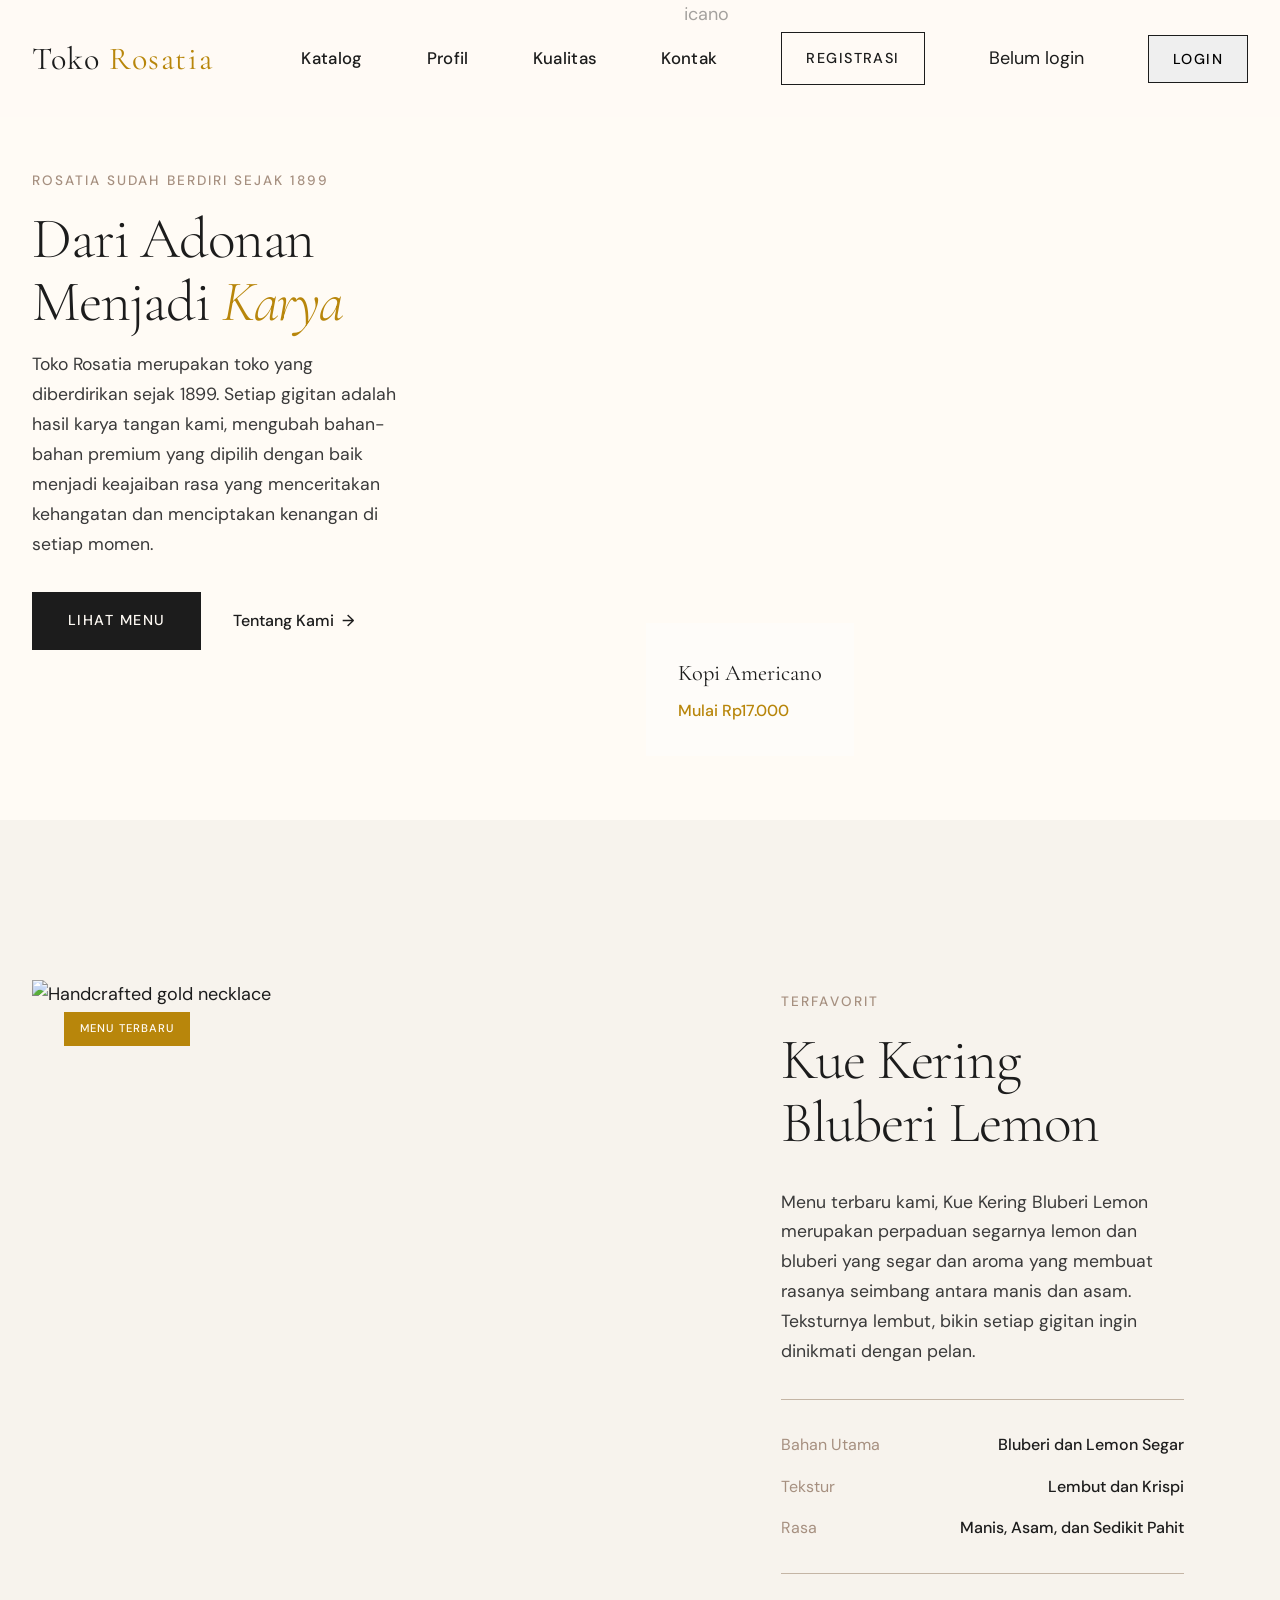
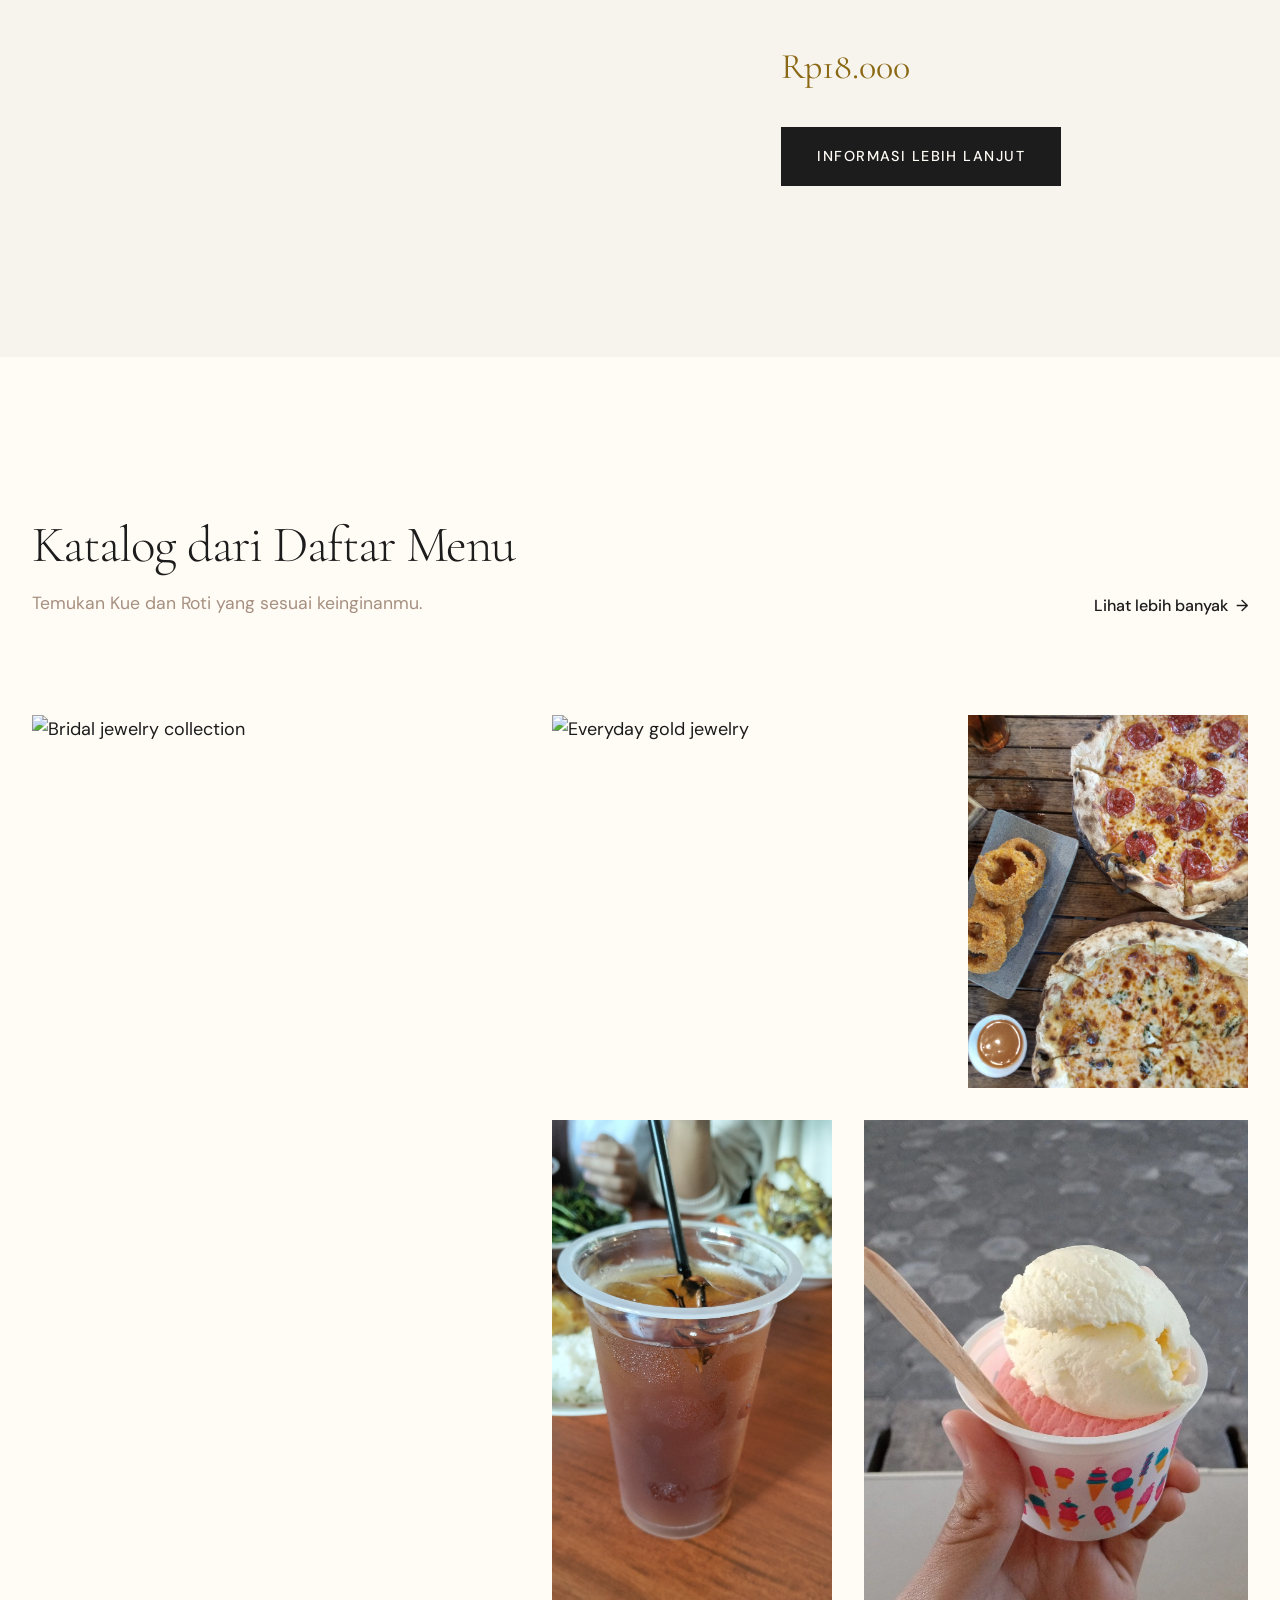
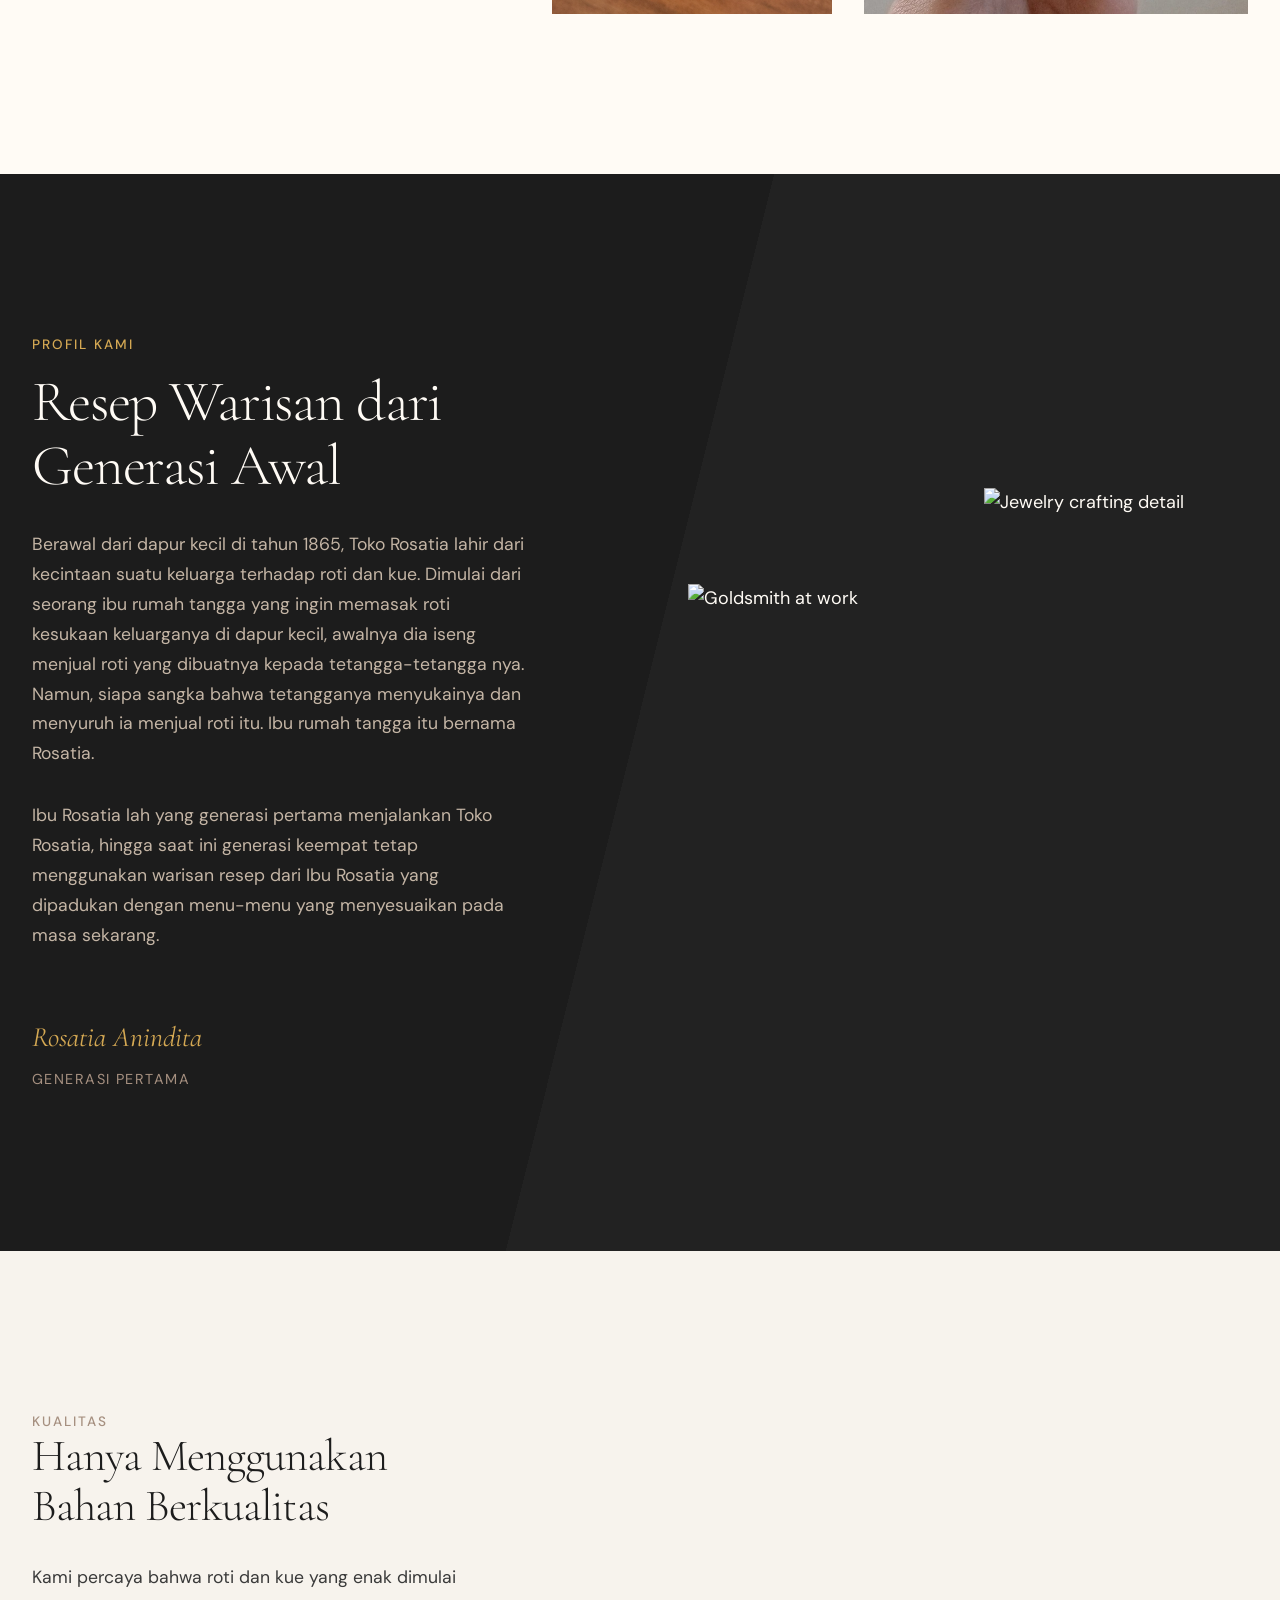
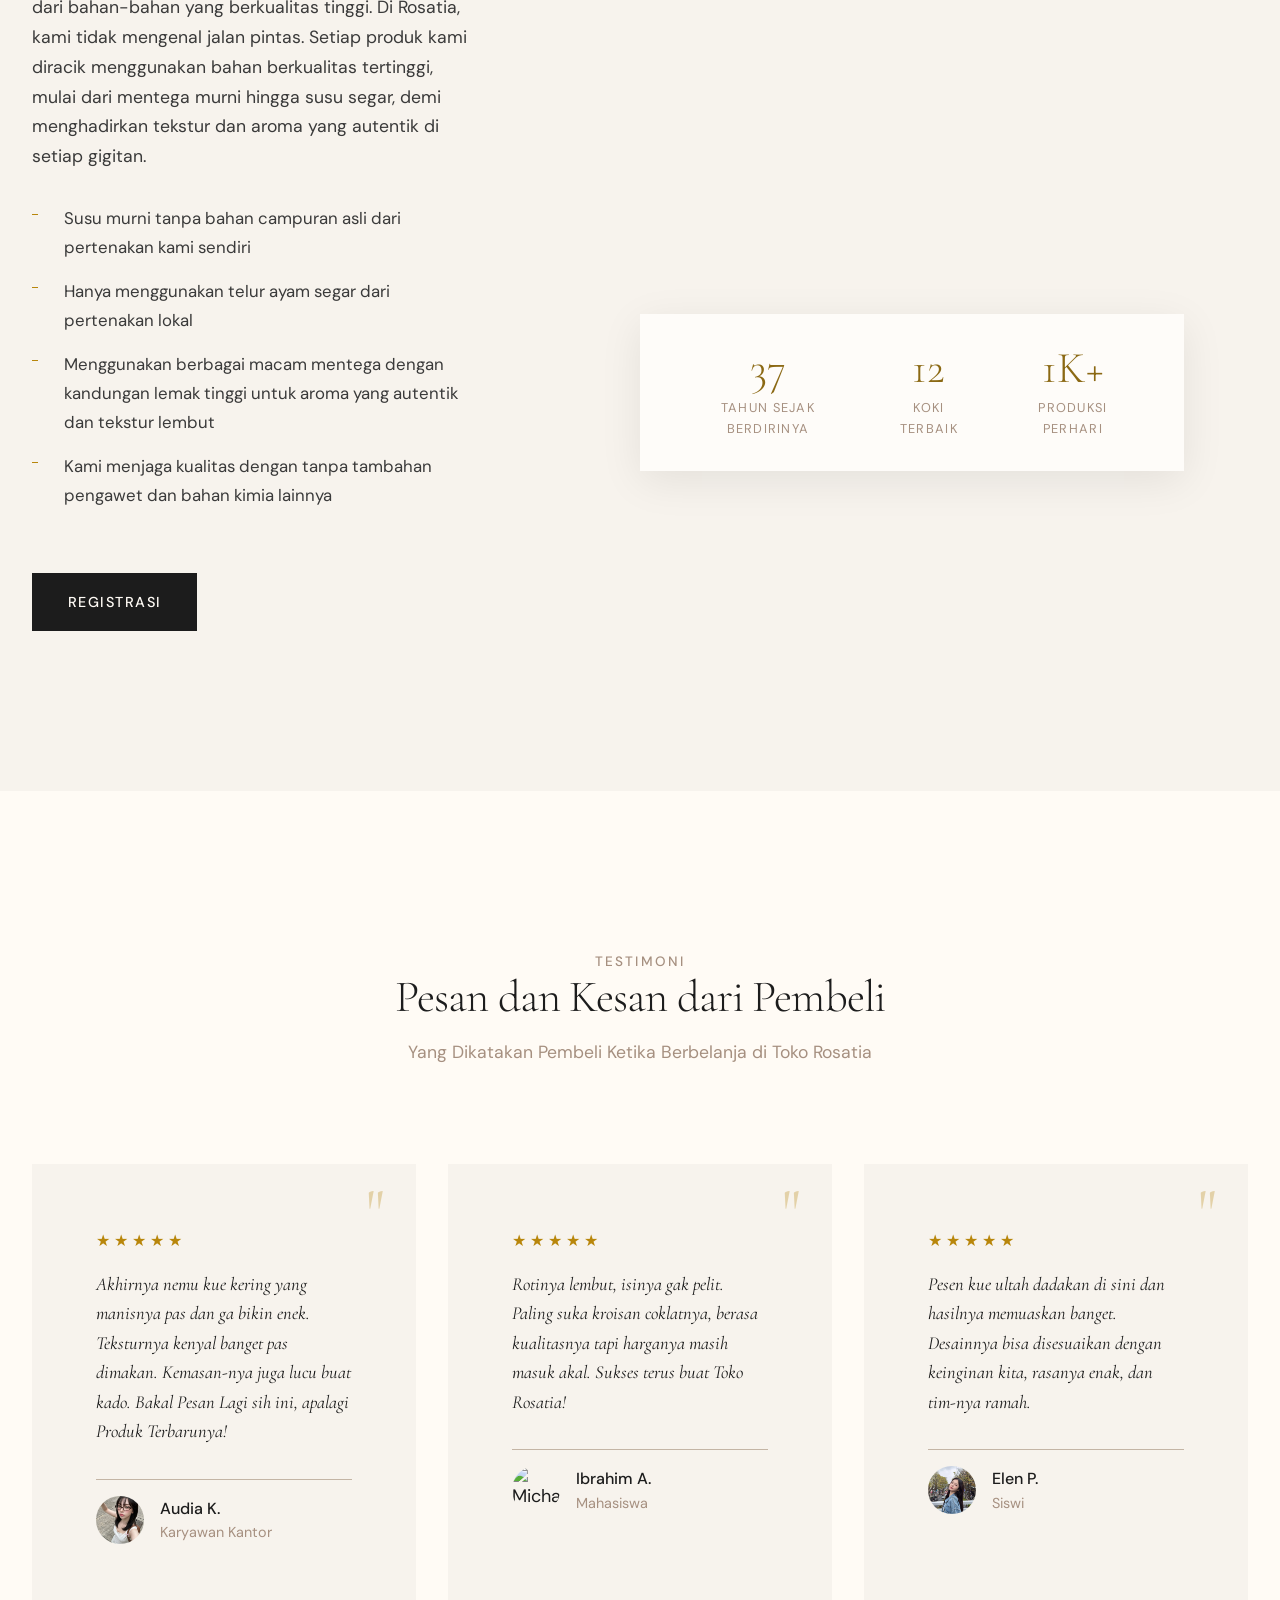
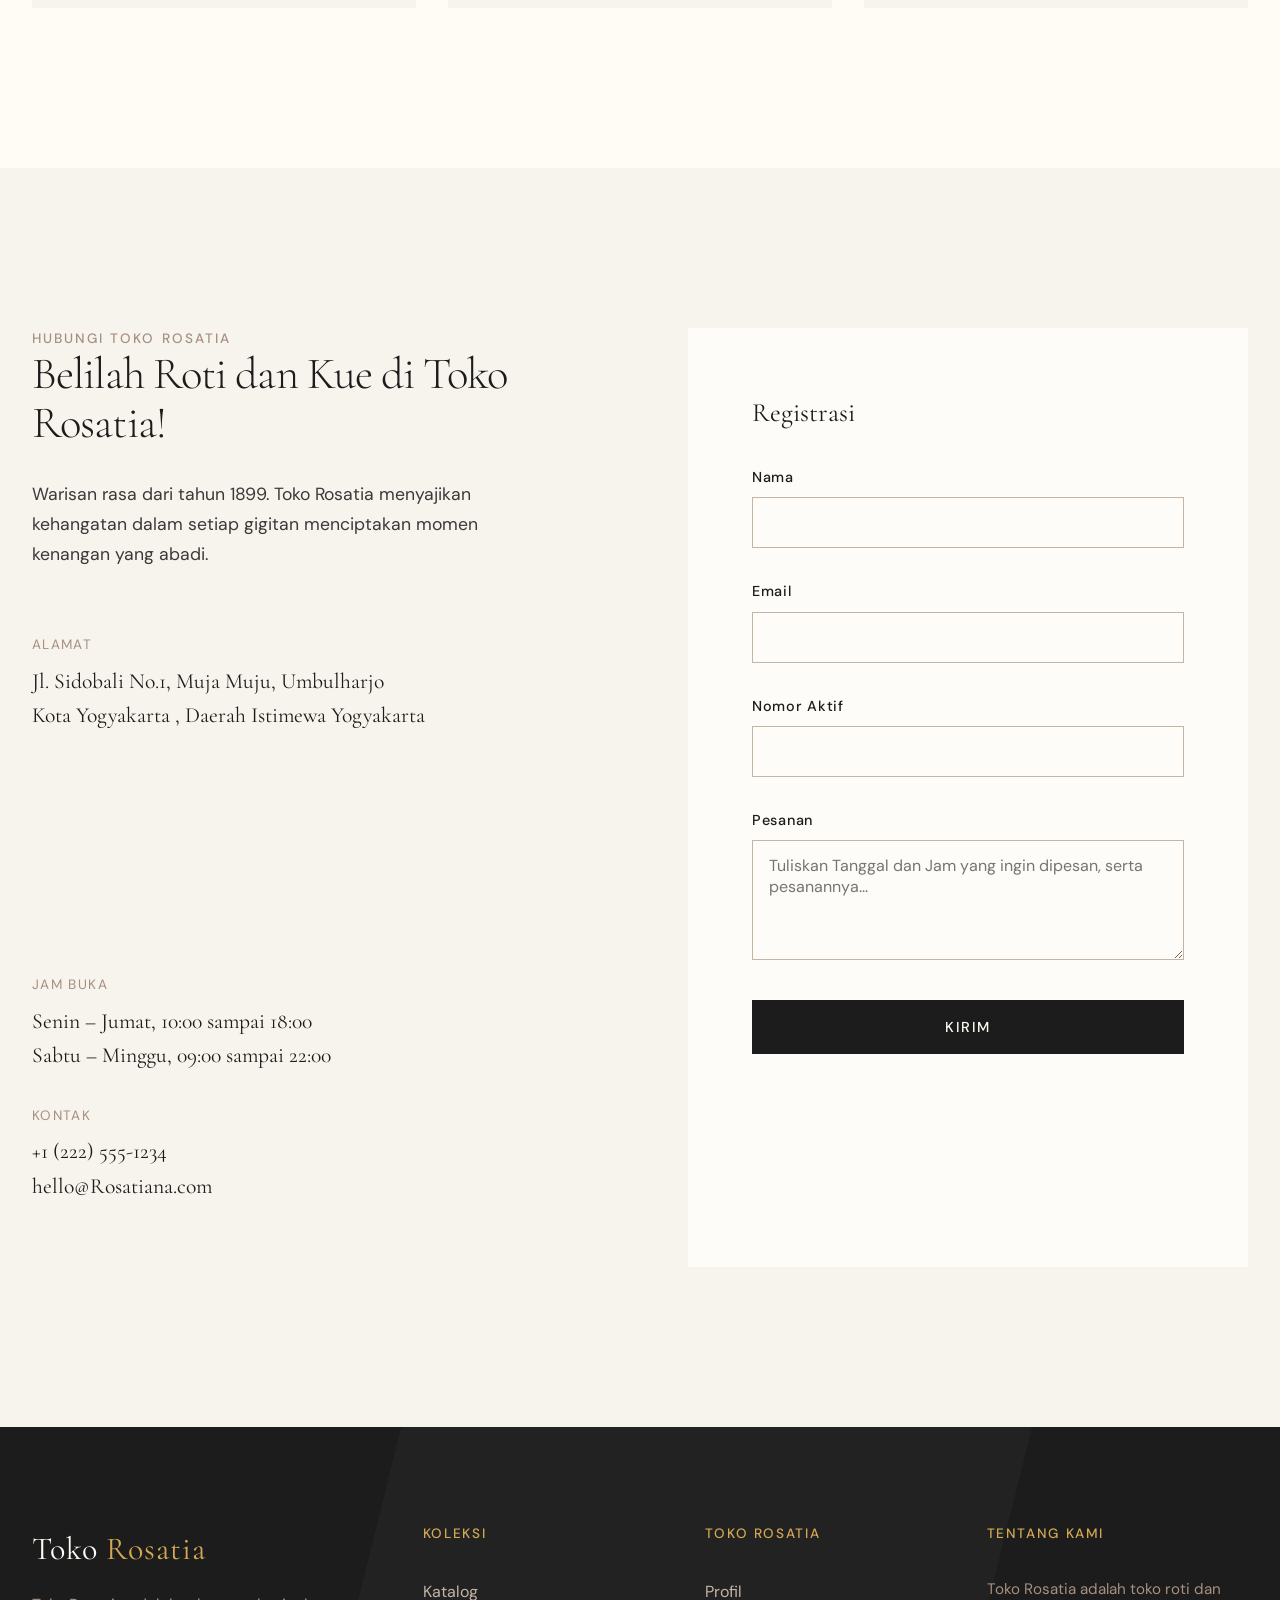
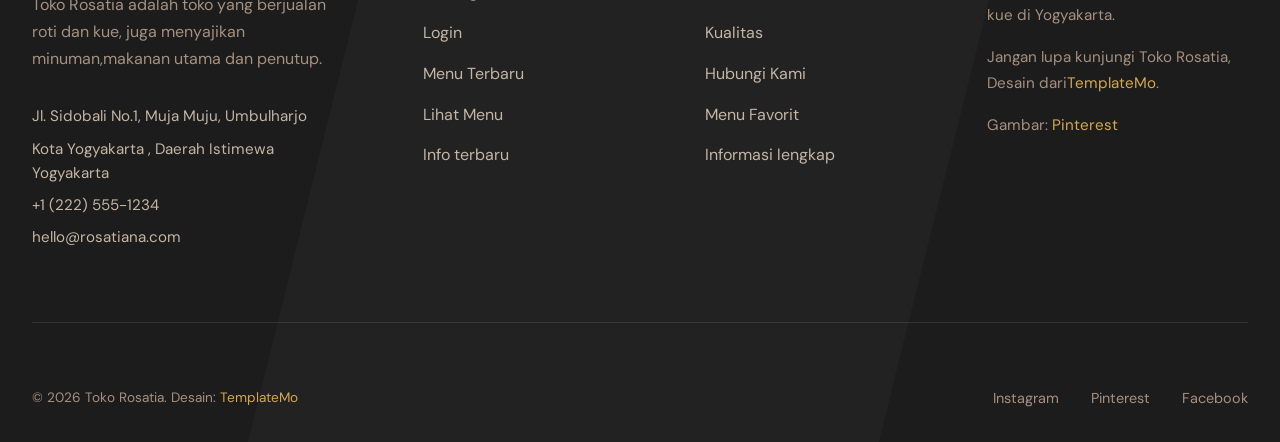
==== index.html @ 096ee2ef "Update index.html" ====
<!DOCTYPE html>
<html lang="en">
<head>
    <meta charset="UTF-8">
    <meta name="viewport" content="width=device-width, initial-scale=1.0">
    <title>tokorosatia</title>
    
    <!-- Google Fonts -->
    <link rel="preconnect" href="https://fonts.googleapis.com">
    <link rel="preconnect" href="https://fonts.gstatic.com" crossorigin>
    <link href="https://fonts.googleapis.com/css2?family=Cormorant+Garamond:ital,wght@0,300;0,400;0,500;0,600;1,300;1,400&family=DM+Sans:ital,wght@0,400;0,500;0,600;1,400&display=swap" rel="stylesheet">
    <link rel="stylesheet" href="templatemo-maison-style.css">
    <!--

TemplateMo 611 Maison Doree

https://templatemo.com/tm-611-maison-doree

-->
</head>
<body>
    <!-- Header -->
    <header class="site-header" id="header">
        <div class="container">
            <div class="header-inner">
                <a href="#" class="logo">Toko <span>Rosatia</span></a>
                
                <nav class="nav-main">
                    <a href="#collections">Katalog</a>
                    <a href="#story">Profil</a>
                    <a href="#craftsmanship">Kualitas</a>
                    <a href="#contact">Kontak</a>
                    <a href="#contact" class="nav-cta">Registrasi</a>
                    <p id="userInfo">Belum login</p>
<div id="authArea">
    <button onclick="goLogin()" class="nav-cta">Login</button>
</div>
                </nav>
                
                <button class="menu-toggle" id="menuToggle" aria-label="Toggle menu">
                    <span></span>
                    <span></span>
                    <span></span>
                </button>
            </div>
        </div>
    </header>
    
    <!-- Mobile Navigation -->
    <div class="mobile-overlay" id="mobileOverlay"></div>
    <nav class="mobile-nav" id="mobileNav">
        <button class="mobile-nav-close" id="mobileNavClose">×</button>
        <ul class="mobile-nav-links">
            <li><a href="#collections">Katalog</a></li>
            <li><a href="#story">Profil</a></li>
            <li><a href="#craftsmanship">Kualitas</a></li>
            <li><a href="#contact">Kontak</a></li>
        </ul>
        <div class="mobile-nav-cta">
            <a href="#contact" class="btn-primary">Registrasi</a>
            <div class="mobile-user-area">
                <p id="mobileUserInfo">Belum login</p>
                <div id="mobileAuthArea">
                    <a href="login/index.html" class="btn-primary">Login</a>
                </div>
            </div>
        </div>
    </nav>
    
    <!-- Hero Section -->
    <section class="hero">
        <div class="hero-content">
            <p class="text-label hero-tagline">Rosatia Sudah Berdiri Sejak 1899</p>
            <h1 class="heading-display hero-title">
                Dari Adonan<br>Menjadi <em>Karya</em>
            </h1>
            <p class="text-body hero-description">
                Toko Rosatia merupakan toko yang diberdirikan sejak 1899. Setiap gigitan adalah hasil karya tangan  kami, mengubah bahan-bahan premium yang dipilih dengan baik menjadi keajaiban rasa yang menceritakan kehangatan dan menciptakan kenangan di setiap momen.
            </p>
            <div class="hero-actions">
                <a href="#collections" class="btn-primary">Lihat Menu</a>
                <a href="#story" class="btn-text">Tentang Kami</a>
            </div>
        </div>
        <div class="hero-image">
            <div class="hero-slide active" data-title="Kopi Americano" data-price="Mulai Rp17.000">
                <img src="images/maison-hero-01.jpg" 
                     alt="Kopi Americano">
            </div>
            <div class="hero-slide" data-title="Kue Kering Bluberi Lemon" data-price="Mulai Rp18.000">
                <img src="images/maison-hero-02.jpg" 
                     alt="Kue Kering Bluberi Lemon">
            </div>
            <div class="hero-slide" data-title="Kroisan Coklat" data-price="Mulai Rp22.000">
                <img src="images/maison-hero-03.jpg" 
                     alt="Kroisan Coklat">
            </div>
            <div class="hero-image-overlay">
                <p class="overlay-title" id="heroTitle">Kopi Americano</p>
                <p class="overlay-price" id="heroPrice">Mulai Rp17.000</p>
            </div>
        </div>
    </section>
    
    <!-- Featured Piece -->
    <section class="featured-piece">
        <div class="container">
            <div class="featured-grid">
                <div class="featured-image-wrapper">
                    <div class="featured-image">
                        <img src="images/maison-hero-02.jpg" 
                             alt="Handcrafted gold necklace">
                    </div>
                    <div class="featured-badge">Menu Terbaru</div>
                </div>
                <div class="featured-content">
                    <p class="text-label featured-label">Terfavorit</p>
                    <h2 class="heading-display featured-title">
                        Kue Kering Bluberi Lemon 
                    </h2>
                    <p class="text-body featured-description">
                        Menu terbaru kami, Kue Kering Bluberi Lemon merupakan perpaduan segarnya lemon dan bluberi yang segar dan aroma yang membuat rasanya seimbang antara manis dan asam. Teksturnya lembut, bikin setiap gigitan ingin dinikmati dengan pelan.
                    </p>
                    <div class="featured-details">
                        <div class="detail-row">
                            <span class="detail-label">Bahan Utama</span>
                            <span class="detail-value">Bluberi dan Lemon Segar</span>
                        </div>
                        <div class="detail-row">
                            <span class="detail-label">Tekstur</span>
                            <span class="detail-value">Lembut dan Krispi</span>
                        </div>
                        <div class="detail-row">
                            <span class="detail-label">Rasa</span>
                            <span class="detail-value">Manis, Asam, dan Sedikit Pahit</span>
                        </div>
                    </div>
                    <p class="featured-price">Rp18.000</p>
                    <a href="#contact" class="btn-primary">Informasi lebih lanjut</a>
                </div>
            </div>
        </div>
    </section>
    
    <!-- Collections -->
    <section class="collections" id="collections">
        <div class="container">
            <div class="section-header">
                <div class="section-header-left">
                    <h2 class="heading-display section-title">Katalog dari Daftar Menu</h2>
                    <p class="text-body section-subtitle">
                        Temukan Kue dan Roti yang sesuai keinginanmu.
                    </p>
                </div>
                <a href="#" class="btn-text">Lihat lebih banyak</a>
            </div>
            
            <div class="collections-grid">
                <div class="collection-item">
                    <div class="collection-image">
                        <img src="images/maison-hero-03.jpg" 
                             alt="Bridal jewelry collection">
                    </div>
                    <div class="collection-overlay">
                        <h3 class="collection-name">Roti</h3>
                        <p class="collection-count">11 macam</p>
                    </div>
                </div>
                
                <div class="collection-item">
                    <div class="collection-image">
                        <img src="images/maison-doree-01.jpg" 
                             alt="Everyday gold jewelry">
                    </div>
                    <div class="collection-overlay">
                        <h3 class="collection-name">Kue Ulang Tahun</h3>
                        <p class="collection-count">5 macam</p>
                    </div>
                </div>
                
                <div class="collection-item">
                    <div class="collection-image">
                        <img src="images/maison-doree-02.jpg" 
                             alt="Statement gold pieces">
                    </div>
                    <div class="collection-overlay">
                        <h3 class="collection-name">Makanan Utama</h3>
                        <p class="collection-count">20 macam</p>
                    </div>
                </div>
                
                <div class="collection-item">
                    <div class="collection-image">
                        <img src="images/maison-doree-03.jpg" 
                             alt="Heritage collection">
                    </div>
                    <div class="collection-overlay">
                        <h3 class="collection-name">Minuman</h3>
                        <p class="collection-count">12 macam</p>
                    </div>
                </div>
                
                <div class="collection-item">
                    <div class="collection-image">
                        <img src="images/maison-doree-04.jpg" 
                             alt="Men's gold collection">
                    </div>
                    <div class="collection-overlay">
                        <h3 class="collection-name">Makanan Penutup</h3>
                        <p class="collection-count">16 macam</p>
                    </div>
                </div>
            </div>
        </div>
    </section>
    
    <!-- Our Story -->
    <section class="story" id="story">
        <div class="container">
            <div class="story-grid">
                <div class="story-content">
                    <p class="text-label story-label">Profil Kami</p>
                    <h2 class="heading-display story-title">
                        Resep Warisan dari Generasi Awal
                    </h2>
                    <p class="text-body story-text">
                        Berawal dari dapur kecil di tahun 1865, Toko Rosatia lahir dari kecintaan suatu keluarga terhadap roti dan kue. Dimulai dari seorang ibu rumah tangga yang ingin memasak roti kesukaan keluarganya di dapur kecil, awalnya dia iseng menjual roti yang dibuatnya kepada tetangga-tetangga nya. Namun, siapa sangka bahwa tetangganya menyukainya dan menyuruh ia menjual roti itu. Ibu rumah tangga itu bernama Rosatia.
                    </p>
                    <p class="text-body story-text">
                        Ibu Rosatia lah yang generasi pertama menjalankan Toko Rosatia, hingga saat ini generasi keempat tetap menggunakan warisan resep dari Ibu Rosatia yang dipadukan dengan menu-menu yang menyesuaikan pada masa sekarang.
                    </p>
                    <div class="story-signature">
                        <p class="signature-name">Rosatia Anindita</p>
                        <p class="signature-title">Generasi Pertama</p>
                    </div>
                </div>
                <div class="story-images">
                    <div class="story-image">
                        <img src="images/maison-doree-05.jpg" 
                             alt="Goldsmith at work">
                    </div>
                    <div class="story-image">
                        <img src="images/maison-doree-06.jpg" 
                             alt="Jewelry crafting detail">
                    </div>
                </div>
            </div>
        </div>
    </section>
    
    <!-- Craftsmanship -->
    <section class="craftsmanship" id="craftsmanship">
        <div class="container">
            <div class="craft-grid">
                <div class="craft-content">
                    <p class="text-label">Kualitas</p>
                    <h2 class="heading-display craft-title">
                        Hanya Menggunakan Bahan Berkualitas 
                    </h2>
                    <p class="text-body craft-text">
                        Kami percaya bahwa roti dan kue yang enak dimulai dari bahan-bahan yang berkualitas tinggi. Di Rosatia, kami tidak mengenal jalan pintas. Setiap produk kami diracik menggunakan bahan berkualitas tertinggi, mulai dari mentega murni hingga susu segar, demi menghadirkan tekstur dan aroma yang autentik di setiap gigitan.
                    </p>
                    <ul class="craft-list text-body">
                        <li>Susu murni tanpa bahan campuran asli dari pertenakan kami sendiri</li>
                        <li>Hanya menggunakan telur ayam segar dari pertenakan lokal</li>
                        <li>Menggunakan berbagai macam mentega dengan kandungan lemak tinggi untuk aroma yang autentik dan tekstur lembut</li>
                        <li>Kami menjaga kualitas dengan tanpa tambahan pengawet dan bahan kimia lainnya</li>
                    </ul>
                    <a href="#contact" class="btn-primary">Registrasi</a>
                </div>
                <div class="craft-image-wrapper">
                    <div class="craft-image">
                        <div style="left: 0; width: 100%; height: 0; position: relative; padding-bottom: 56.25%;"><iframe src="https://www.youtube.com/embed/oCPElo_QJx4?rel=0" style="top: 0; left: 0; width: 100%; height: 100%; position: absolute; border: 0;" allowfullscreen scrolling="no" allow="accelerometer *; clipboard-write *; encrypted-media *; gyroscope *; picture-in-picture *; web-share *;" referrerpolicy="strict-origin"></iframe></div>
                    </div>
                    <div class="craft-stats">
                        <div class="stat-item">
                            <p class="stat-number">37</p>
                            <p class="stat-label">Tahun Sejak Berdirinya</p>
                        </div>
                        <div class="stat-item">
                            <p class="stat-number">12</p>
                            <p class="stat-label">Koki Terbaik</p>
                        </div>
                        <div class="stat-item">
                            <p class="stat-number">1K+</p>
                            <p class="stat-label">Produksi Perhari</p>
                        </div>
                    </div>
                </div>
            </div>
        </div>
    </section>
    
    <!-- Testimonials -->
    <section class="testimonials">
        <div class="container">
            <div class="testimonials-header">
                <p class="text-label">Testimoni</p>
                <h2 class="heading-display testimonials-title">Pesan dan Kesan dari Pembeli</h2>
                <p class="text-body testimonials-subtitle">Yang Dikatakan Pembeli Ketika Berbelanja di Toko Rosatia</p>
            </div>
            
            <div class="testimonials-grid">
                <div class="testimonial-card">
                    <div class="testimonial-stars">
                        <span>★</span><span>★</span><span>★</span><span>★</span><span>★</span>
                    </div>
                    <p class="testimonial-text">
                        Akhirnya nemu kue kering yang manisnya pas dan ga bikin enek. Teksturnya kenyal banget pas dimakan. Kemasan-nya juga lucu buat kado. Bakal Pesan Lagi sih ini, apalagi Produk Terbarunya!
                    </p>
                    <div class="testimonial-author">
                        <div class="testimonial-avatar">
                            <img src="images/avatar-01.jpg" alt="Catherine W.">
                        </div>
                        <div class="testimonial-info">
                            <p class="testimonial-name">Audia K.</p>
                            <p class="testimonial-detail">Karyawan Kantor</p>
                        </div>
                    </div>
                </div>
                
                <div class="testimonial-card">
                    <div class="testimonial-stars">
                        <span>★</span><span>★</span><span>★</span><span>★</span><span>★</span>
                    </div>
                    <p class="testimonial-text">
                        Rotinya lembut, isinya gak pelit. Paling suka kroisan coklatnya, berasa kualitasnya tapi harganya masih masuk akal. Sukses terus buat Toko Rosatia!
                    </p>
                    <div class="testimonial-author">
                        <div class="testimonial-avatar">
                            <img src="images/avatar-02.jpg" alt="Michael T.">
                        </div>
                        <div class="testimonial-info">
                            <p class="testimonial-name">Ibrahim A.</p>
                            <p class="testimonial-detail">Mahasiswa</p>
                        </div>
                    </div>
                </div>
                
                <div class="testimonial-card">
                    <div class="testimonial-stars">
                        <span>★</span><span>★</span><span>★</span><span>★</span><span>★</span>
                    </div>
                    <p class="testimonial-text">
                        Pesen kue ultah dadakan di sini dan hasilnya memuaskan banget. Desainnya bisa disesuaikan dengan keinginan kita, rasanya enak, dan tim-nya ramah.
                    </p>
                    <div class="testimonial-author">
                        <div class="testimonial-avatar">
                            <img src="images/avatar-03.jpg" alt="Eleanor M.">
                        </div>
                        <div class="testimonial-info">
                            <p class="testimonial-name">Elen P.</p>
                            <p class="testimonial-detail">Siswi</p>
                        </div>
                    </div>
                </div>
            </div>
        </div>
    </section>
    
    <!-- Contact -->
    <section class="contact" id="contact">
        <div class="container">
            <div class="contact-grid">
                <div class="contact-content">
                    <p class="text-label">Hubungi Toko Rosatia</p>
                    <h2 class="heading-display contact-title">
                        Belilah Roti dan Kue di Toko Rosatia! 
                    </h2>
                    <p class="text-body contact-text">
                        Warisan rasa dari tahun 1899. Toko Rosatia menyajikan kehangatan dalam setiap gigitan menciptakan momen kenangan yang abadi.
                    </p>
                    
                    <div class="contact-details">
                        <div class="contact-item">
                            <p class="contact-item-label">Alamat</p>
                            <p class="contact-item-value">
                                Jl. Sidobali No.1, Muja Muju, Umbulharjo<br>
                                Kota Yogyakarta , Daerah Istimewa Yogyakarta 
                            </p>
                            <iframe src="https://www.google.com/maps/embed?pb=!1m18!1m12!1m3!1d3952.899581696843!2d110.3928100740499!3d-7.800455306955081!2m3!1f0!2f0!3f0!3m2!1i1024!2i768!4f13.1!3m3!1m2!1s0x2e7a57669d43fe55%3A0x75fae1bb400d4da5!2sSMA%20Negeri%208%20Yogyakarta!5e0!3m2!1sen!2sid!4v1778126595811!5m2!1sen!2sid" width="100%" height="200" style="border:0; max-width: 400px;" allowfullscreen="" loading="lazy" referrerpolicy="no-referrer-when-downgrade"></iframe>
                            
                        </div>
                        <div class="contact-item">
                            <p class="contact-item-label">Jam Buka</p>
                            <p class="contact-item-value">
                                Senin – Jumat, 10:00 sampai 18:00<br>
                                Sabtu – Minggu, 09:00 sampai 22:00
                            </p>
                        </div>
                        <div class="contact-item">
                            <p class="contact-item-label">Kontak</p>
                            <p class="contact-item-value">
                                <a href="tel:+121255534">+1 (222) 555-1234</a><br>
                                <a href="mailto:hello@maisondoree.com">hello@Rosatiana.com</a>
                            </p>
                        </div>
                    </div>
                </div>
                
                <div class="contact-form-wrapper">
                    <h3 class="form-title">Registrasi</h3>
                    <form id="appointmentForm">
                        <div class="form-group">
                            <label class="form-label" for="name">Nama</label>
                            <input type="text" id="name" name="name" class="form-input" required>
                        </div>
                        <div class="form-group">
                            <label class="form-label" for="email">Email</label>
                            <input type="email" id="email" name="email" class="form-input" required>
                        </div>
                        <div class="form-group">
                            <label class="form-label" for="phone">Nomor Aktif</label>
                            <input type="tel" id="phone" name="phone" class="form-input">
                        </div>
                        <div class="form-group">
                            <label class="form-label" for="message">Pesanan</label>
                            <textarea id="message" name="message" class="form-textarea" 
                                placeholder="Tuliskan Tanggal dan Jam yang ingin dipesan, serta pesanannya..."></textarea>
                        </div>
                        <button type="submit" class="form-submit">Kirim</button>
                    </form>
                </div>
            </div>
        </div>
    </section>
    
    <!-- Footer -->
    <footer class="site-footer">
        <div class="container">
            <div class="footer-grid">
                <!-- Column 1: Brand & Contact -->
                <div class="footer-brand">
                    <p class="footer-logo">Toko <span>Rosatia</span></p>
                    <p class="footer-tagline">
                        Toko Rosatia adalah toko yang berjualan roti dan kue, juga menyajikan minuman,makanan utama dan penutup.
                    </p>
                    <div class="footer-contact-info">
                        <p>Jl. Sidobali No.1, Muja Muju, Umbulharjo</p>
                        <p>Kota Yogyakarta , Daerah Istimewa Yogyakarta</p>
                        <p><a href="tel:+121255534">+1 (222) 555-1234</a></p>
                        <p><a href="mailto:hello@maisondoree.com">hello@rosatiana.com</a></p>
                    </div>
                </div>
                
                <!-- Column 2: Quick Links -->
                <div class="footer-column">
                    <h4 class="footer-column-title">Koleksi</h4>
                    <ul class="footer-links">
                        <li><a href="#collections">Katalog</a></li>
                        <li><a href="#">Login</a></li>
                        <li><a href="#">Menu Terbaru</a></li>
                        <li><a href="#">Lihat Menu</a></li>
                        <li><a href="#">Info terbaru</a></li>
                    </ul>
                </div>
                
                <!-- Column 3: Company -->
                <div class="footer-column">
                    <h4 class="footer-column-title">Toko Rosatia</h4>
                    <ul class="footer-links">
                        <li><a href="#story">Profil</a></li>
                        <li><a href="#craftsmanship">Kualitas</a></li>
                        <li><a href="#contact">Hubungi Kami</a></li>
                        <li><a href="#">Menu Favorit</a></li>
                        <li><a href="#">Informasi lengkap</a></li>
                    </ul>
                </div>
                
                <!-- Column 4: About This Website -->
                <div class="footer-column footer-about">
                    <h4 class="footer-column-title">Tentang Kami</h4>
                    <p>
                        Toko Rosatia adalah toko roti dan kue di Yogyakarta.
                    </p>
                    <p>
                        Jangan lupa kunjungi Toko Rosatia, Desain dari<a href="https://templatemo.com" target="_blank">TemplateMo</a>.
                    </p>
                    <p>
                        Gambar: <a href="https://pinterest.com" target="_blank">Pinterest</a>
                    </p>
                </div>
            </div>
            
            <!-- Footer Bottom -->
            <div class="footer-bottom">
                <p class="footer-copyright">© 2026 Toko Rosatia. Desain: <a href="https://templatemo.com" target="_blank" rel="nofollow">TemplateMo</a></p>
                <div class="footer-social">
                    <a href="#">Instagram</a>
                    <a href="#">Pinterest</a>
                    <a href="#">Facebook</a>
                </div>
            </div>
        </div>
    </footer>
    <script src="templatemo-maison-doree.js"></script>
      <script src="login/js/welcome.js"></script>
</body>
</html>
---- templatemo-maison-style.css ----
@charset "utf-8";
/* 

CSS Document 

TemplateMo 611 Maison Doree

https://templatemo.com/tm-611-maison-doree

*/

:root {
	--color-cream: #FFFBF5;
	--color-ivory: #F7F3ED;
	--color-warm-white: #FEFCF9;
	--color-gold: #B8860B;
	--color-gold-light: #D4A853;
	--color-gold-dark: #8B6914;
	--color-charcoal: #1C1C1C;
	--color-charcoal-soft: #3A3A3A;
	--color-taupe: #A69080;
	--color-taupe-light: #C4B5A5;

	--font-display: 'Cormorant Garamond', Georgia, serif;
	--font-body: 'DM Sans', -apple-system, sans-serif;

	--space-xs: 0.5rem;
	--space-sm: 1rem;
	--space-md: 2rem;
	--space-lg: 4rem;
	--space-xl: 6rem;
	--space-2xl: 10rem;
}

*,
*::before,
*::after {
	margin: 0;
	padding: 0;
	box-sizing: border-box;
}

html {
	scroll-behavior: smooth;
}

body {
	font-family: var(--font-body);
	font-size: 18px;
	line-height: 1.6;
	color: var(--color-charcoal);
	background-color: var(--color-cream);
	-webkit-font-smoothing: antialiased;
}

img {
	max-width: 100%;
	height: auto;
	display: block;
}

a {
	color: inherit;
	text-decoration: none;
}

/* Typography */
.heading-display {
	font-family: var(--font-display);
	font-weight: 300;
	line-height: 1.1;
	letter-spacing: -0.02em;
}

.heading-editorial {
	font-family: var(--font-display);
	font-weight: 400;
	font-style: italic;
	line-height: 1.2;
}

.text-label {
	font-family: var(--font-body);
	font-size: 0.85rem;
	font-weight: 500;
	letter-spacing: 0.15em;
	text-transform: uppercase;
	color: var(--color-taupe);
}

.text-body {
	font-family: var(--font-body);
	font-size: 1.1rem;
	line-height: 1.7;
	color: var(--color-charcoal-soft);
}

/* Layout Utilities */
.container {
	width: 100%;
	max-width: 1400px;
	margin: 0 auto;
	padding: 0 var(--space-md);
}

.container--narrow {
	max-width: 900px;
}

.container--wide {
	max-width: 1600px;
}

/* ========================================
           HEADER / NAVIGATION
        ======================================== */
.site-header {
	position: fixed;
	top: 0;
	left: 0;
	right: 0;
	z-index: 1000;
	padding: var(--space-md) 0;
	transition: background 0.4s ease, padding 0.4s ease;
}

.site-header::before {
	content: '';
	position: absolute;
	top: 0;
	left: 0;
	right: 0;
	bottom: 0;
	background-color: rgba(255, 251, 245, 0.6);
	z-index: -1;
}

.site-header.scrolled {
	background: rgba(255, 251, 245, 0.98);
	backdrop-filter: blur(10px);
	padding: var(--space-sm) 0;
	box-shadow: 0 1px 0 rgba(0, 0, 0, 0.05);
}

.site-header.scrolled::before {
	display: none;
}

.header-inner {
	display: flex;
	align-items: center;
	justify-content: space-between;
}

.logo {
	font-family: var(--font-display);
	font-size: 2rem;
	font-weight: 400;
	letter-spacing: 0.05em;
}

.logo span {
	color: var(--color-gold);
}

.nav-main {
	display: flex;
	align-items: center;
	gap: var(--space-lg);
}

.nav-main a:not(.nav-cta) {
	font-family: var(--font-body);
	font-size: 1.05rem;
	font-weight: 500;
	letter-spacing: 0.02em;
	position: relative;
	padding: var(--space-xs) 0;
	transition: color 0.3s ease;
}

.nav-main a:not(.nav-cta):hover {
	color: var(--color-gold);
}

.nav-cta {
	font-family: var(--font-body);
	font-size: 0.9rem;
	font-weight: 500;
	letter-spacing: 0.1em;
	text-transform: uppercase;
	padding: 0.875rem 1.5rem;
	border: 1px solid var(--color-charcoal);
	transition: all 0.3s ease;
}

.nav-cta:hover {
	background-color: var(--color-charcoal);
	color: var(--color-cream);
}

/* Mobile Menu Toggle */
.menu-toggle {
	display: none;
	flex-direction: column;
	gap: 5px;
	background: none;
	border: none;
	cursor: pointer;
	padding: 10px;
}

.menu-toggle span {
	display: block;
	width: 24px;
	height: 1.5px;
	background-color: var(--color-charcoal);
	transition: all 0.3s ease;
}

/* ========================================
           HERO SECTION
        ======================================== */
.hero {
	min-height: 600px;
	max-height: 820px;
	height: 100vh;
	display: grid;
	grid-template-columns: 1fr 1.2fr;
	background-color: var(--color-cream);
	overflow: hidden;
}

.hero-content {
	display: flex;
	flex-direction: column;
	justify-content: center;
	padding: var(--space-md) var(--space-lg);
	padding-left: max(var(--space-md), calc((100vw - 1400px) / 2 + var(--space-md)));
}

.hero-tagline {
	margin-bottom: var(--space-sm);
	opacity: 0;
	transform: translateY(20px);
	animation: fadeUp 0.8s ease forwards;
	animation-delay: 0.3s;
}

.hero-title {
	font-size: clamp(2.5rem, 4.5vw, 4rem);
	margin-bottom: var(--space-sm);
	opacity: 0;
	transform: translateY(30px);
	animation: fadeUp 0.8s ease forwards;
	animation-delay: 0.5s;
}

.hero-title em {
	font-style: italic;
	color: var(--color-gold);
}

.hero-description {
	max-width: 380px;
	margin-bottom: var(--space-md);
	opacity: 0;
	transform: translateY(20px);
	animation: fadeUp 0.8s ease forwards;
	animation-delay: 0.7s;
}

.hero-actions {
	display: flex;
	align-items: center;
	gap: var(--space-md);
	opacity: 0;
	transform: translateY(20px);
	animation: fadeUp 0.8s ease forwards;
	animation-delay: 0.9s;
}

.btn-primary {
	display: inline-flex;
	align-items: center;
	gap: var(--space-sm);
	font-family: var(--font-body);
	font-size: 0.9rem;
	font-weight: 500;
	letter-spacing: 0.1em;
	text-transform: uppercase;
	padding: 1.1rem 2.25rem;
	background-color: var(--color-charcoal);
	color: var(--color-cream);
	border: none;
	cursor: pointer;
	transition: all 0.3s ease;
}

.btn-primary:hover {
	background-color: var(--color-gold-dark);
}

.btn-text {
	font-family: var(--font-body);
	font-size: 1rem;
	font-weight: 500;
	color: var(--color-charcoal);
	position: relative;
}

.btn-text::after {
	content: '→';
	margin-left: 0.5rem;
	transition: margin-left 0.3s ease;
}

.btn-text:hover::after {
	margin-left: 0.75rem;
}

.hero-image {
	position: relative;
	overflow: hidden;
	clip-path: polygon(15% 0, 100% 0, 100% 100%, 0 100%);
}

.hero-slide {
	position: absolute;
	inset: 0;
	opacity: 0;
	transition: opacity 1s ease-in-out;
}

.hero-slide.active {
	opacity: 1;
}

.hero-slide img {
	width: 100%;
	height: 100%;
	object-fit: cover;
}

.hero-image-overlay {
	position: absolute;
	bottom: var(--space-lg);
	left: var(--space-lg);
	background-color: var(--color-warm-white);
	padding: var(--space-md);
	max-width: 280px;
	z-index: 10;
	opacity: 0;
	transform: translateY(20px);
	animation: fadeUp 0.8s ease forwards;
	animation-delay: 1.1s;
}

.overlay-title {
	font-family: var(--font-display);
	font-size: 1.4rem;
	font-weight: 400;
	margin-bottom: var(--space-xs);
	transition: opacity 0.5s ease;
}

.overlay-price {
	font-family: var(--font-body);
	font-size: 1rem;
	color: var(--color-gold);
	font-weight: 500;
	transition: opacity 0.5s ease;
}

@keyframes fadeUp {
	to {
		opacity: 1;
		transform: translateY(0);
	}
}

/* ========================================
           FEATURED PIECE SECTION
        ======================================== */
.featured-piece {
	padding: var(--space-2xl) 0;
	background-color: var(--color-ivory);
}

.featured-grid {
	display: grid;
	grid-template-columns: 1.4fr 1fr;
	gap: var(--space-xl);
	align-items: center;
}

.featured-image-wrapper {
	position: relative;
}

.featured-image {
	aspect-ratio: 4/5;
	overflow: hidden;
}

.featured-image img {
	width: 100%;
	height: 100%;
	object-fit: cover;
	transition: transform 0.8s ease;
}

.featured-image-wrapper:hover .featured-image img {
	transform: scale(1.03);
}

.featured-badge {
	position: absolute;
	top: var(--space-md);
	left: var(--space-md);
	background-color: var(--color-gold);
	color: var(--color-cream);
	font-family: var(--font-body);
	font-size: 0.7rem;
	font-weight: 500;
	letter-spacing: 0.1em;
	text-transform: uppercase;
	padding: 0.5rem 1rem;
}

.featured-content {
	padding-right: var(--space-lg);
}

.featured-label {
	margin-bottom: var(--space-sm);
}

.featured-title {
	font-size: clamp(2.75rem, 4.5vw, 4rem);
	margin-bottom: var(--space-md);
}

.featured-description {
	margin-bottom: var(--space-md);
}

.featured-details {
	display: flex;
	flex-direction: column;
	gap: var(--space-sm);
	margin-bottom: var(--space-lg);
	padding: var(--space-md) 0;
	border-top: 1px solid var(--color-taupe-light);
	border-bottom: 1px solid var(--color-taupe-light);
}

.detail-row {
	display: flex;
	justify-content: space-between;
	font-size: 1rem;
}

.detail-label {
	color: var(--color-taupe);
}

.detail-value {
	font-weight: 500;
}

.featured-price {
	font-family: var(--font-display);
	font-size: 2.25rem;
	font-weight: 400;
	color: var(--color-gold-dark);
	margin-bottom: var(--space-md);
}

/* ========================================
           COLLECTIONS SECTION
        ======================================== */
.collections {
	padding: var(--space-2xl) 0;
	background-color: var(--color-cream);
}

.section-header {
	display: flex;
	justify-content: space-between;
	align-items: flex-end;
	margin-bottom: var(--space-xl);
}

.section-header-left {
	max-width: 500px;
}

.section-title {
	font-size: clamp(2.25rem, 4vw, 3.5rem);
	margin-bottom: var(--space-sm);
}

.section-subtitle {
	color: var(--color-taupe);
}

/* Asymmetric Masonry Grid */
.collections-grid {
	display: grid;
	grid-template-columns: repeat(12, 1fr);
	grid-template-rows: repeat(2, auto);
	gap: var(--space-md);
}

.collection-item {
	position: relative;
	overflow: hidden;
	cursor: pointer;
}

.collection-item:nth-child(1) {
	grid-column: 1 / 6;
	grid-row: 1 / 3;
}

.collection-item:nth-child(2) {
	grid-column: 6 / 10;
	grid-row: 1 / 2;
}

.collection-item:nth-child(3) {
	grid-column: 10 / 13;
	grid-row: 1 / 2;
}

.collection-item:nth-child(4) {
	grid-column: 6 / 9;
	grid-row: 2 / 3;
}

.collection-item:nth-child(5) {
	grid-column: 9 / 13;
	grid-row: 2 / 3;
}

.collection-image {
	width: 100%;
	height: 100%;
	min-height: 280px;
	overflow: hidden;
}

.collection-item:nth-child(1) .collection-image {
	min-height: 600px;
}

.collection-image img {
	width: 100%;
	height: 100%;
	object-fit: cover;
	transition: transform 0.6s ease;
}

.collection-item:hover .collection-image img {
	transform: scale(1.05);
}

.collection-overlay {
	position: absolute;
	inset: 0;
	background: linear-gradient(to top, rgba(28, 28, 28, 0.7) 0%, transparent 60%);
	display: flex;
	flex-direction: column;
	justify-content: flex-end;
	padding: var(--space-md);
	opacity: 0;
	transition: opacity 0.4s ease;
}

.collection-item:hover .collection-overlay {
	opacity: 1;
}

.collection-name {
	font-family: var(--font-display);
	font-size: 1.75rem;
	font-weight: 400;
	color: var(--color-cream);
	margin-bottom: var(--space-xs);
}

.collection-count {
	font-size: 0.9rem;
	color: var(--color-taupe-light);
	letter-spacing: 0.05em;
}

/* ========================================
           ABOUT / STORY SECTION
        ======================================== */
.story {
	padding: var(--space-2xl) 0;
	background: linear-gradient(104deg,
			#1C1C1C 0%,
			#1C1C1C 50%,
			#222222 50%,
			#222222 100%);
	color: var(--color-cream);
	overflow: hidden;
}

.story-grid {
	display: grid;
	grid-template-columns: 1fr 1fr;
	gap: var(--space-xl);
	align-items: center;
}

.story-content {
	padding-right: var(--space-lg);
}

.story-label {
	color: var(--color-gold-light);
	margin-bottom: var(--space-sm);
}

.story-title {
	font-size: clamp(2.75rem, 4.5vw, 4.5rem);
	margin-bottom: var(--space-md);
	color: var(--color-cream);
}

.story-text {
	color: var(--color-taupe-light);
	margin-bottom: var(--space-md);
}

.story-signature {
	margin-top: var(--space-lg);
}

.signature-name {
	font-family: var(--font-display);
	font-style: italic;
	font-size: 1.75rem;
	color: var(--color-gold-light);
	margin-bottom: var(--space-xs);
}

.signature-title {
	font-size: 0.9rem;
	color: var(--color-taupe);
	letter-spacing: 0.1em;
	text-transform: uppercase;
}

.story-images {
	display: grid;
	grid-template-columns: 1fr 1fr;
	gap: var(--space-md);
	position: relative;
}

.story-image:first-child {
	margin-top: var(--space-xl);
}

.story-image {
	aspect-ratio: 3/4;
	overflow: hidden;
}

.story-image img {
	width: 100%;
	height: 100%;
	object-fit: cover;
}

/* ========================================
           CRAFTSMANSHIP SECTION
        ======================================== */
.craftsmanship {
	padding: var(--space-2xl) 0;
	background-color: var(--color-ivory);
	overflow: hidden;
}

.craft-grid {
	display: grid;
	grid-template-columns: 1fr 1.5fr;
	gap: var(--space-xl);
	align-items: center;
}

.craft-content {
	order: 1;
}

.craft-image-wrapper {
	order: 2;
	position: relative;
}

.craft-image {
	aspect-ratio: 16/10;
	overflow: hidden;
}

.craft-image img {
	width: 100%;
	height: 100%;
	object-fit: cover;
}

.craft-stats {
	position: absolute;
	bottom: -40px;
	left: var(--space-lg);
	right: var(--space-lg);
	display: flex;
	gap: var(--space-lg);
	background-color: var(--color-warm-white);
	padding: var(--space-md) var(--space-lg);
	box-shadow: 0 10px 40px rgba(0, 0, 0, 0.08);
}

.stat-item {
	text-align: center;
}

.stat-number {
	font-family: var(--font-display);
	font-size: 2.75rem;
	font-weight: 300;
	color: var(--color-gold-dark);
	line-height: 1;
	margin-bottom: var(--space-xs);
}

.stat-label {
	font-size: 0.8rem;
	letter-spacing: 0.1em;
	text-transform: uppercase;
	color: var(--color-taupe);
}

.craft-title {
	font-size: clamp(2.25rem, 3.5vw, 3rem);
	margin-bottom: var(--space-md);
}

.craft-text {
	margin-bottom: var(--space-md);
}

.craft-list {
	list-style: none;
	margin-bottom: var(--space-lg);
}

.craft-list li {
	position: relative;
	padding-left: var(--space-md);
	margin-bottom: var(--space-sm);
	font-size: 1.05rem;
}

.craft-list li::before {
	content: '';
	position: absolute;
	left: 0;
	top: 0.6em;
	width: 6px;
	height: 1px;
	background-color: var(--color-gold);
}

/* ========================================
           TESTIMONIALS SECTION
        ======================================== */
.testimonials {
	padding: var(--space-2xl) 0;
	background-color: var(--color-cream);
}

.testimonials-header {
	text-align: center;
	margin-bottom: var(--space-xl);
}

.testimonials-title {
	font-size: clamp(2.25rem, 3.5vw, 3rem);
	margin-bottom: var(--space-sm);
}

.testimonials-subtitle {
	color: var(--color-taupe);
}

.testimonials-grid {
	display: grid;
	grid-template-columns: repeat(3, 1fr);
	gap: var(--space-md);
}

.testimonial-card {
	background-color: var(--color-ivory);
	padding: var(--space-lg);
	position: relative;
	transition: transform 0.3s ease, box-shadow 0.3s ease;
}

.testimonial-card:hover {
	transform: translateY(-5px);
	box-shadow: 0 15px 40px rgba(0, 0, 0, 0.08);
}

.testimonial-card::before {
	content: '"';
	position: absolute;
	top: var(--space-sm);
	right: var(--space-md);
	font-family: var(--font-display);
	font-size: 4rem;
	line-height: 1;
	color: var(--color-gold);
	opacity: 0.3;
}

.testimonial-stars {
	display: flex;
	gap: 4px;
	margin-bottom: var(--space-sm);
}

.testimonial-stars span {
	color: var(--color-gold);
	font-size: 1rem;
}

.testimonial-text {
	font-family: var(--font-display);
	font-size: 1.15rem;
	font-style: italic;
	line-height: 1.6;
	color: var(--color-charcoal);
	margin-bottom: var(--space-md);
}

.testimonial-author {
	display: flex;
	align-items: center;
	gap: var(--space-sm);
	padding-top: var(--space-sm);
	border-top: 1px solid var(--color-taupe-light);
}

.testimonial-avatar {
	width: 48px;
	height: 48px;
	border-radius: 50%;
	overflow: hidden;
	flex-shrink: 0;
}

.testimonial-avatar img {
	width: 100%;
	height: 100%;
	object-fit: cover;
}

.testimonial-info {
	flex: 1;
}

.testimonial-name {
	font-family: var(--font-body);
	font-size: 1rem;
	font-weight: 500;
	color: var(--color-charcoal);
}

.testimonial-detail {
	font-size: 0.9rem;
	color: var(--color-taupe);
}

/* ========================================
           CONTACT / VISIT SECTION
        ======================================== */
.contact {
	padding: var(--space-2xl) 0;
	background-color: var(--color-ivory);
}

.contact-grid {
	display: grid;
	grid-template-columns: 1fr 1fr;
	gap: var(--space-xl);
}

.contact-content {
	padding-right: var(--space-lg);
}

.contact-title {
	font-size: clamp(2.25rem, 3.5vw, 3rem);
	margin-bottom: var(--space-md);
}

.contact-text {
	margin-bottom: var(--space-lg);
}

.contact-details {
	margin-bottom: var(--space-lg);
}

.contact-item {
	margin-bottom: var(--space-md);
}

.contact-item-label {
	font-size: 0.85rem;
	letter-spacing: 0.1em;
	text-transform: uppercase;
	color: var(--color-taupe);
	margin-bottom: var(--space-xs);
}

.contact-item-value {
	font-family: var(--font-display);
	font-size: 1.35rem;
}

.contact-item-value a {
	transition: color 0.3s ease;
}

.contact-item-value a:hover {
	color: var(--color-gold);
}

.contact-form-wrapper {
	background-color: var(--color-warm-white);
	padding: var(--space-lg);
}

.form-title {
	font-family: var(--font-display);
	font-size: 1.65rem;
	font-weight: 400;
	margin-bottom: var(--space-md);
}

.form-group {
	margin-bottom: var(--space-md);
}

.form-label {
	display: block;
	font-size: 0.9rem;
	font-weight: 500;
	letter-spacing: 0.05em;
	margin-bottom: var(--space-xs);
}

.form-input,
.form-textarea {
	width: 100%;
	padding: 0.875rem 1rem;
	font-family: var(--font-body);
	font-size: 1rem;
	border: 1px solid var(--color-taupe-light);
	background-color: transparent;
	transition: border-color 0.3s ease;
}

.form-input:focus,
.form-textarea:focus {
	outline: none;
	border-color: var(--color-gold);
}

.form-textarea {
	min-height: 120px;
	resize: vertical;
}

.form-submit {
	width: 100%;
	padding: 1.1rem;
	font-family: var(--font-body);
	font-size: 0.9rem;
	font-weight: 500;
	letter-spacing: 0.1em;
	text-transform: uppercase;
	background-color: var(--color-charcoal);
	color: var(--color-cream);
	border: none;
	cursor: pointer;
	transition: background-color 0.3s ease;
}

.form-submit:hover {
	background-color: var(--color-gold-dark);
}

/* ========================================
           FOOTER - 4 Column Layout
        ======================================== */
.site-footer {
	background: linear-gradient(104deg,
			#1C1C1C 0%,
			#1C1C1C 28%,
			#222222 28%,
			#222222 72%,
			#1C1C1C 72%,
			#1C1C1C 100%);
	color: var(--color-cream);
	padding: var(--space-xl) 0 var(--space-md);
	position: relative;
}

.footer-grid {
	display: grid;
	grid-template-columns: 1.5fr 1fr 1fr 1.2fr;
	gap: var(--space-lg);
	margin-bottom: var(--space-lg);
	padding-bottom: var(--space-lg);
	border-bottom: 1px solid rgba(255, 255, 255, 0.1);
}

/* Column 1: Brand */
.footer-brand {
	padding-right: var(--space-md);
}

.footer-logo {
	font-family: var(--font-display);
	font-size: 2rem;
	font-weight: 400;
	letter-spacing: 0.03em;
	margin-bottom: var(--space-sm);
}

.footer-logo span {
	color: var(--color-gold-light);
}

.footer-tagline {
	font-size: 1rem;
	color: var(--color-taupe);
	line-height: 1.7;
	margin-bottom: var(--space-md);
}

.footer-contact-info p {
	font-size: 0.95rem;
	color: var(--color-taupe-light);
	margin-bottom: var(--space-xs);
}

.footer-contact-info a {
	color: var(--color-taupe-light);
	transition: color 0.3s ease;
}

.footer-contact-info a:hover {
	color: var(--color-gold-light);
}

/* Column Headers */
.footer-column-title {
	font-family: var(--font-body);
	font-size: 0.85rem;
	font-weight: 500;
	letter-spacing: 0.12em;
	text-transform: uppercase;
	color: var(--color-gold-light);
	margin-bottom: var(--space-md);
}

/* Column Links */
.footer-links {
	list-style: none;
}

.footer-links li {
	margin-bottom: 0.75rem;
}

.footer-links a {
	font-size: 1rem;
	color: var(--color-taupe-light);
	transition: color 0.3s ease;
}

.footer-links a:hover {
	color: var(--color-cream);
}

/* Column 4: About Website */
.footer-about p {
	font-size: 0.95rem;
	color: var(--color-taupe);
	line-height: 1.7;
	margin-bottom: var(--space-sm);
}

.footer-about a {
	color: var(--color-gold-light);
	transition: color 0.3s ease;
}

.footer-about a:hover {
	color: var(--color-cream);
}

/* Footer Bottom */
.footer-bottom {
	display: flex;
	justify-content: space-between;
	align-items: center;
}

.footer-copyright {
	font-size: 0.85rem;
	color: var(--color-taupe);
}

.footer-copyright a {
	color: var(--color-gold-light);
	transition: color 0.3s ease;
}

.footer-copyright a:hover {
	color: var(--color-cream);
}

.footer-social {
	display: flex;
	gap: var(--space-md);
}

.footer-social a {
	font-size: 0.9rem;
	color: var(--color-taupe);
	transition: color 0.3s ease;
}

.footer-social a:hover {
	color: var(--color-gold-light);
}

/* ========================================
           RESPONSIVE STYLES
        ======================================== */
@media (max-width: 1200px) {
	.hero {
		grid-template-columns: 1fr 1fr;
	}

	.hero-content {
		padding: var(--space-md) var(--space-md);
		padding-left: var(--space-lg);
	}

	.collections-grid {
		grid-template-columns: repeat(6, 1fr);
	}

	.collection-item:nth-child(1) {
		grid-column: 1 / 4;
		grid-row: 1 / 2;
	}

	.collection-item:nth-child(2) {
		grid-column: 4 / 7;
		grid-row: 1 / 2;
	}

	.collection-item:nth-child(3) {
		grid-column: 1 / 3;
		grid-row: 2 / 3;
	}

	.collection-item:nth-child(4) {
		grid-column: 3 / 5;
		grid-row: 2 / 3;
	}

	.collection-item:nth-child(5) {
		grid-column: 5 / 7;
		grid-row: 2 / 3;
	}

	.collection-item:nth-child(1) .collection-image {
		min-height: 350px;
	}
}

@media (max-width: 1100px) {
	.logo {
		font-size: 1.5rem;
	}

	.nav-main {
		gap: var(--space-md);
	}

	.nav-main a:not(.nav-cta) {
		font-size: 0.85rem;
	}

	.nav-cta {
		font-size: 0.75rem;
		padding: 0.7rem 1rem;
	}

	.craft-stats {
		gap: var(--space-md);
		padding: var(--space-sm) var(--space-md);
		left: var(--space-md);
		right: var(--space-md);
	}
}

@media (max-width: 860px) {
	.nav-main {
		display: none;
	}

	.menu-toggle {
		display: flex;
	}

	.hero {
		grid-template-columns: 1fr;
		height: auto;
		max-height: none;
	}

	.hero-content {
		padding: calc(var(--space-lg) + 60px) var(--space-md) var(--space-lg);
		order: 2;
	}

	.hero-image {
		order: 1;
		height: 400px;
		clip-path: none;
	}

	.hero-image-overlay {
		display: none;
	}

	.featured-grid,
	.story-grid,
	.craft-grid,
	.contact-grid {
		grid-template-columns: 1fr;
	}

	.featured-content {
		padding-right: 0;
		order: 2;
	}

	.featured-image-wrapper {
		order: 1;
	}

	.story-content {
		padding-right: 0;
	}

	.craft-content {
		order: 2;
	}

	.craft-image-wrapper {
		order: 1;
	}

	.craft-stats {
		position: static;
		margin-top: var(--space-md);
		justify-content: center;
	}

	.testimonials-grid {
		grid-template-columns: 1fr;
		gap: var(--space-md);
	}

	.contact-content {
		padding-right: 0;
	}

	.footer-grid {
		grid-template-columns: 1fr 1fr;
		gap: var(--space-lg);
	}

	.footer-brand {
		grid-column: 1 / -1;
		padding-right: 0;
	}

	.footer-bottom {
		flex-direction: column;
		gap: var(--space-md);
		text-align: center;
	}
}

@media (max-width: 768px) {
	.collections-grid {
		grid-template-columns: 1fr 1fr;
	}

	.collection-item:nth-child(1) {
		grid-column: 1 / -1;
		grid-row: auto;
	}

	.collection-item:nth-child(2),
	.collection-item:nth-child(3),
	.collection-item:nth-child(4),
	.collection-item:nth-child(5) {
		grid-column: auto;
		grid-row: auto;
	}

	.collection-item:nth-child(1) .collection-image {
		min-height: 300px;
	}

	.collection-overlay {
		opacity: 1;
	}

	.story-images {
		grid-template-columns: 1fr;
		gap: var(--space-sm);
	}

	.story-image:first-child {
		margin-top: 0;
	}

	.section-header {
		flex-direction: column;
		align-items: flex-start;
		gap: var(--space-md);
	}

	.testimonials-grid {
		grid-template-columns: repeat(2, 1fr);
	}

	.testimonial-card:nth-child(3) {
		grid-column: 1 / -1;
	}
}

@media (max-width: 576px) {
	:root {
		--space-lg: 3rem;
		--space-xl: 4rem;
		--space-2xl: 6rem;
	}

	.hero-actions {
		flex-direction: column;
		align-items: flex-start;
	}

	.collections-grid {
		grid-template-columns: 1fr;
	}

	.collection-item:nth-child(n) {
		grid-column: 1;
	}

	.craft-stats {
		flex-direction: column;
		gap: var(--space-md);
	}

	.testimonials-grid {
		grid-template-columns: 1fr;
	}

	.testimonial-card:nth-child(3) {
		grid-column: auto;
	}

	.footer-grid {
		grid-template-columns: 1fr;
	}
}

/* Mobile Navigation */
.mobile-nav {
	position: fixed;
	top: 0;
	right: -100%;
	width: 100%;
	max-width: 400px;
	height: 100vh;
	height: 100dvh;
	background-color: var(--color-warm-white);
	z-index: 2000;
	padding: var(--space-xl) var(--space-md);
	transition: right 0.4s ease;
	display: flex;
	flex-direction: column;
	overflow-y: auto;
	overscroll-behavior: contain;
}

.mobile-nav.active {
	right: 0;
}

.mobile-nav-close {
	position: absolute;
	top: var(--space-md);
	right: var(--space-md);
	background: none;
	border: none;
	font-size: 1.5rem;
	cursor: pointer;
	color: var(--color-charcoal);
}

.mobile-nav-links {
	list-style: none;
	margin-top: var(--space-xl);
}

.mobile-nav-links li {
	margin-bottom: var(--space-md);
}

.mobile-nav-links a {
	font-family: var(--font-display);
	font-size: 2rem;
	font-weight: 400;
	color: var(--color-charcoal);
	transition: color 0.3s ease;
}

.mobile-nav-links a:hover {
	color: var(--color-gold);
}

.mobile-nav-cta {
	margin-top: var(--space-xl);
	padding-bottom: var(--space-md);

	display: flex;
	flex-direction: column;
	gap: 25px;
}

.mobile-user-area{
	display: flex;
	align-items: center;
	justify-content: space-between;
	gap: 15px;
}

#mobileUserInfo{
	font-size: 18px;
	font-weight: 500;
	color: var(--color-charcoal);
	margin: 0;
}

#mobileAuthArea button,
#mobileAuthArea a{
	padding: 12px 24px;
	text-align: center;
}

.mobile-overlay {
	position: fixed;
	inset: 0;
	background-color: rgba(0, 0, 0, 0.4);
	z-index: 1999;
	opacity: 0;
	visibility: hidden;
	transition: opacity 0.4s ease, visibility 0.4s ease;
}

.mobile-overlay.active {
	opacity: 1;
	visibility: visible;
}
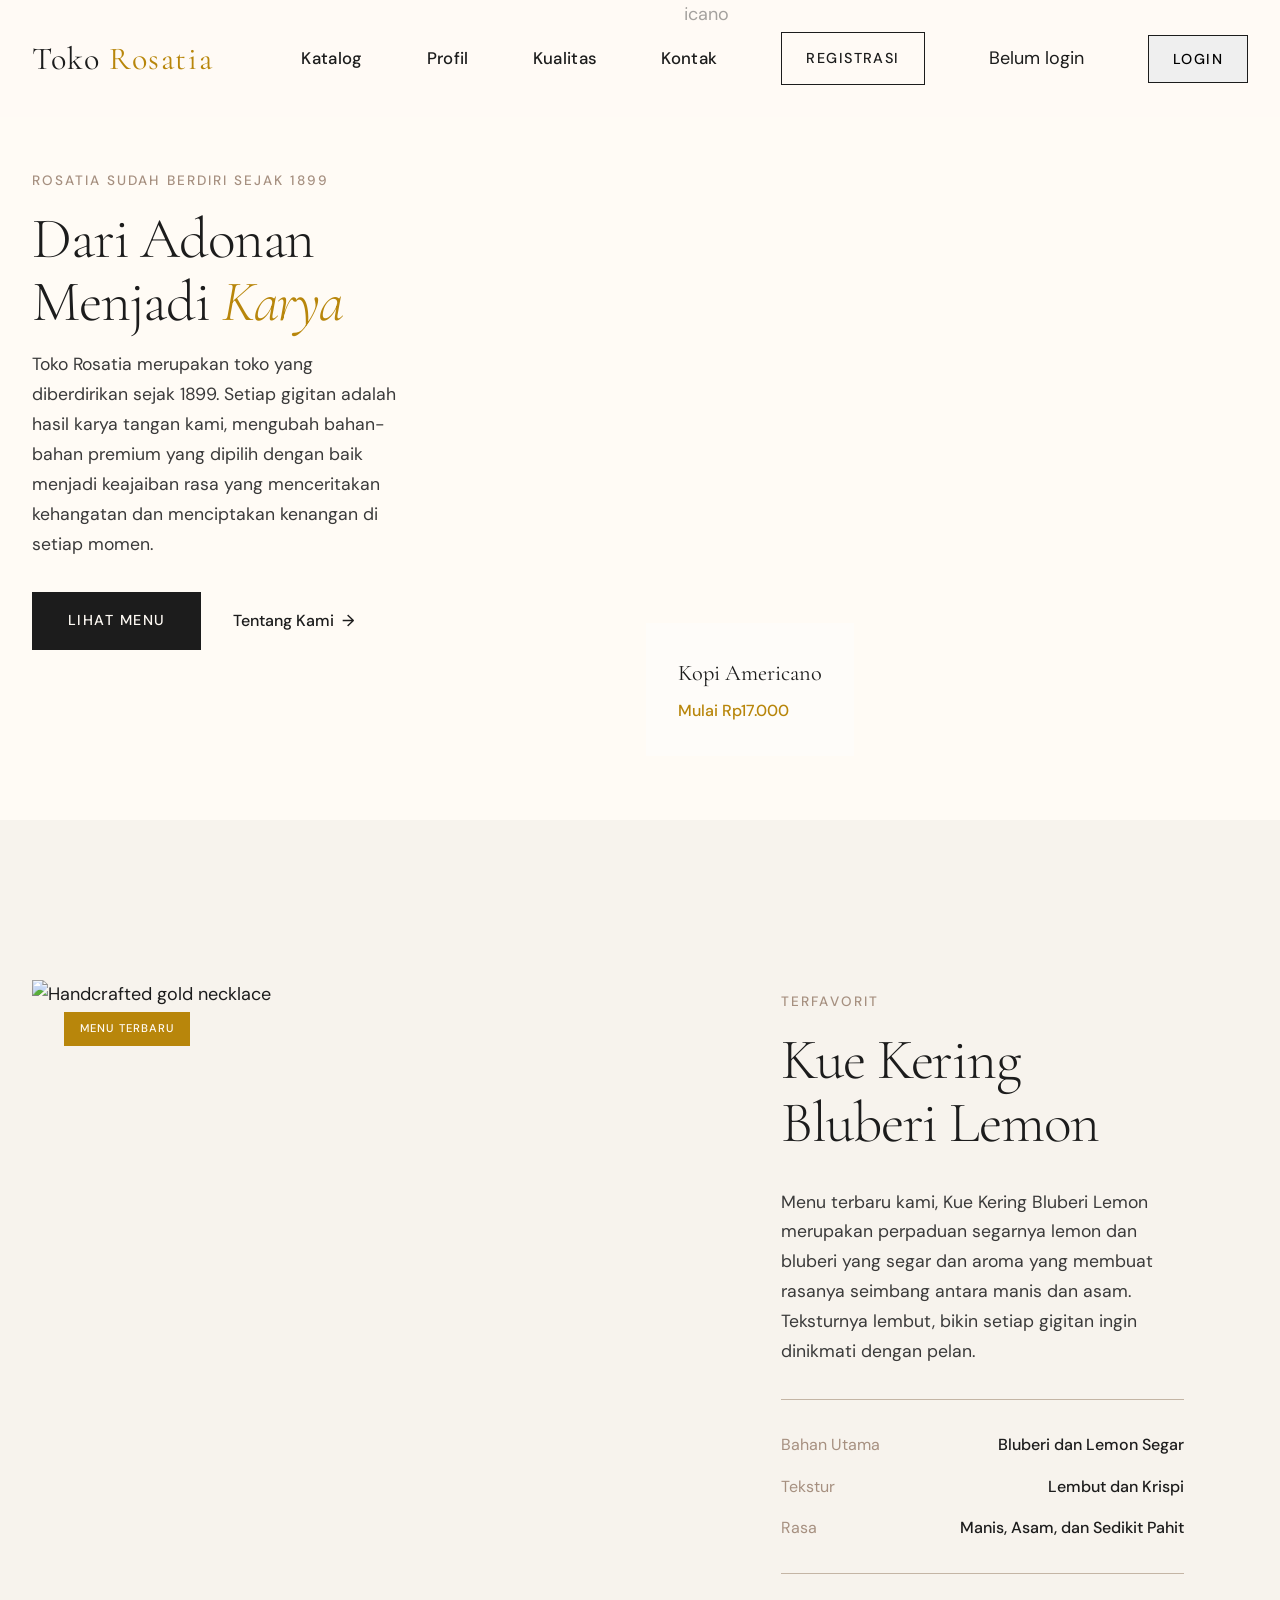
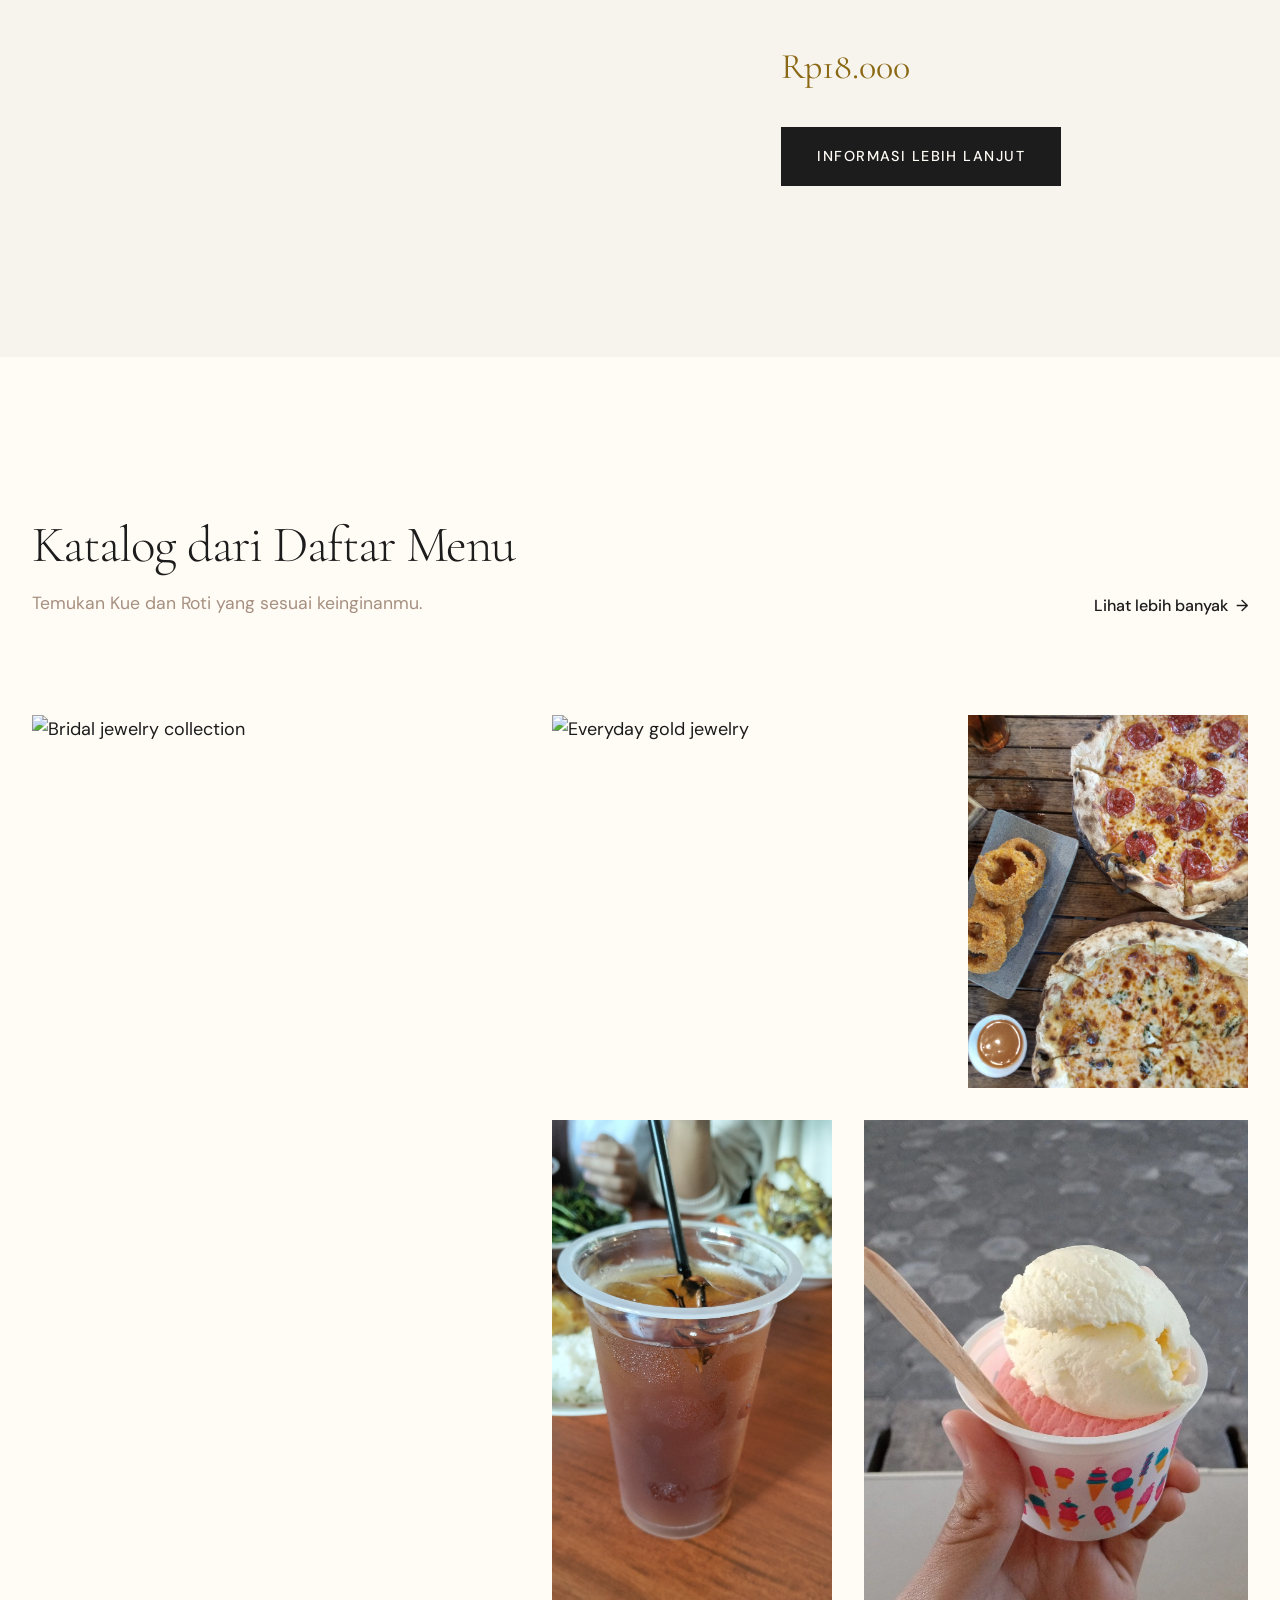
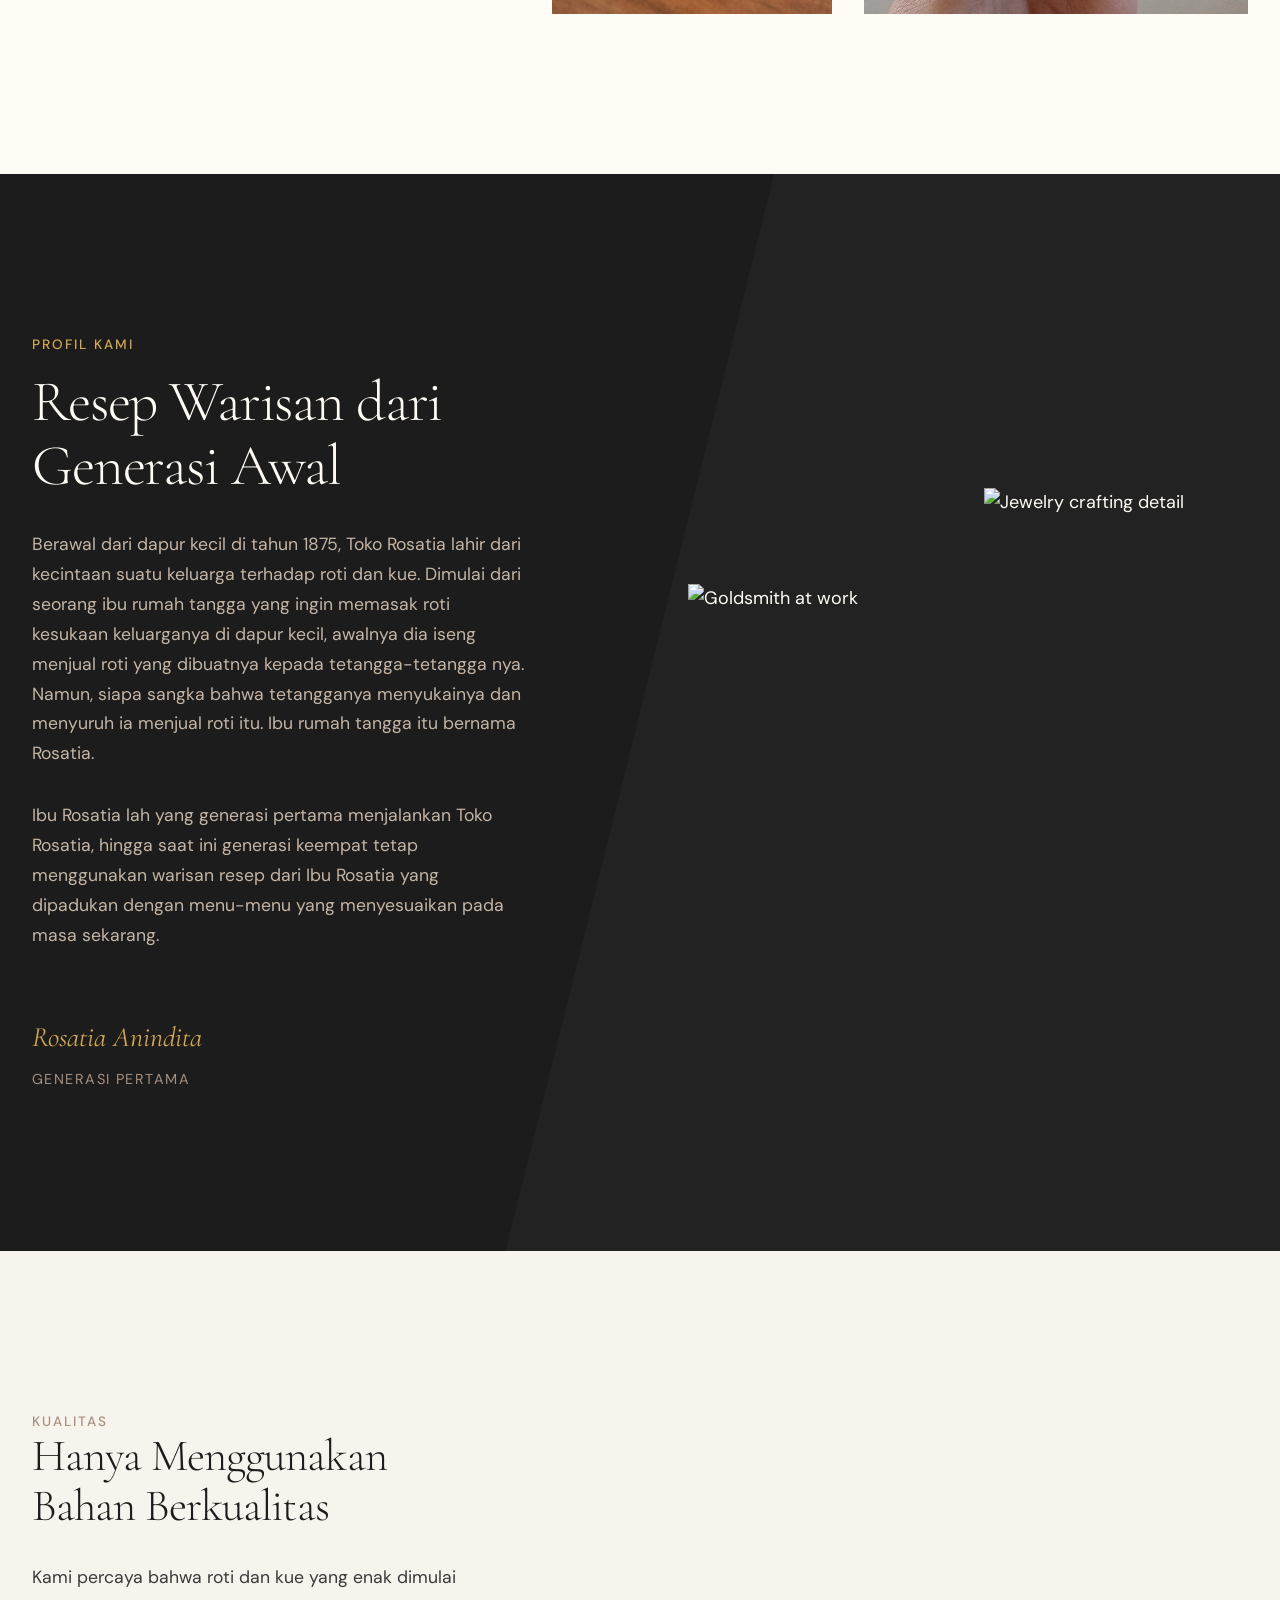
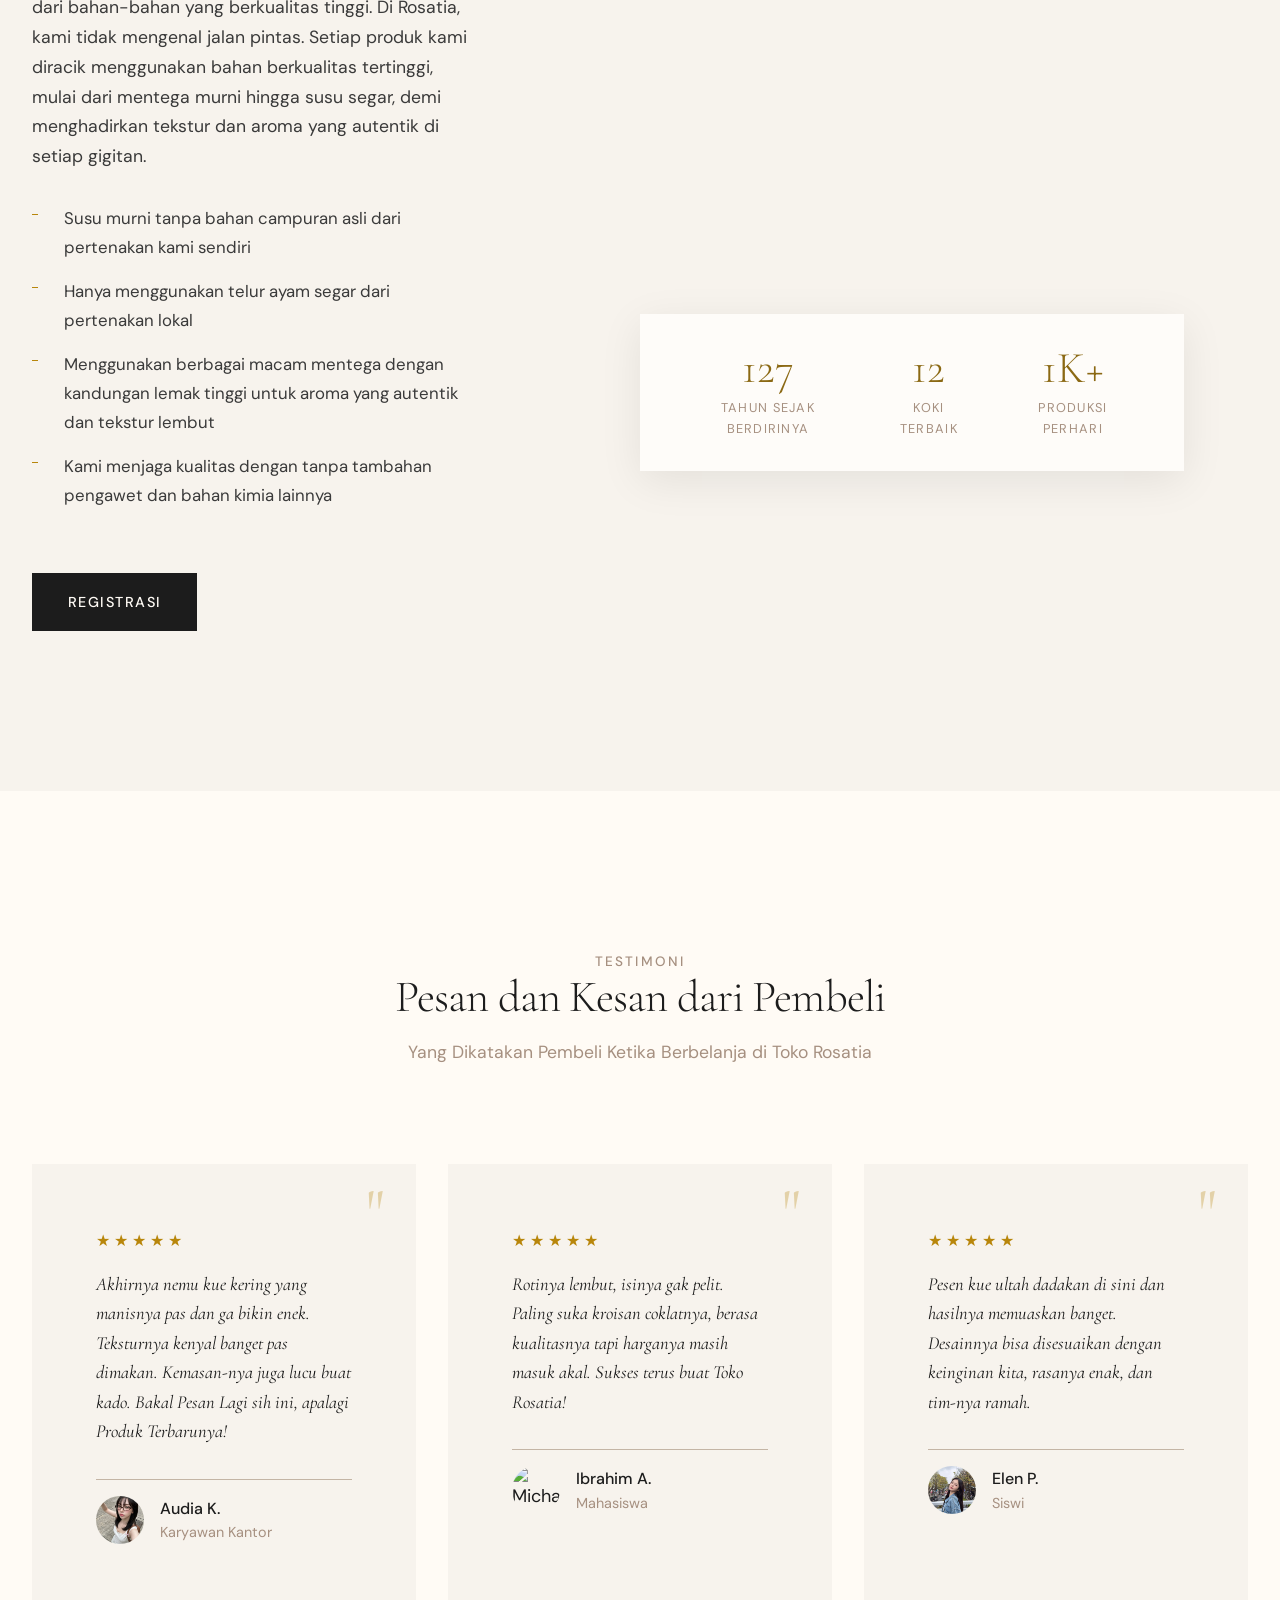
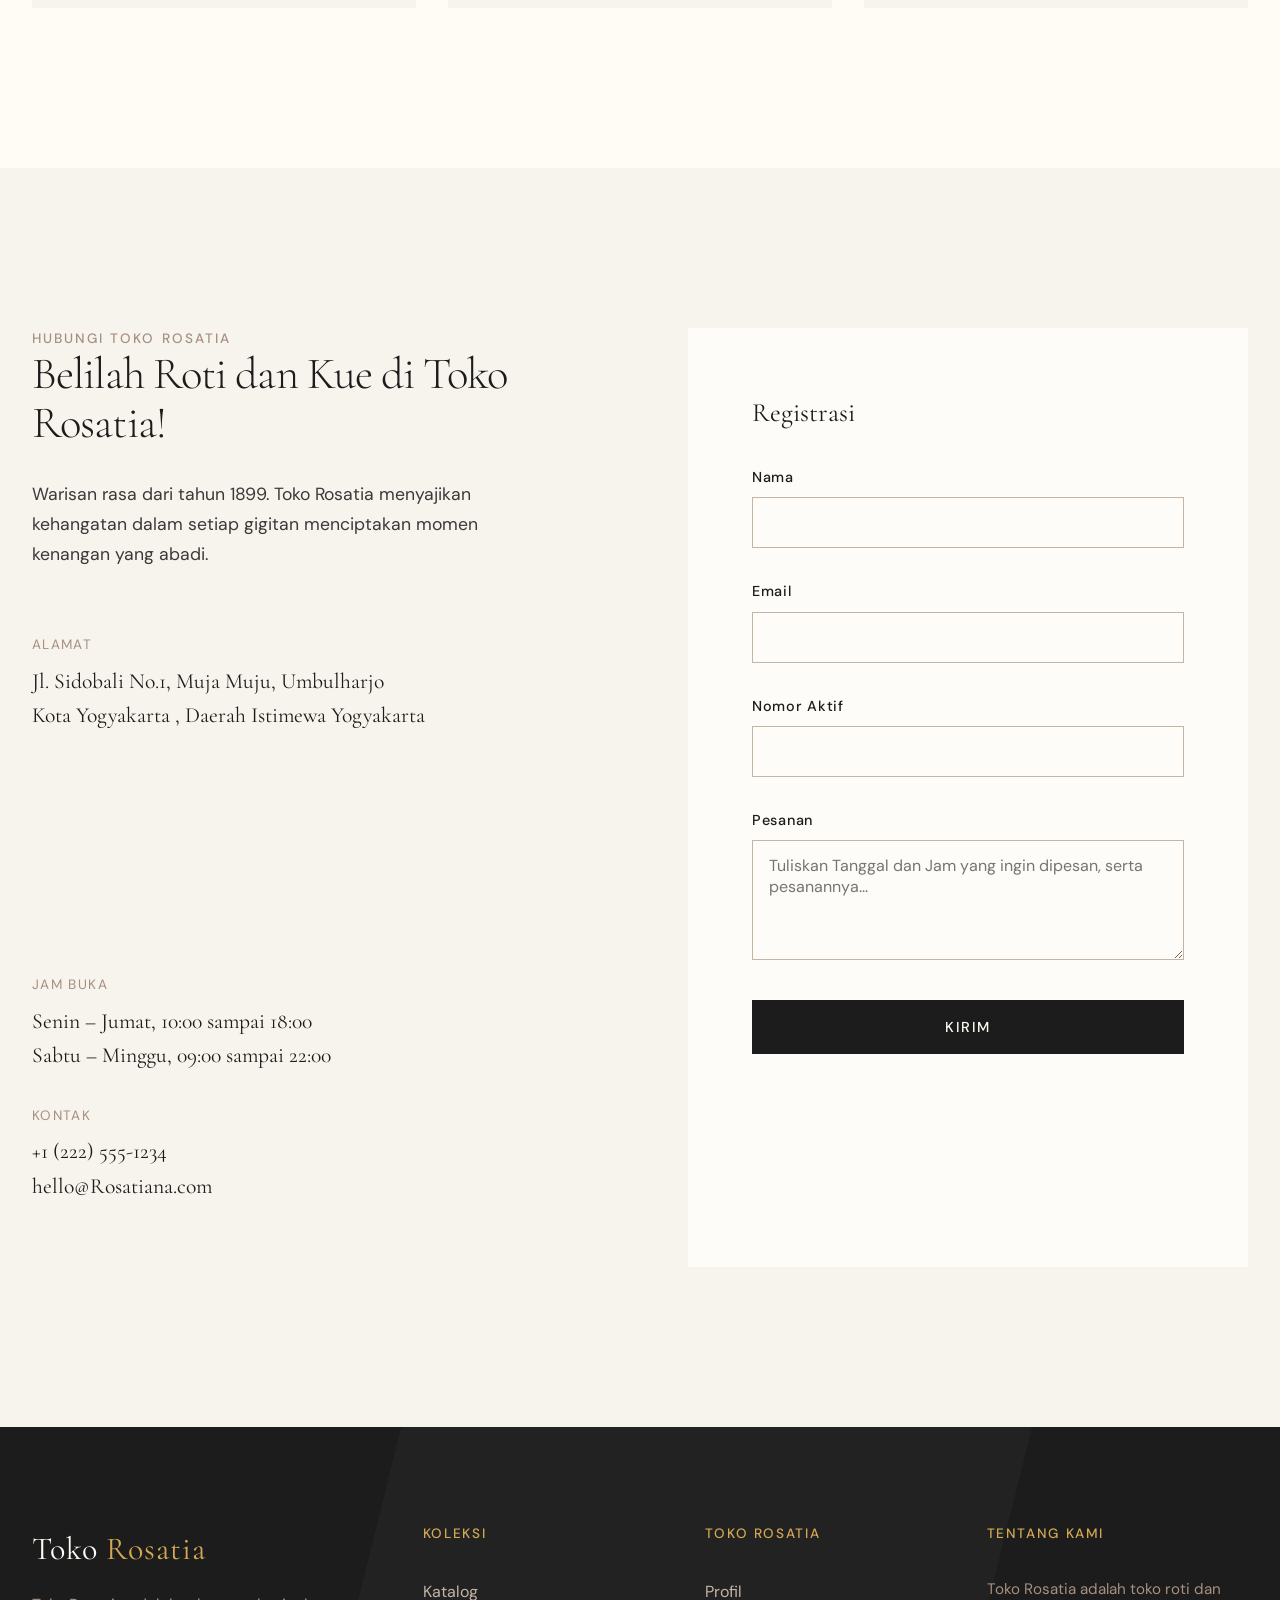
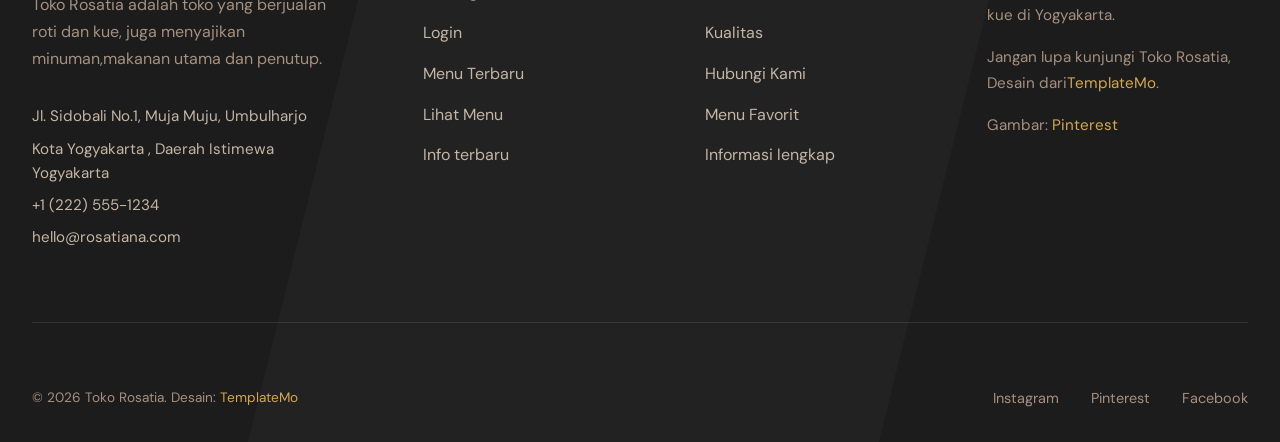
==== commit d1d22636: "Change greeting from 'Hello' to 'Goodbye'" ====
--- a/index.html
+++ b/index.html
@@ -224,7 +224,7 @@
                         Resep Warisan dari Generasi Awal
                     </h2>
                     <p class="text-body story-text">
-                        Berawal dari dapur kecil di tahun 1865, Toko Rosatia lahir dari kecintaan suatu keluarga terhadap roti dan kue. Dimulai dari seorang ibu rumah tangga yang ingin memasak roti kesukaan keluarganya di dapur kecil, awalnya dia iseng menjual roti yang dibuatnya kepada tetangga-tetangga nya. Namun, siapa sangka bahwa tetangganya menyukainya dan menyuruh ia menjual roti itu. Ibu rumah tangga itu bernama Rosatia.
+                        Berawal dari dapur kecil di tahun 1875, Toko Rosatia lahir dari kecintaan suatu keluarga terhadap roti dan kue. Dimulai dari seorang ibu rumah tangga yang ingin memasak roti kesukaan keluarganya di dapur kecil, awalnya dia iseng menjual roti yang dibuatnya kepada tetangga-tetangga nya. Namun, siapa sangka bahwa tetangganya menyukainya dan menyuruh ia menjual roti itu. Ibu rumah tangga itu bernama Rosatia.
                     </p>
                     <p class="text-body story-text">
                         Ibu Rosatia lah yang generasi pertama menjalankan Toko Rosatia, hingga saat ini generasi keempat tetap menggunakan warisan resep dari Ibu Rosatia yang dipadukan dengan menu-menu yang menyesuaikan pada masa sekarang.
@@ -274,7 +274,7 @@
                     </div>
                     <div class="craft-stats">
                         <div class="stat-item">
-                            <p class="stat-number">37</p>
+                            <p class="stat-number">127</p>
                             <p class="stat-label">Tahun Sejak Berdirinya</p>
                         </div>
                         <div class="stat-item">
--- a/templatemo-maison-style.css
+++ b/templatemo-maison-style.css
@@ -1490,6 +1490,10 @@
 	text-align: center;
 }
 
+.mobile-nav-cta > .btn-primary{
+	text-align: center;
+}
+
 .mobile-overlay {
 	position: fixed;
 	inset: 0;
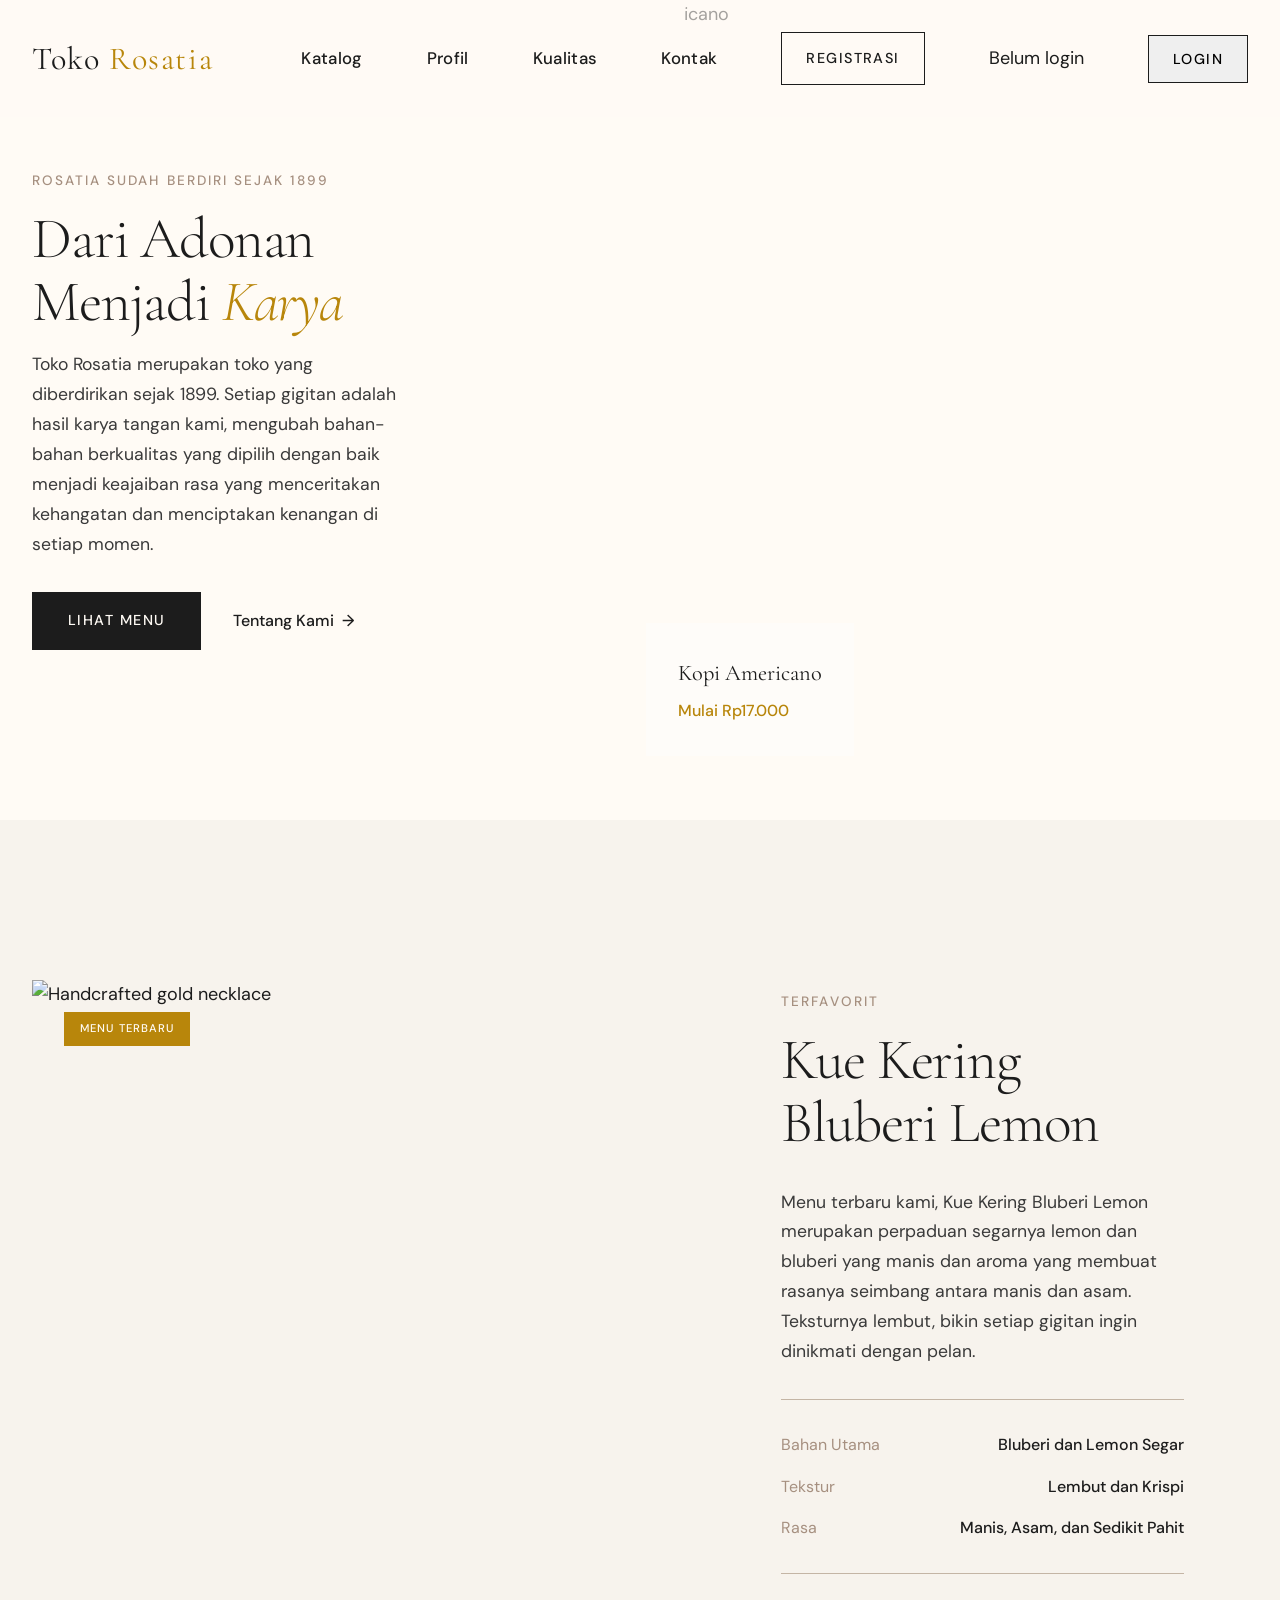
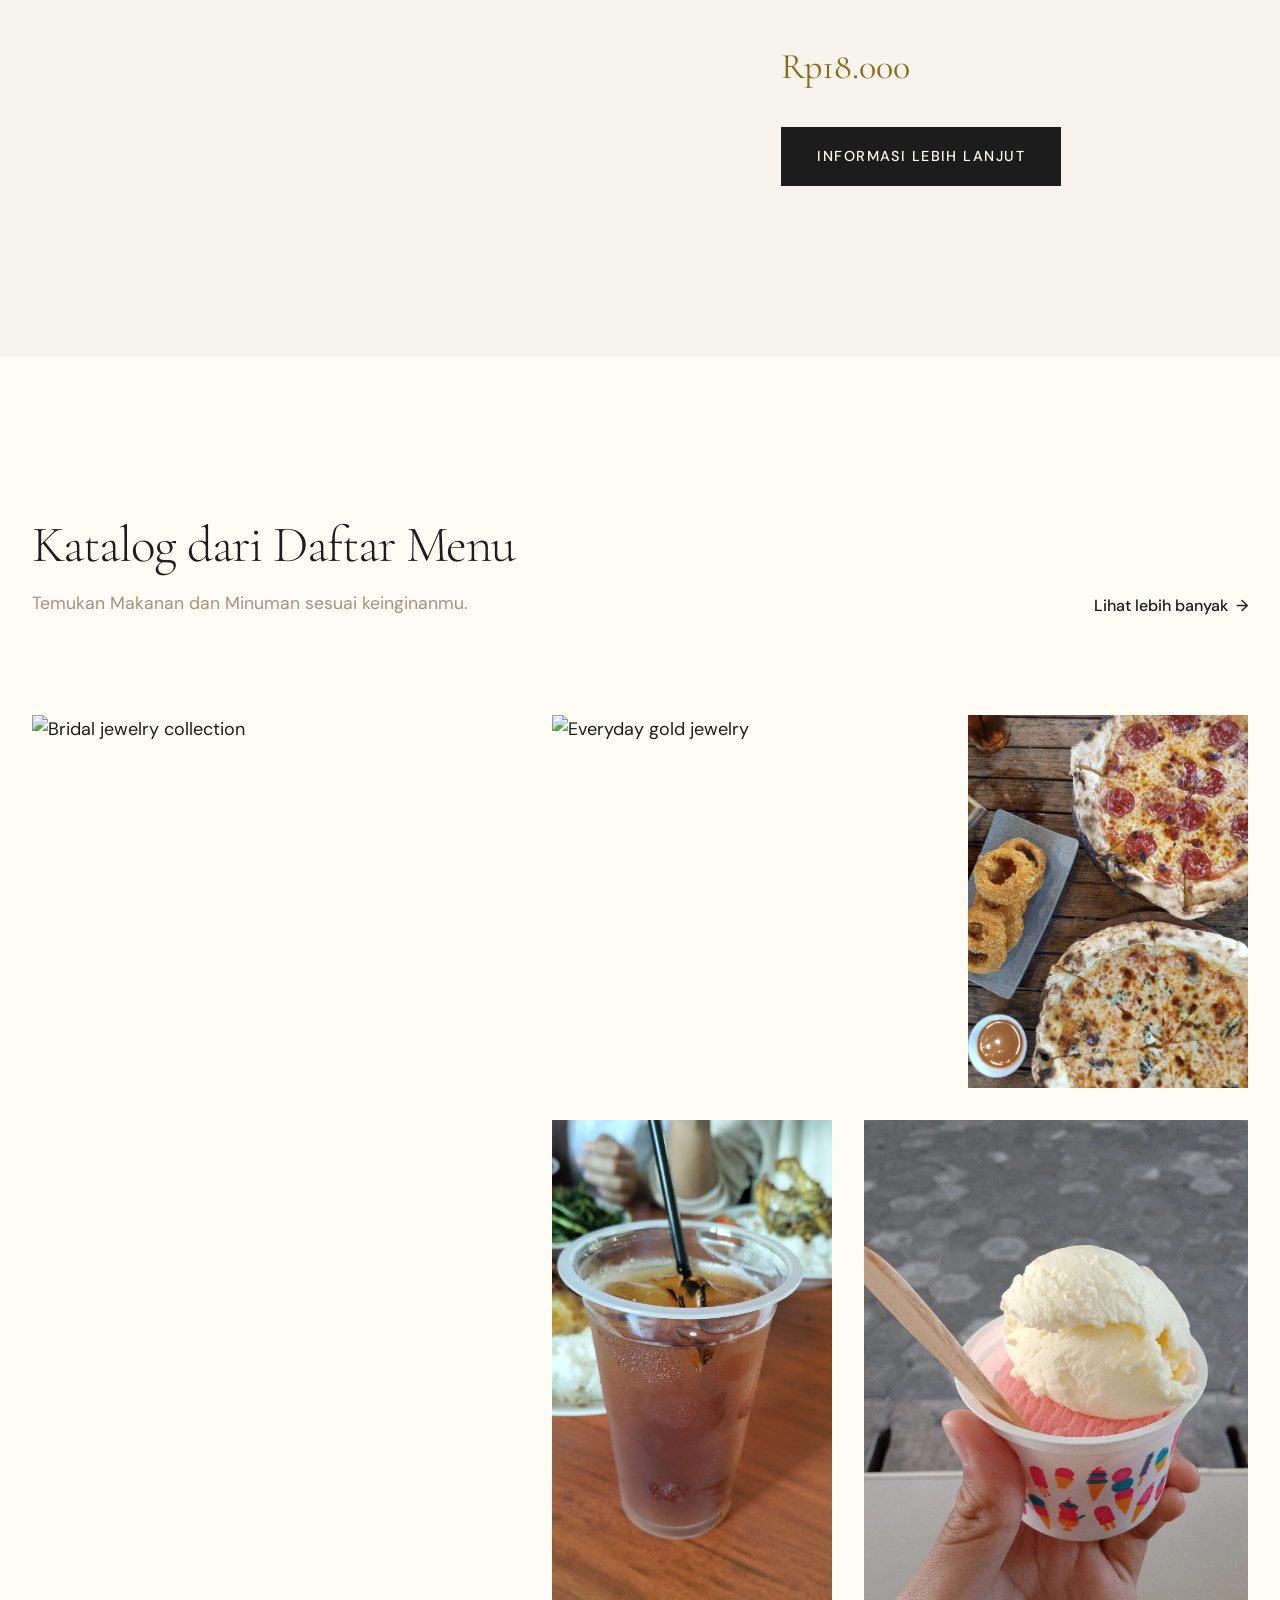
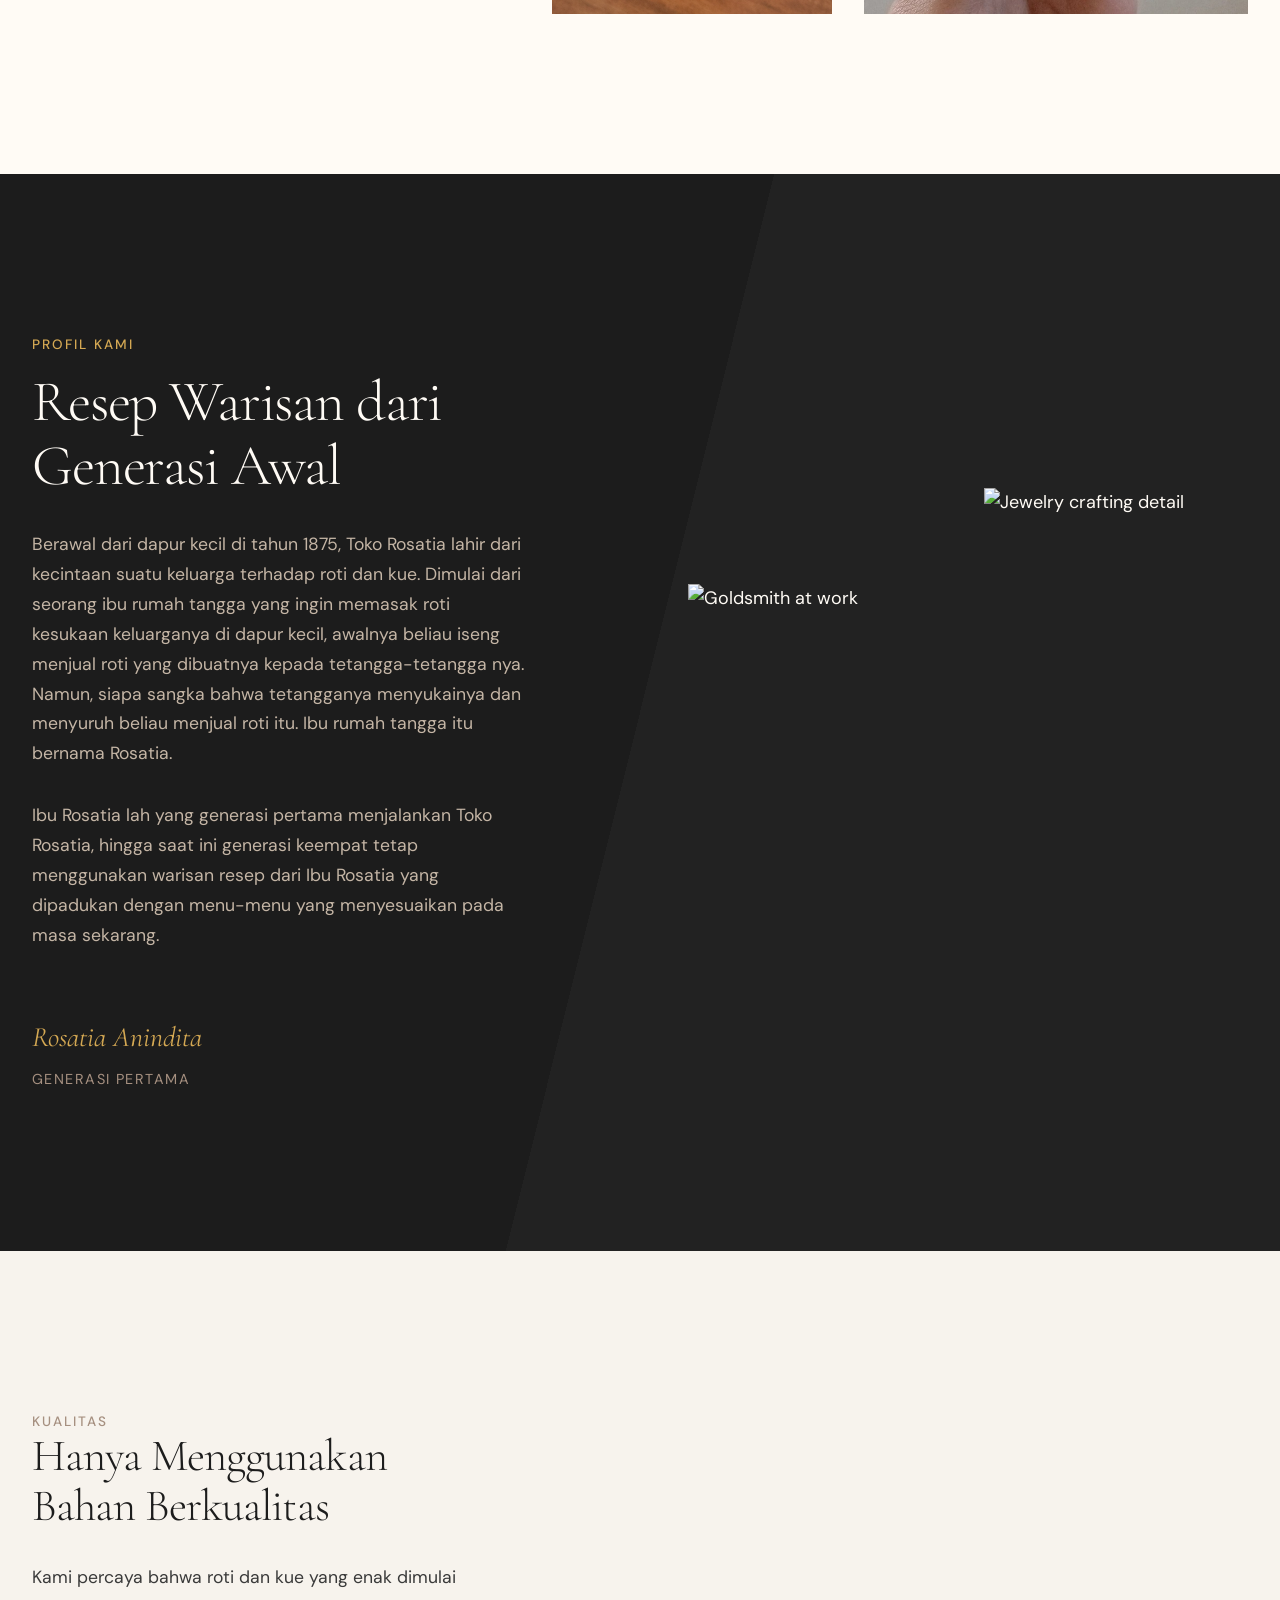
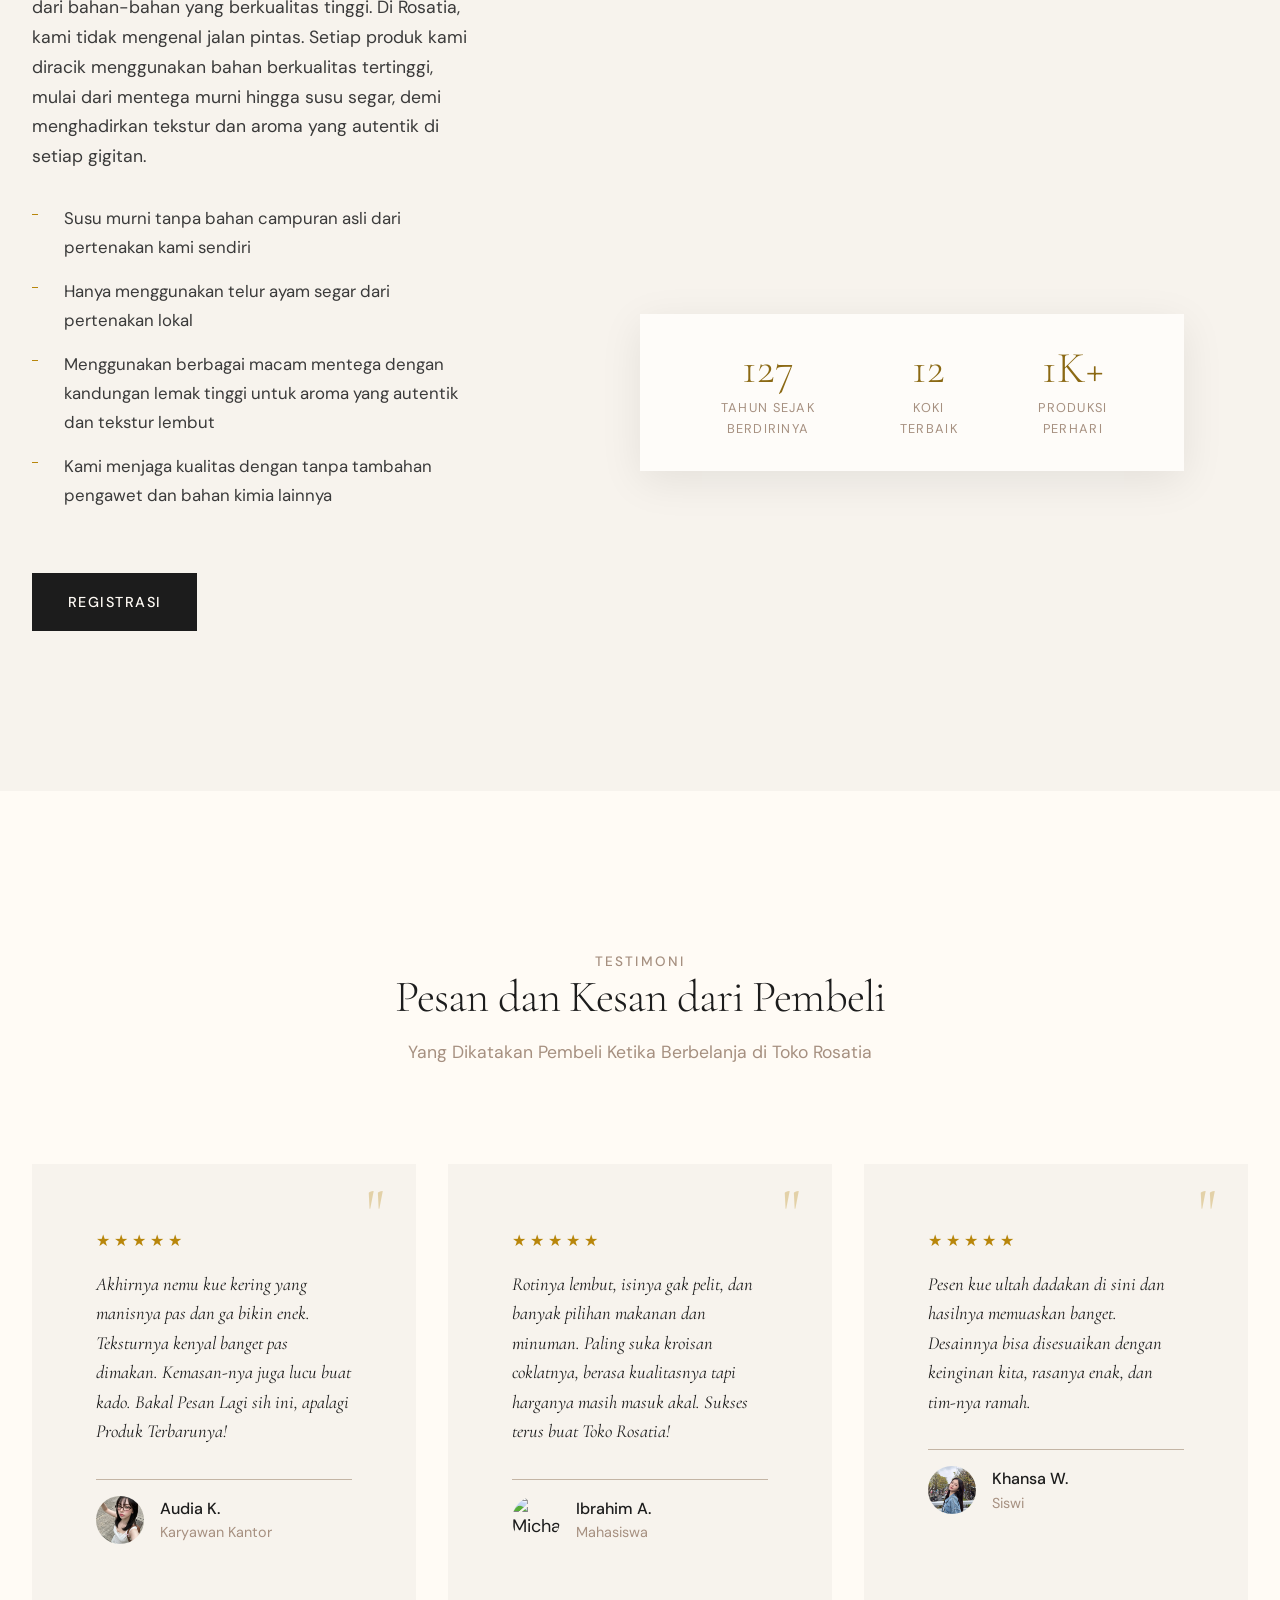
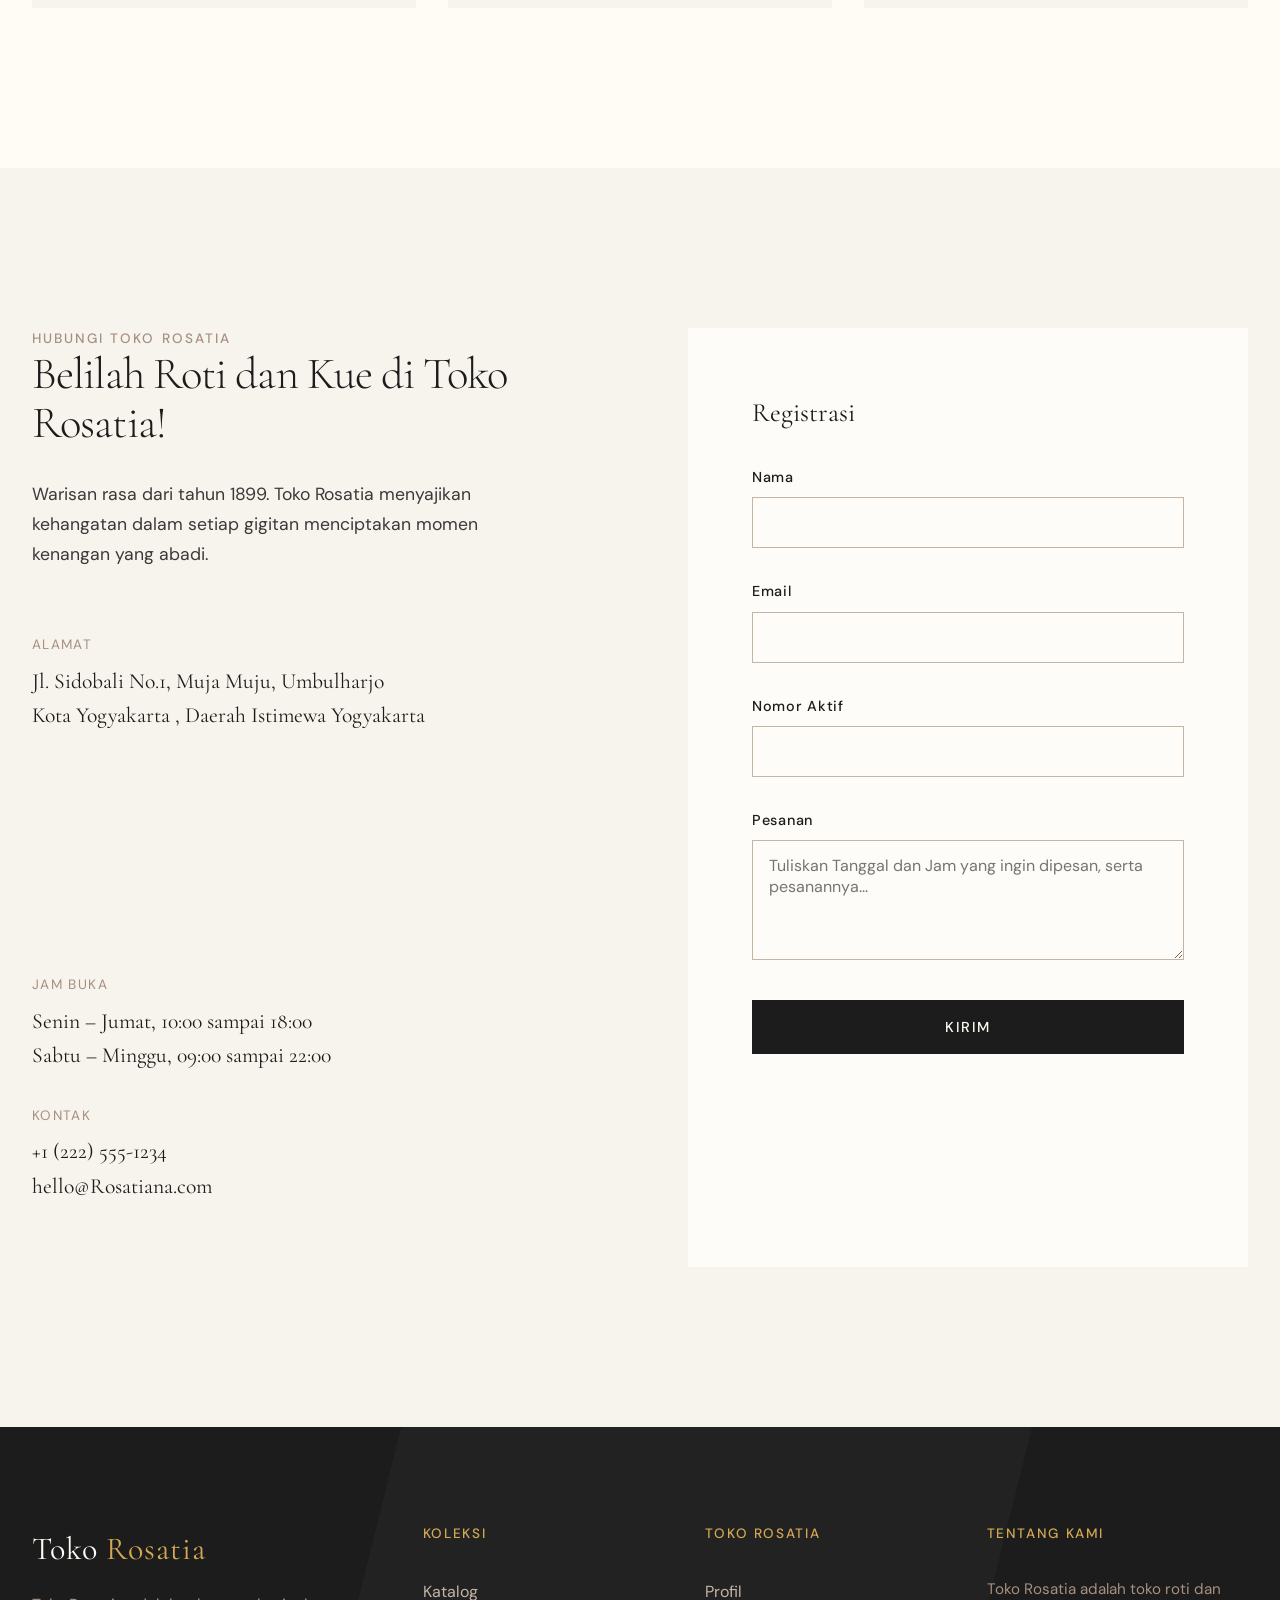
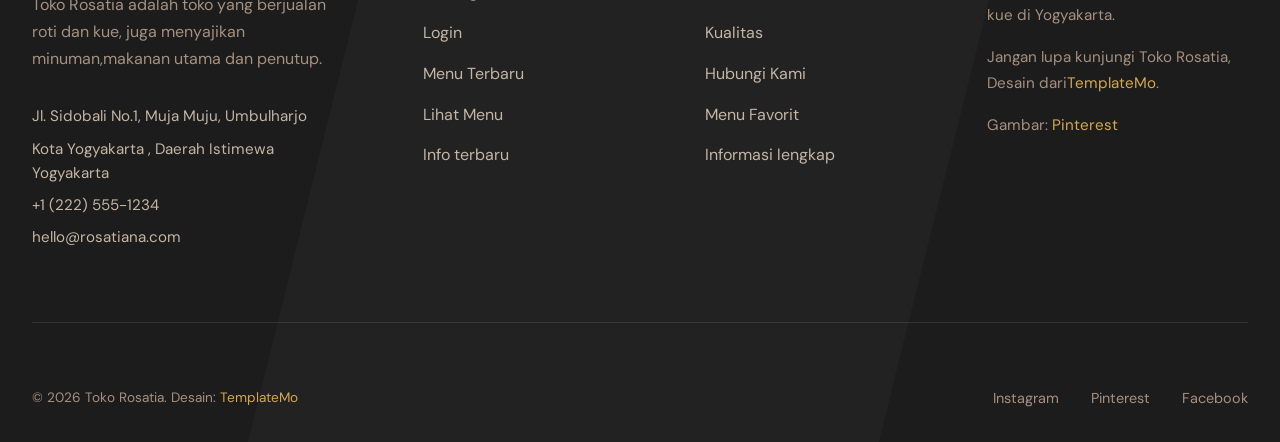
==== commit c99740f2: "Update index.html" ====
--- a/index.html
+++ b/index.html
@@ -75,7 +75,7 @@
                 Dari Adonan<br>Menjadi <em>Karya</em>
             </h1>
             <p class="text-body hero-description">
-                Toko Rosatia merupakan toko yang diberdirikan sejak 1899. Setiap gigitan adalah hasil karya tangan  kami, mengubah bahan-bahan premium yang dipilih dengan baik menjadi keajaiban rasa yang menceritakan kehangatan dan menciptakan kenangan di setiap momen.
+                Toko Rosatia merupakan toko yang diberdirikan sejak 1899. Setiap gigitan adalah hasil karya tangan  kami, mengubah bahan-bahan berkualitas yang dipilih dengan baik menjadi keajaiban rasa yang menceritakan kehangatan dan menciptakan kenangan di setiap momen.
             </p>
             <div class="hero-actions">
                 <a href="#collections" class="btn-primary">Lihat Menu</a>
@@ -119,7 +119,7 @@
                         Kue Kering Bluberi Lemon 
                     </h2>
                     <p class="text-body featured-description">
-                        Menu terbaru kami, Kue Kering Bluberi Lemon merupakan perpaduan segarnya lemon dan bluberi yang segar dan aroma yang membuat rasanya seimbang antara manis dan asam. Teksturnya lembut, bikin setiap gigitan ingin dinikmati dengan pelan.
+                        Menu terbaru kami, Kue Kering Bluberi Lemon merupakan perpaduan segarnya lemon dan bluberi yang manis dan aroma yang membuat rasanya seimbang antara manis dan asam. Teksturnya lembut, bikin setiap gigitan ingin dinikmati dengan pelan.
                     </p>
                     <div class="featured-details">
                         <div class="detail-row">
@@ -149,7 +149,7 @@
                 <div class="section-header-left">
                     <h2 class="heading-display section-title">Katalog dari Daftar Menu</h2>
                     <p class="text-body section-subtitle">
-                        Temukan Kue dan Roti yang sesuai keinginanmu.
+                        Temukan Makanan dan Minuman sesuai keinginanmu.
                     </p>
                 </div>
                 <a href="#" class="btn-text">Lihat lebih banyak</a>
@@ -224,7 +224,7 @@
                         Resep Warisan dari Generasi Awal
                     </h2>
                     <p class="text-body story-text">
-                        Berawal dari dapur kecil di tahun 1875, Toko Rosatia lahir dari kecintaan suatu keluarga terhadap roti dan kue. Dimulai dari seorang ibu rumah tangga yang ingin memasak roti kesukaan keluarganya di dapur kecil, awalnya dia iseng menjual roti yang dibuatnya kepada tetangga-tetangga nya. Namun, siapa sangka bahwa tetangganya menyukainya dan menyuruh ia menjual roti itu. Ibu rumah tangga itu bernama Rosatia.
+                        Berawal dari dapur kecil di tahun 1875, Toko Rosatia lahir dari kecintaan suatu keluarga terhadap roti dan kue. Dimulai dari seorang ibu rumah tangga yang ingin memasak roti kesukaan keluarganya di dapur kecil, awalnya beliau iseng menjual roti yang dibuatnya kepada tetangga-tetangga nya. Namun, siapa sangka bahwa tetangganya menyukainya dan menyuruh beliau menjual roti itu. Ibu rumah tangga itu bernama Rosatia.
                     </p>
                     <p class="text-body story-text">
                         Ibu Rosatia lah yang generasi pertama menjalankan Toko Rosatia, hingga saat ini generasi keempat tetap menggunakan warisan resep dari Ibu Rosatia yang dipadukan dengan menu-menu yang menyesuaikan pada masa sekarang.
@@ -324,7 +324,7 @@
                         <span>★</span><span>★</span><span>★</span><span>★</span><span>★</span>
                     </div>
                     <p class="testimonial-text">
-                        Rotinya lembut, isinya gak pelit. Paling suka kroisan coklatnya, berasa kualitasnya tapi harganya masih masuk akal. Sukses terus buat Toko Rosatia!
+                        Rotinya lembut, isinya gak pelit, dan banyak pilihan makanan dan minuman. Paling suka kroisan coklatnya, berasa kualitasnya tapi harganya masih masuk akal. Sukses terus buat Toko Rosatia!
                     </p>
                     <div class="testimonial-author">
                         <div class="testimonial-avatar">
@@ -349,7 +349,7 @@
                             <img src="images/avatar-03.jpg" alt="Eleanor M.">
                         </div>
                         <div class="testimonial-info">
-                            <p class="testimonial-name">Elen P.</p>
+                            <p class="testimonial-name">Khansa W.</p>
                             <p class="testimonial-detail">Siswi</p>
                         </div>
                     </div>
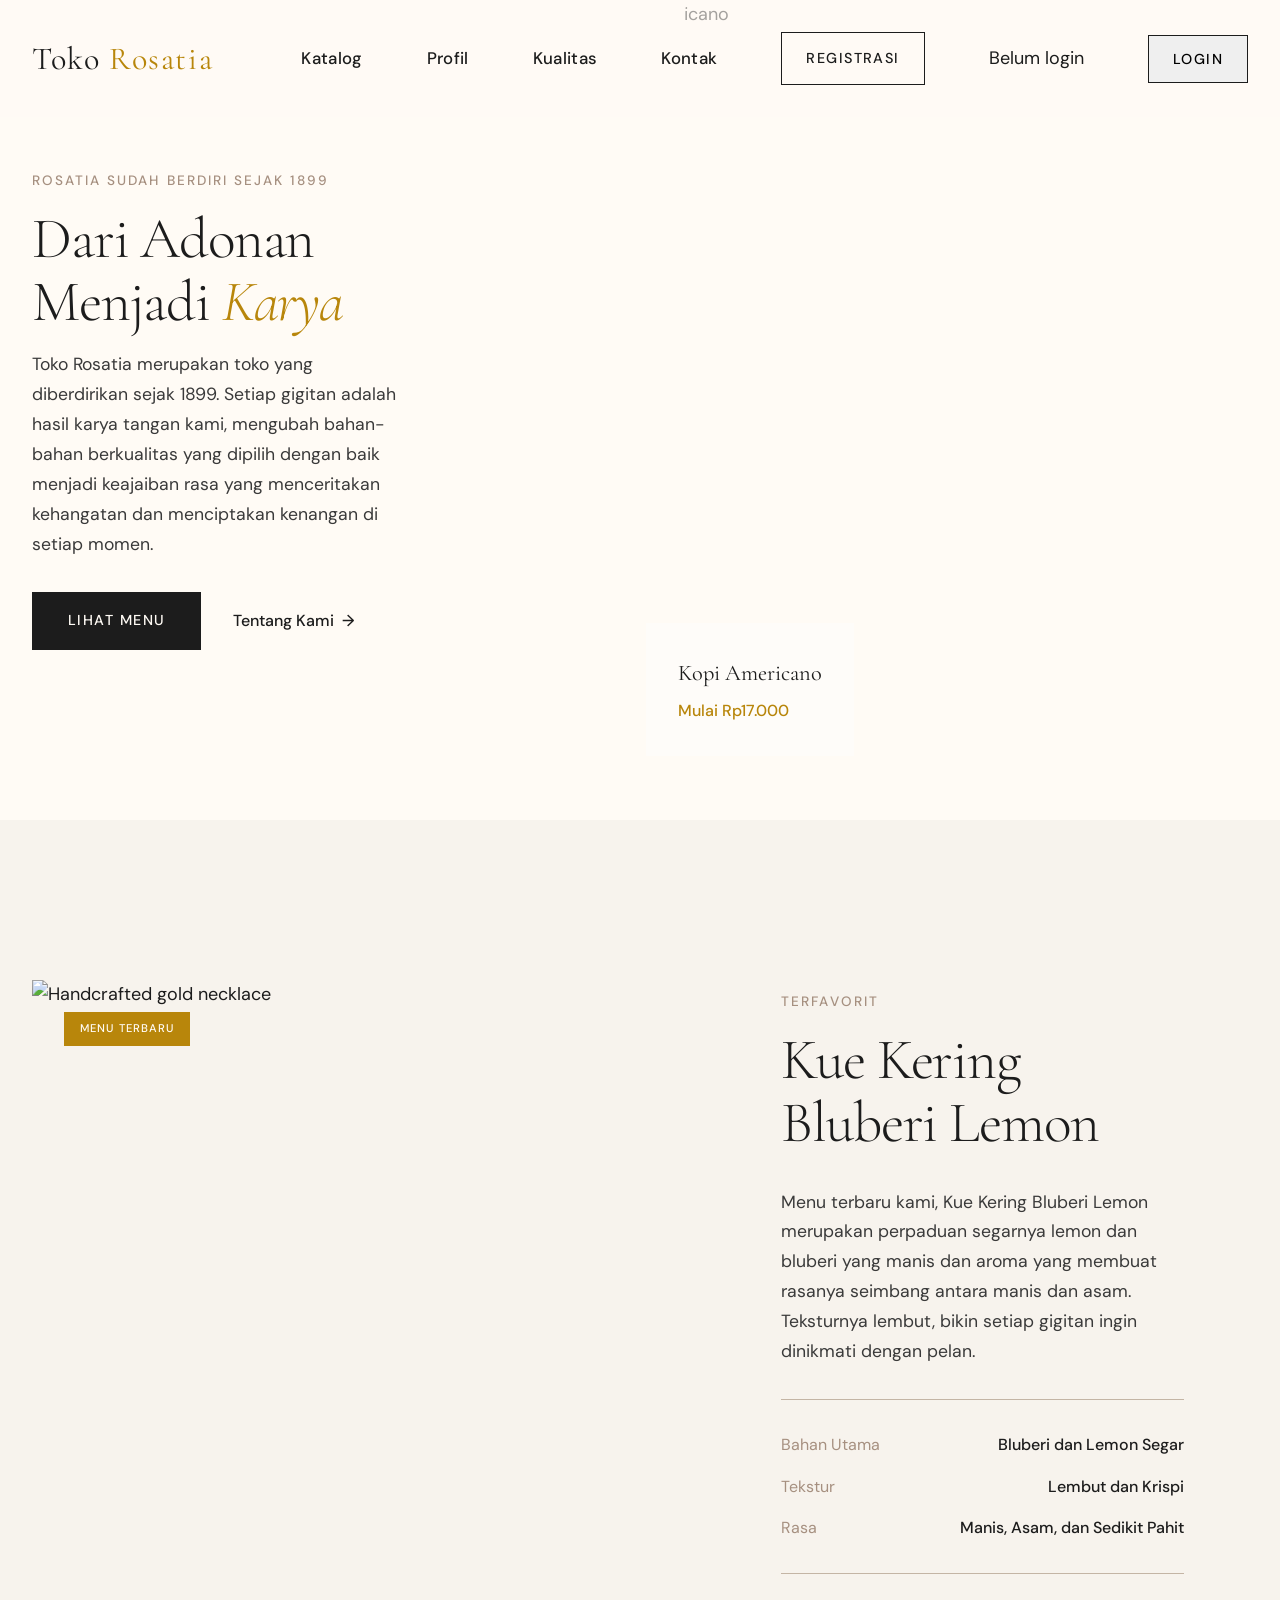
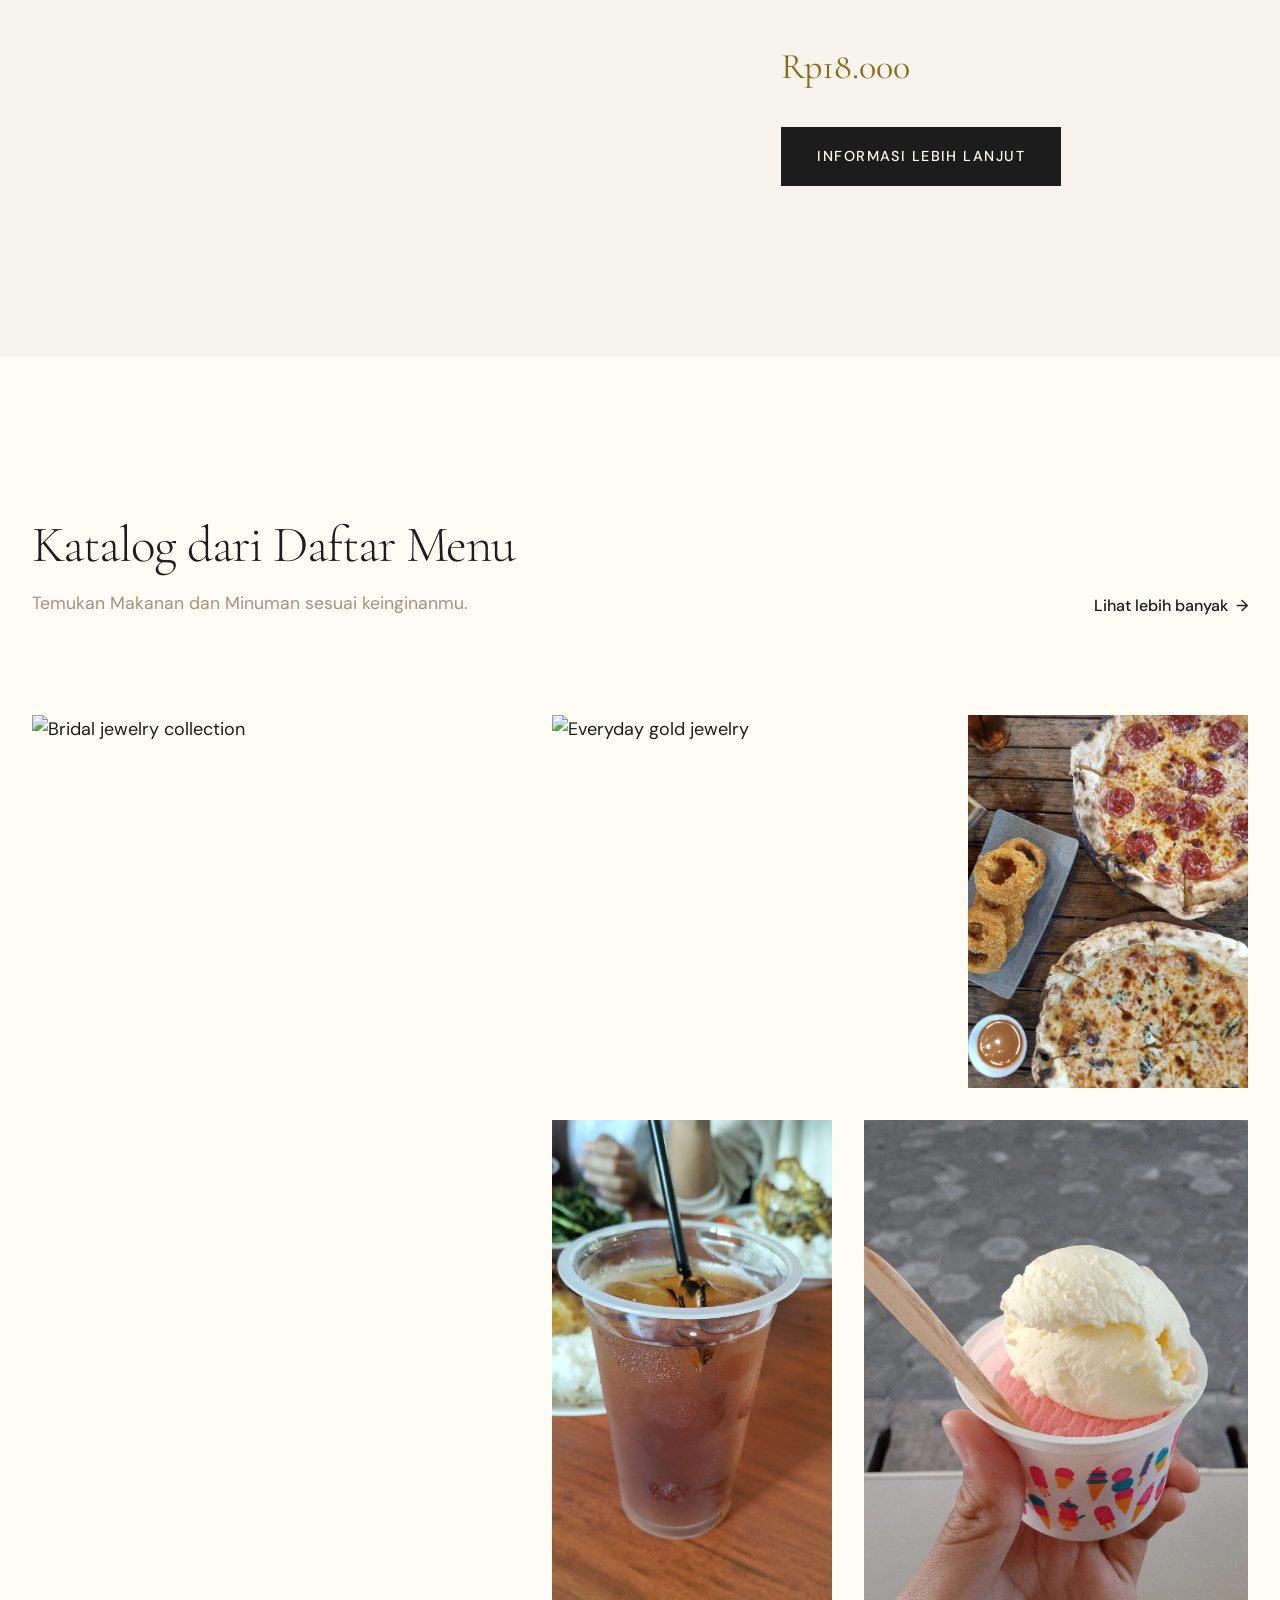
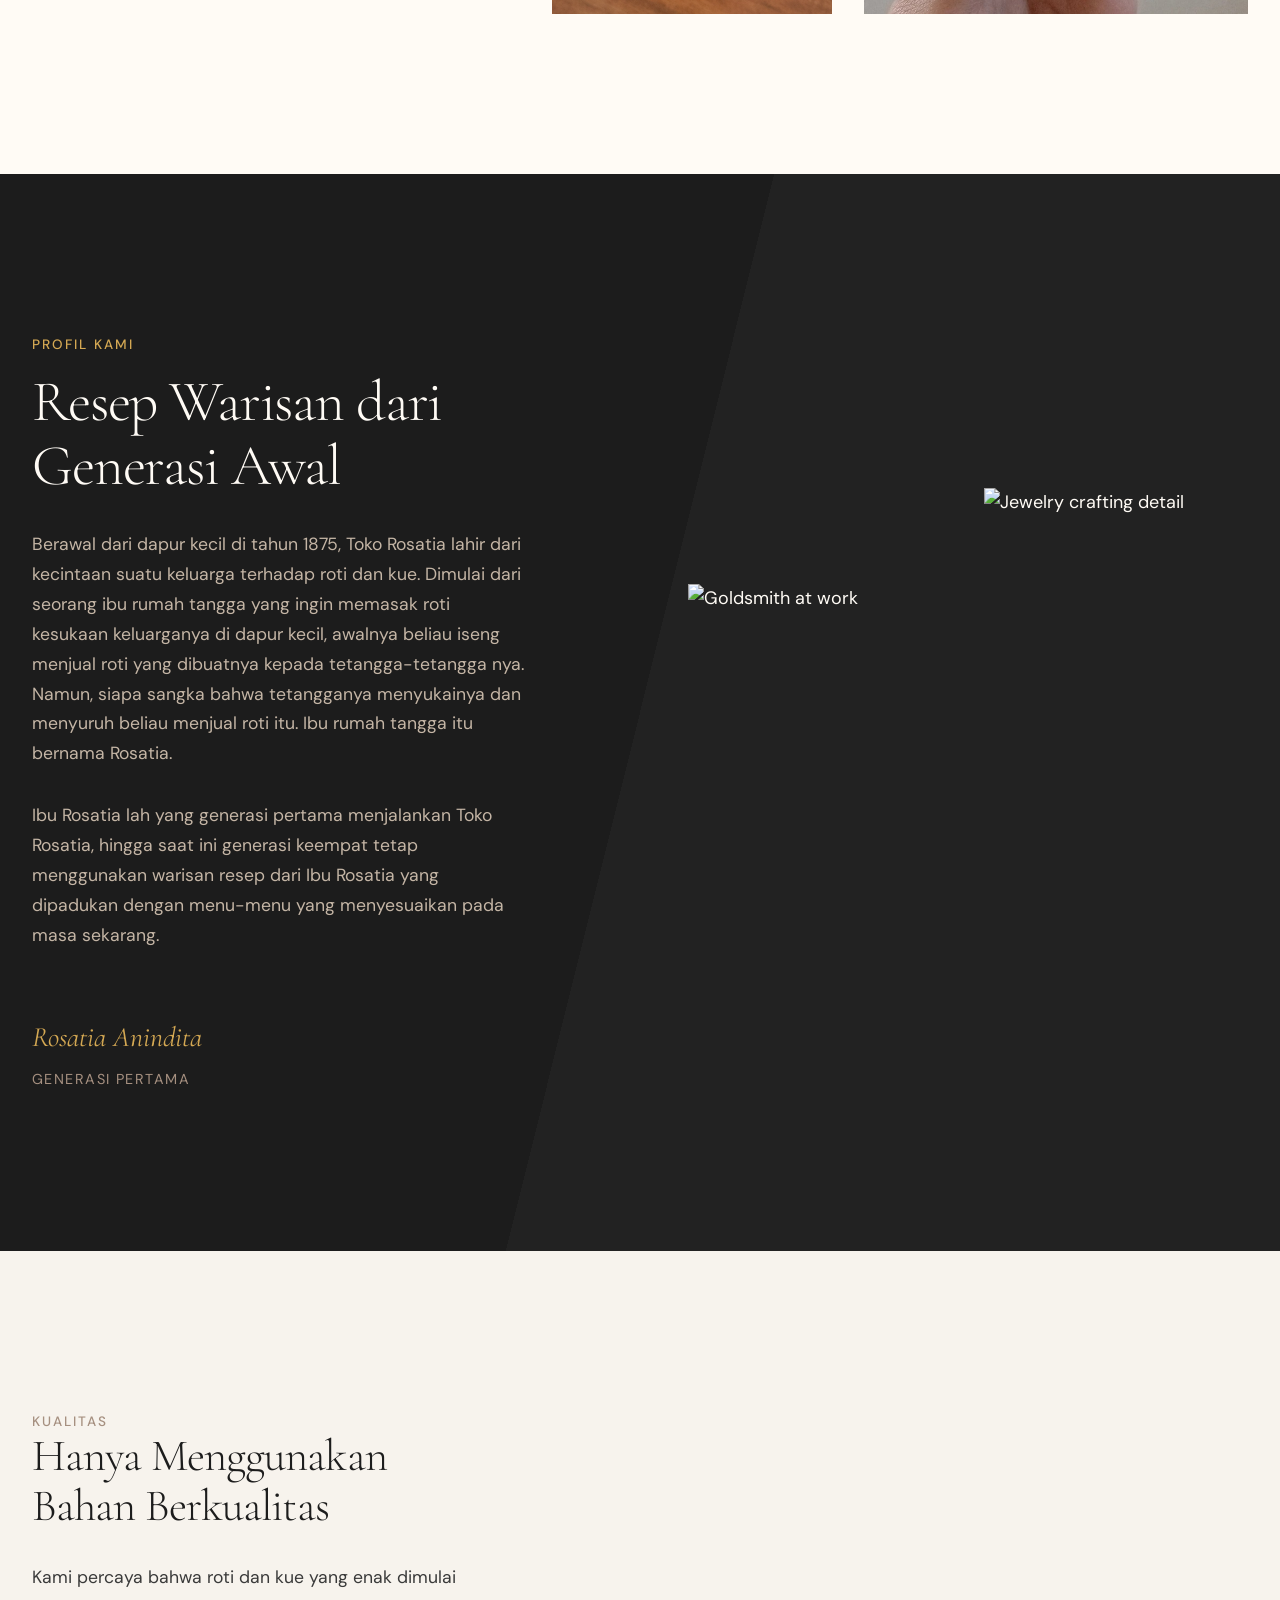
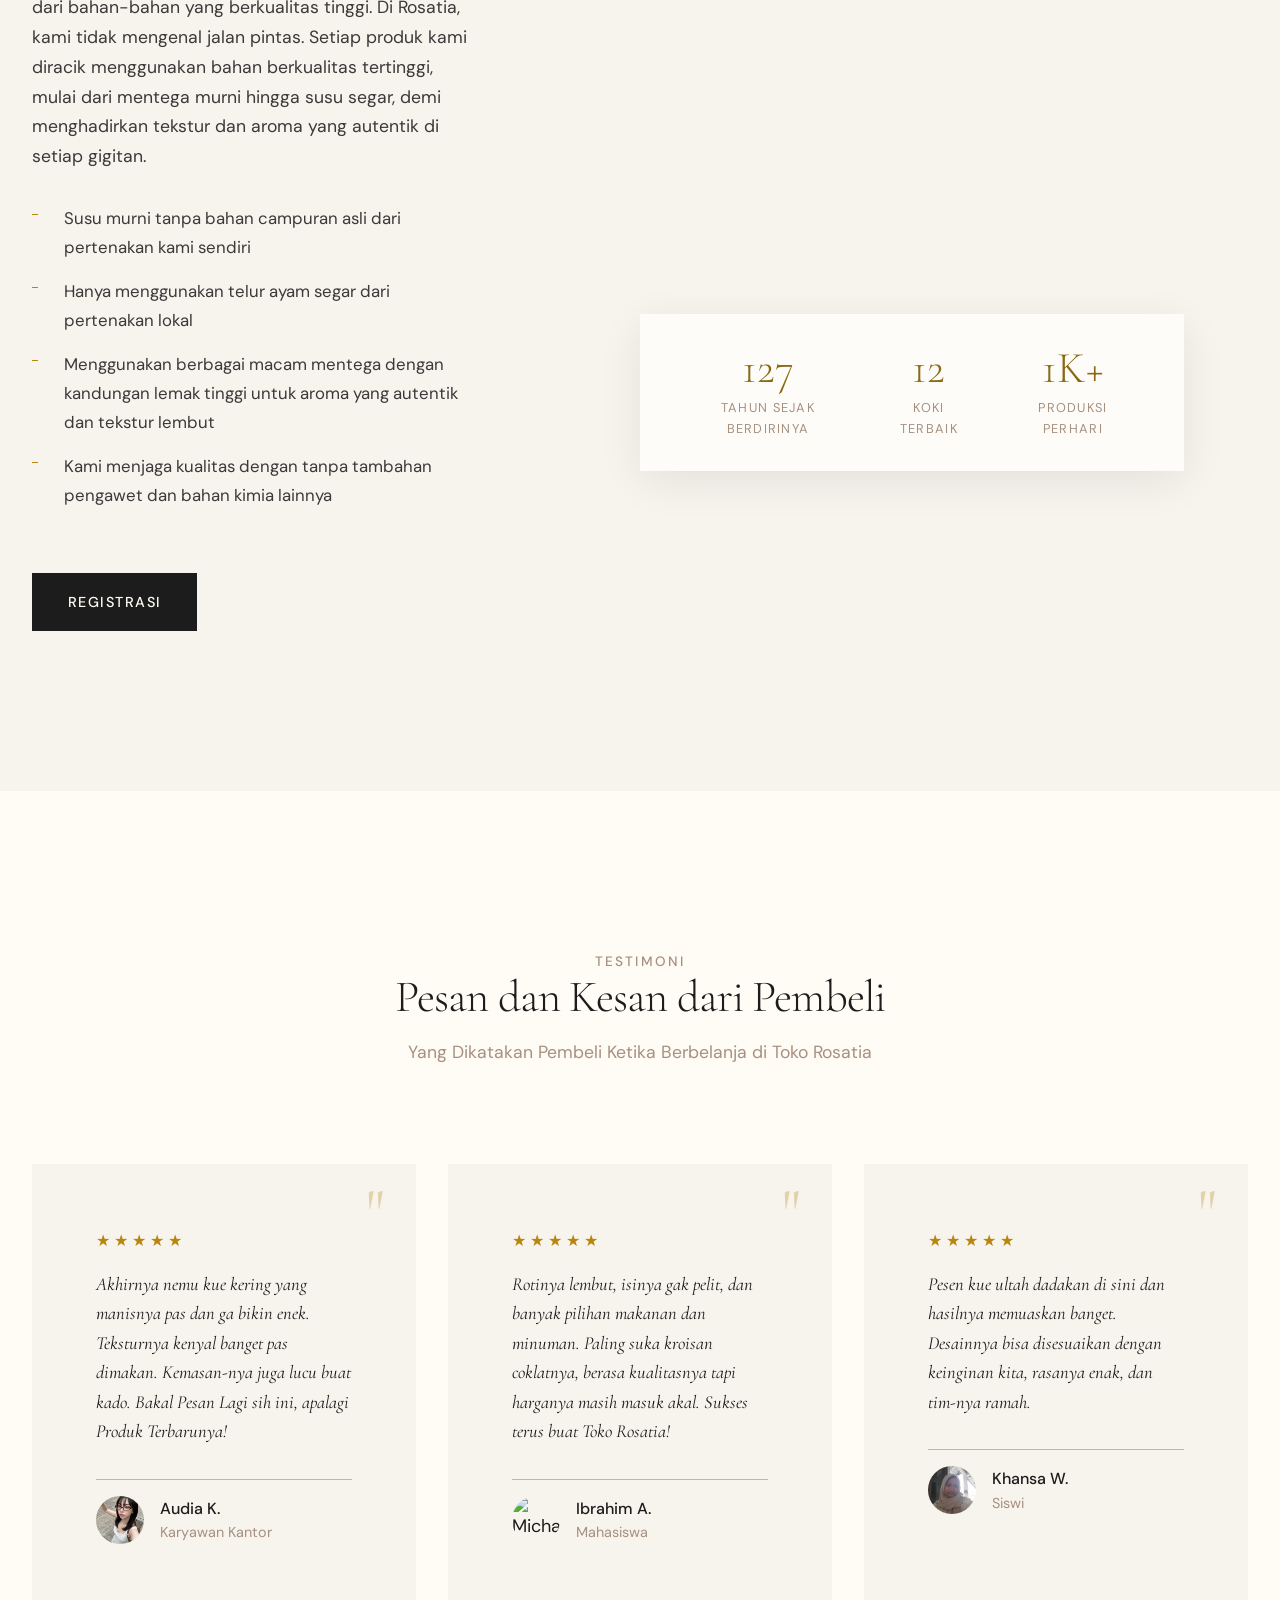
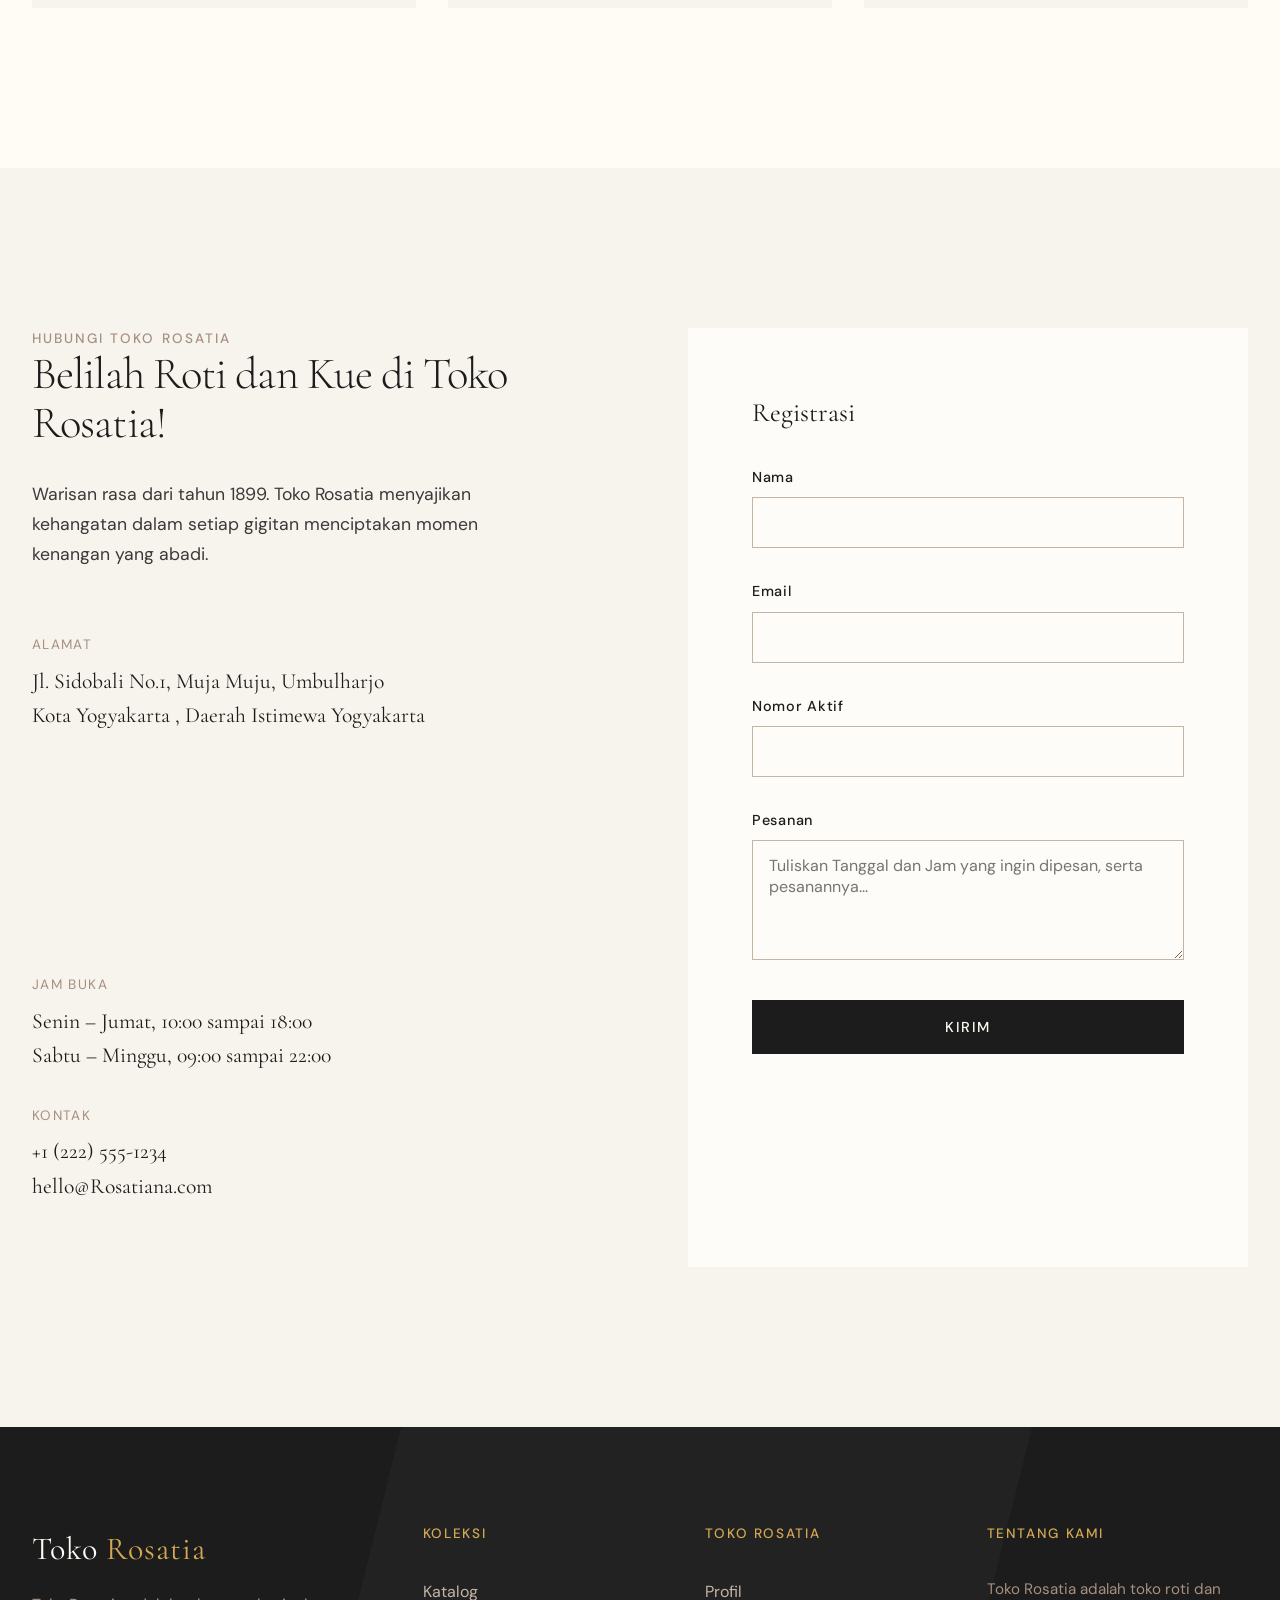
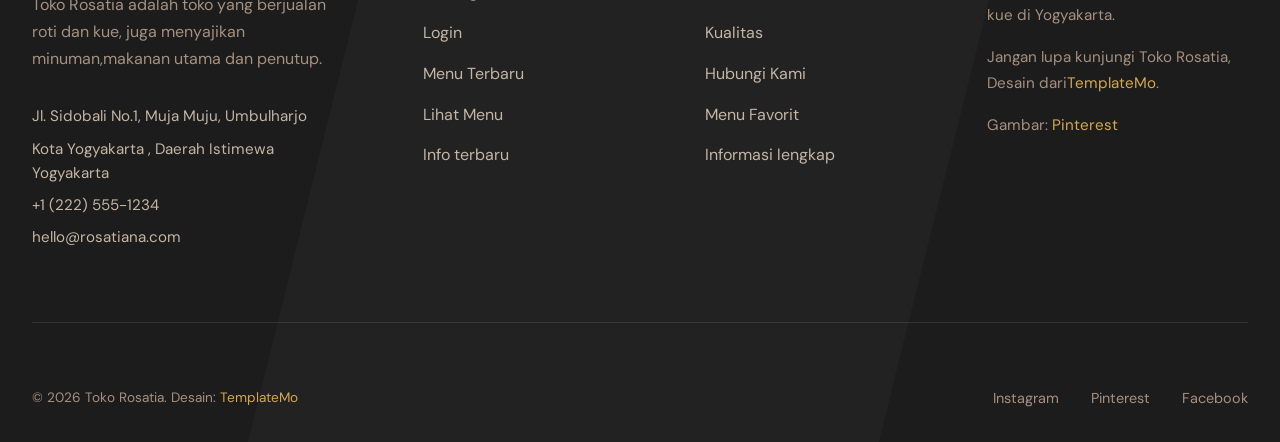
==== commit f07f43d9: "Update index.html" ====
--- a/index.html
+++ b/index.html
@@ -93,7 +93,7 @@
             </div>
             <div class="hero-slide" data-title="Kroisan Coklat" data-price="Mulai Rp22.000">
                 <img src="images/maison-hero-03.jpg" 
-                     alt="Kroisan Coklat">
+                     alt="Kroisan">
             </div>
             <div class="hero-image-overlay">
                 <p class="overlay-title" id="heroTitle">Kopi Americano</p>
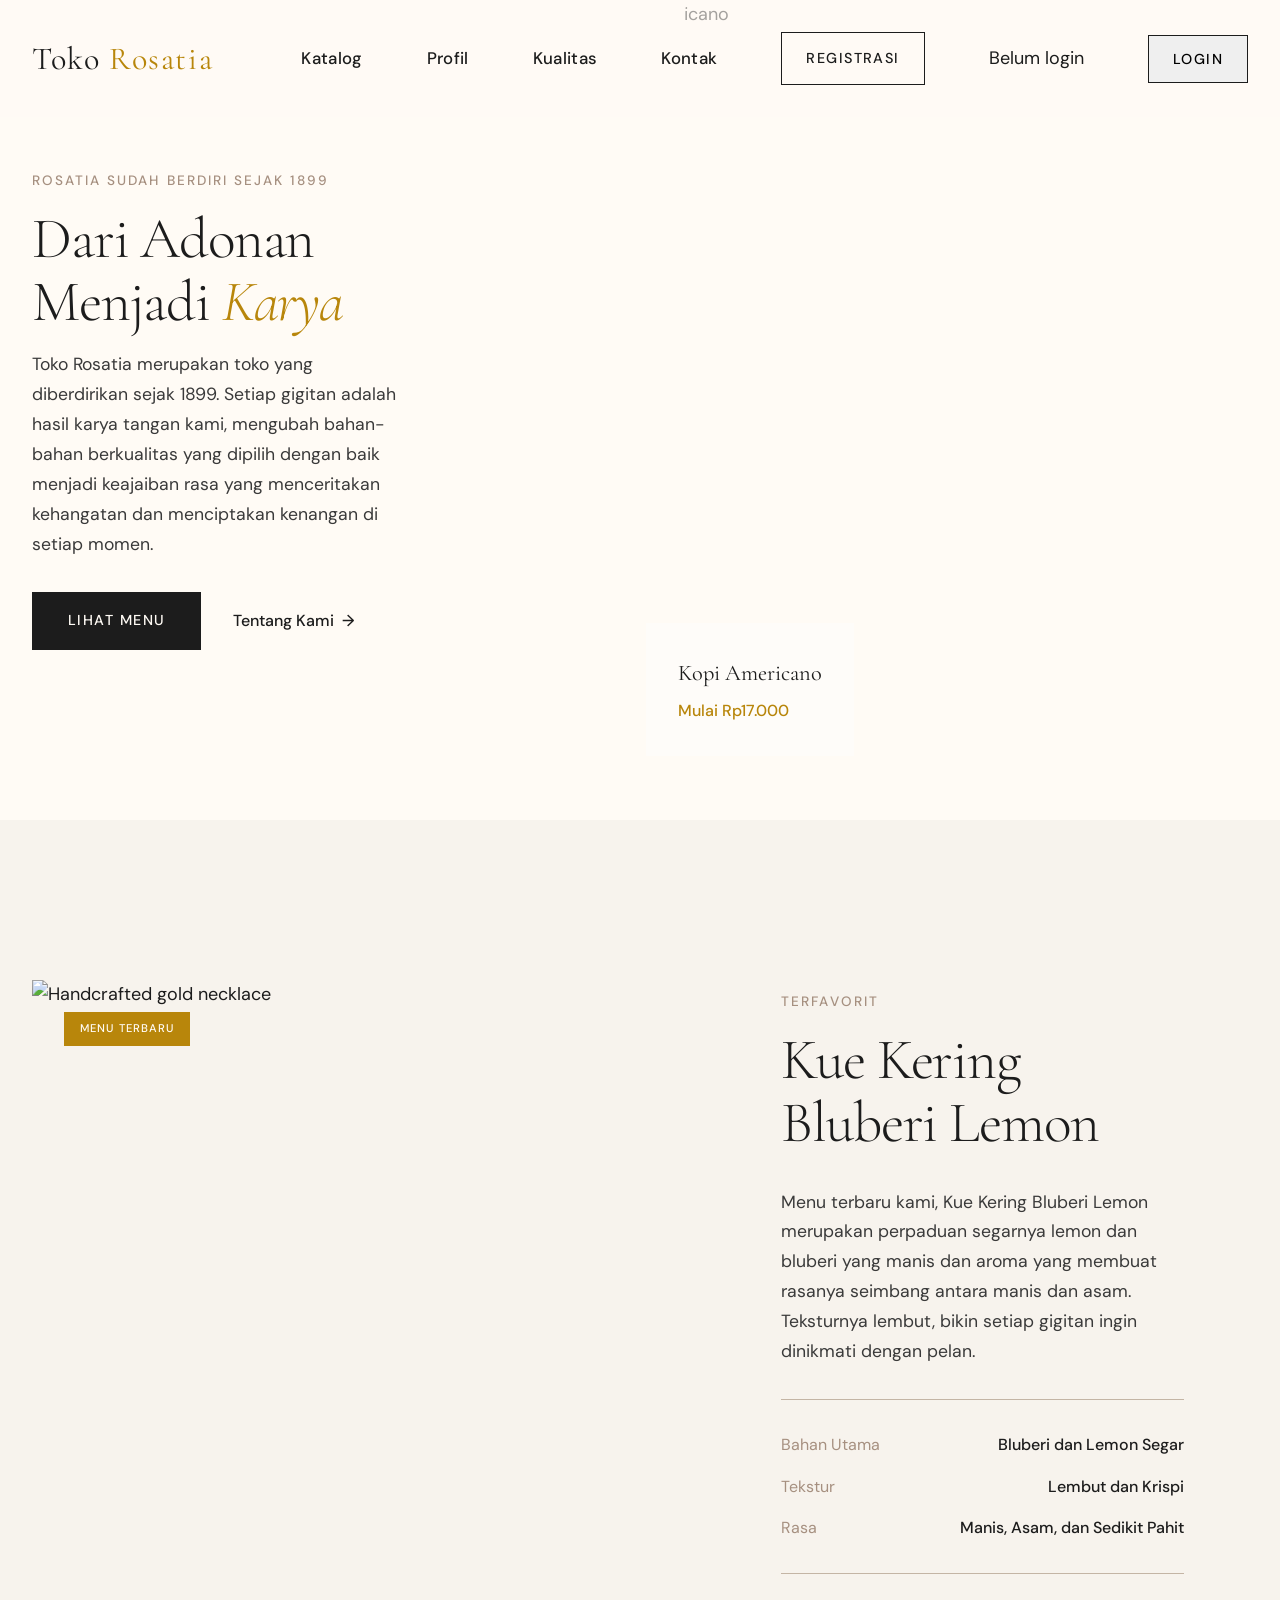
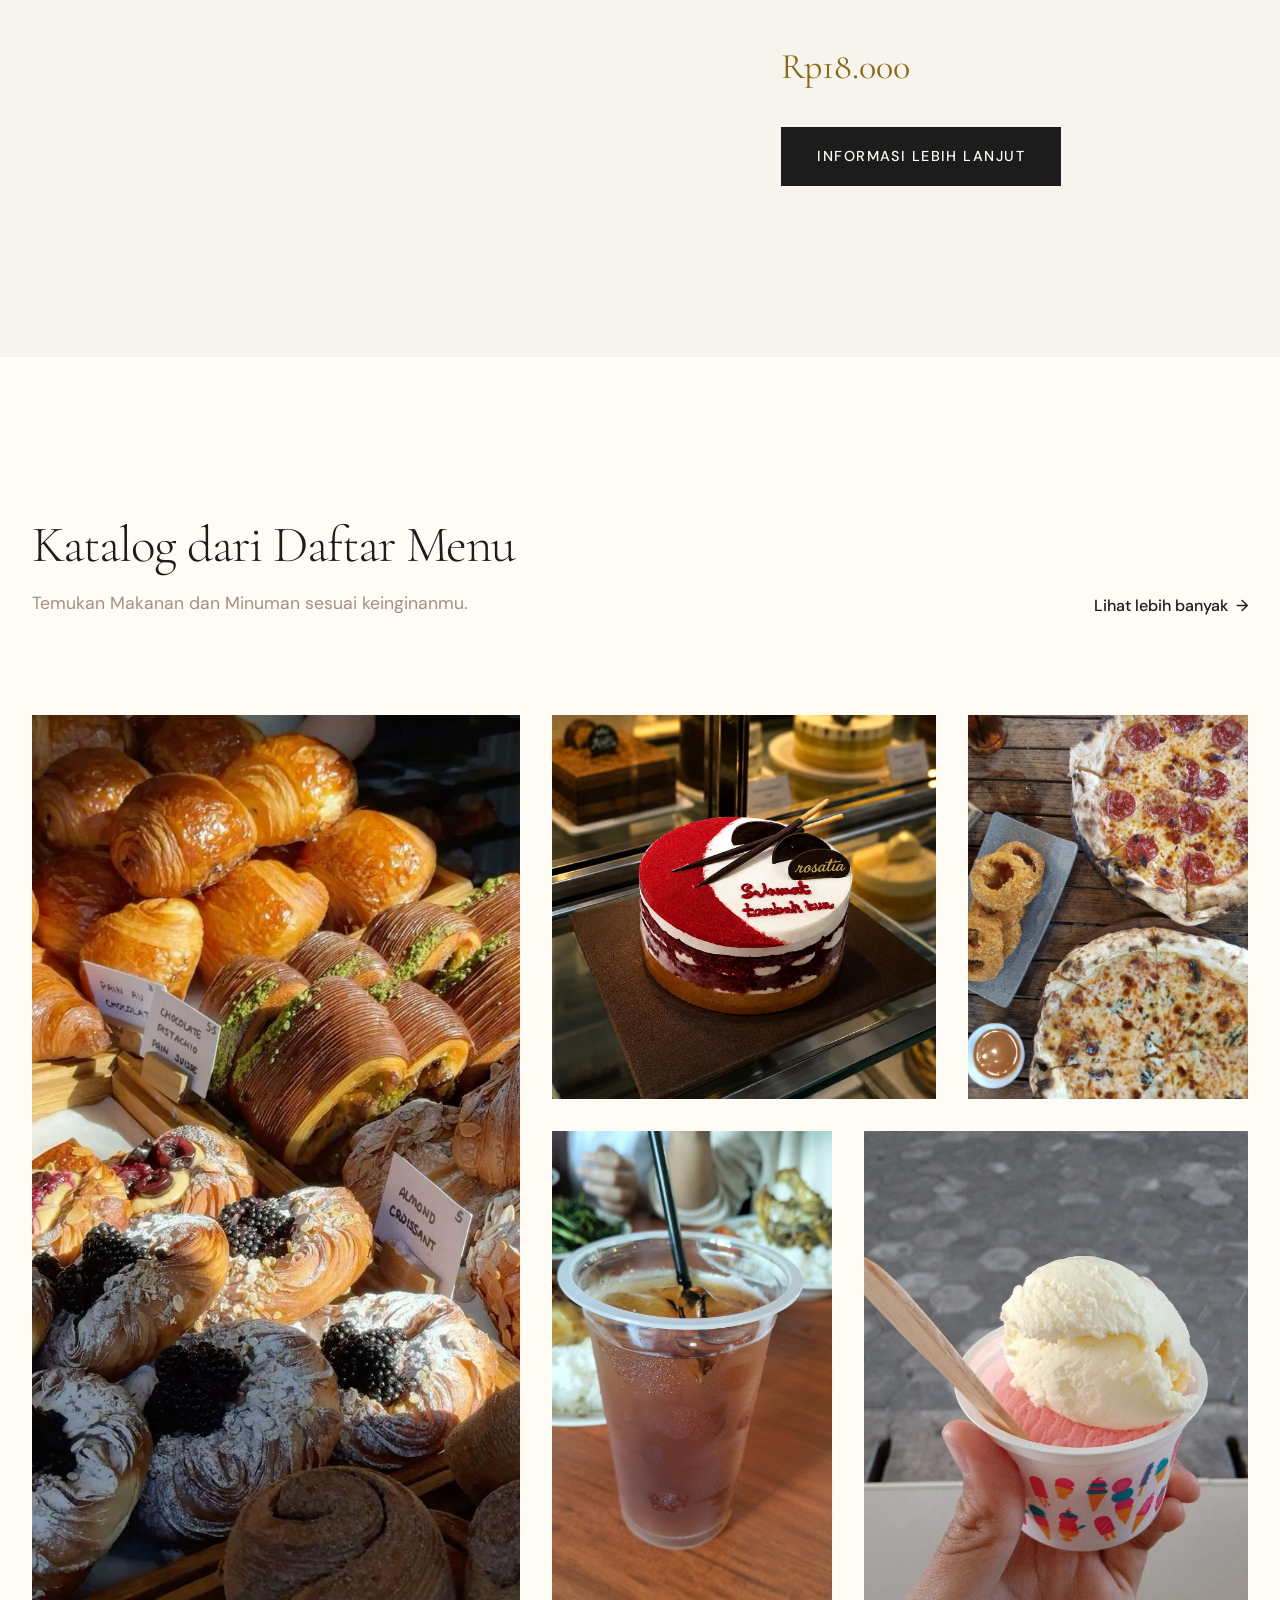
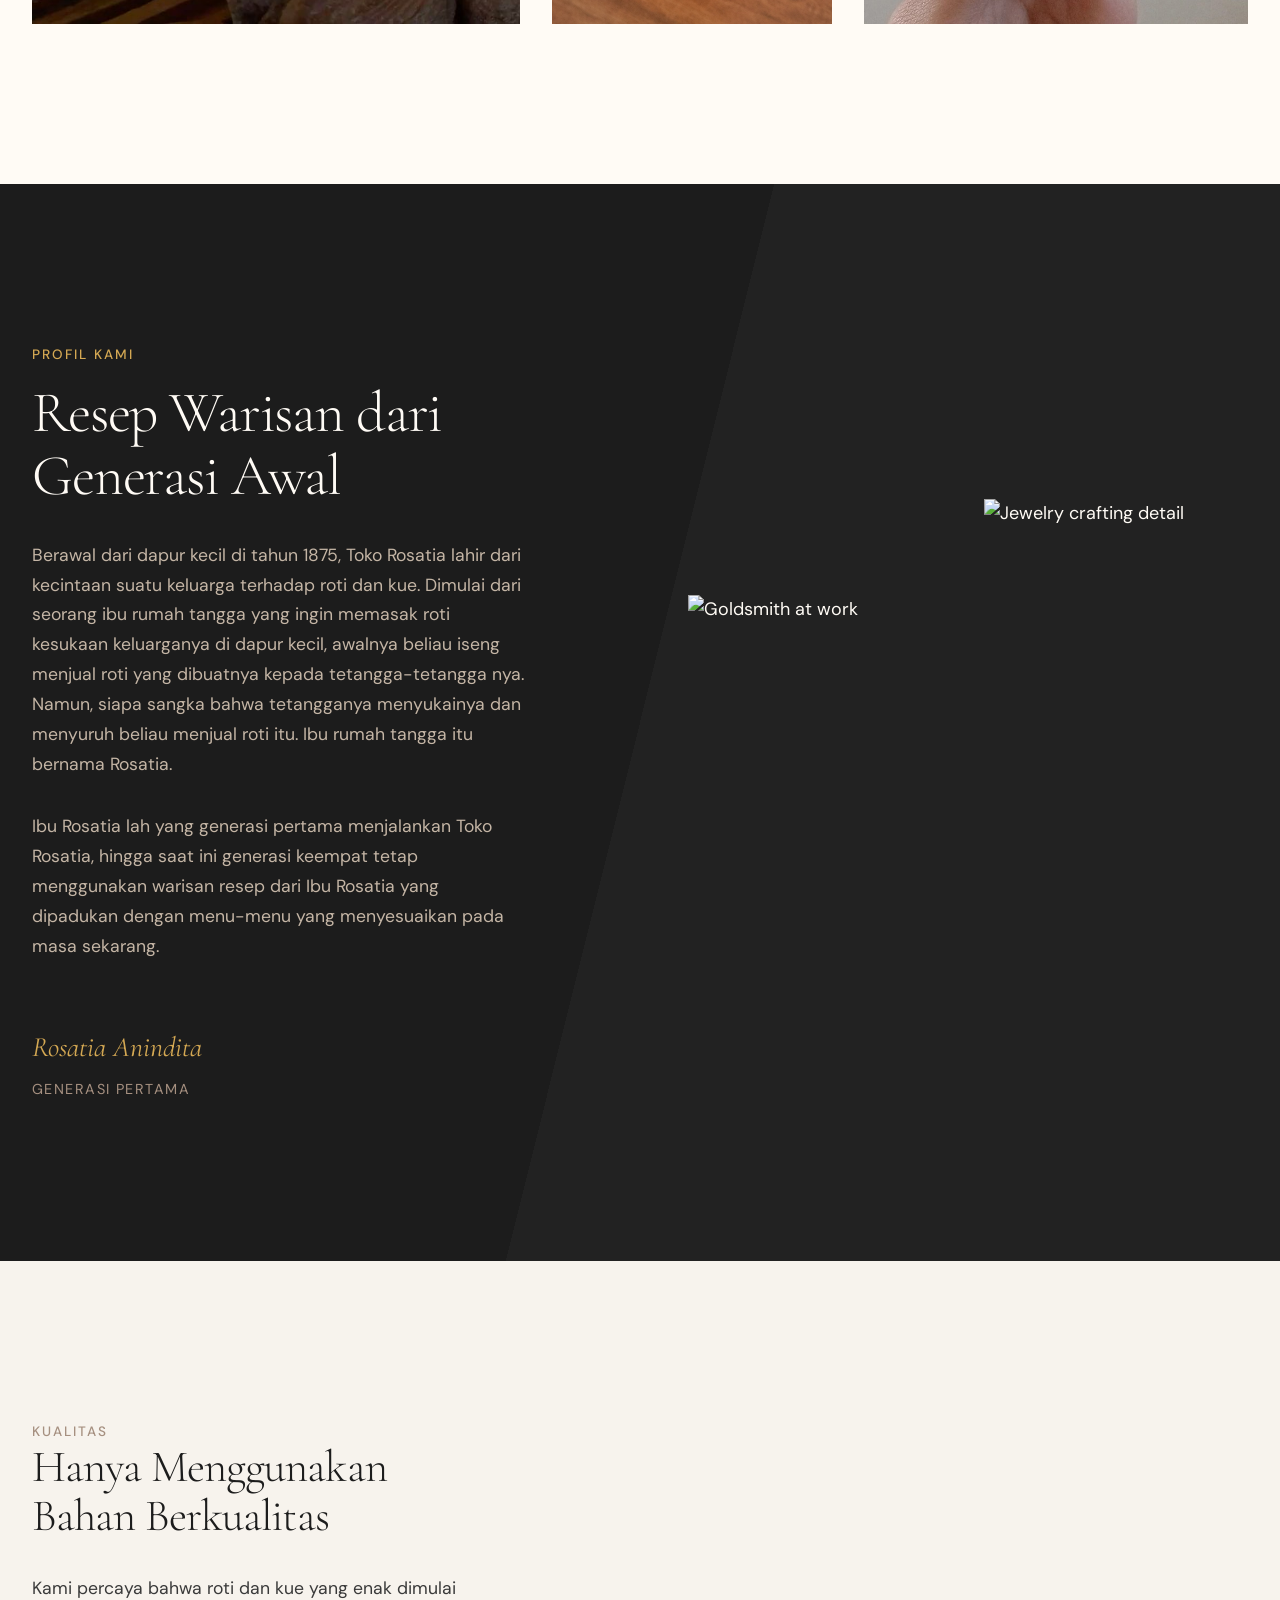
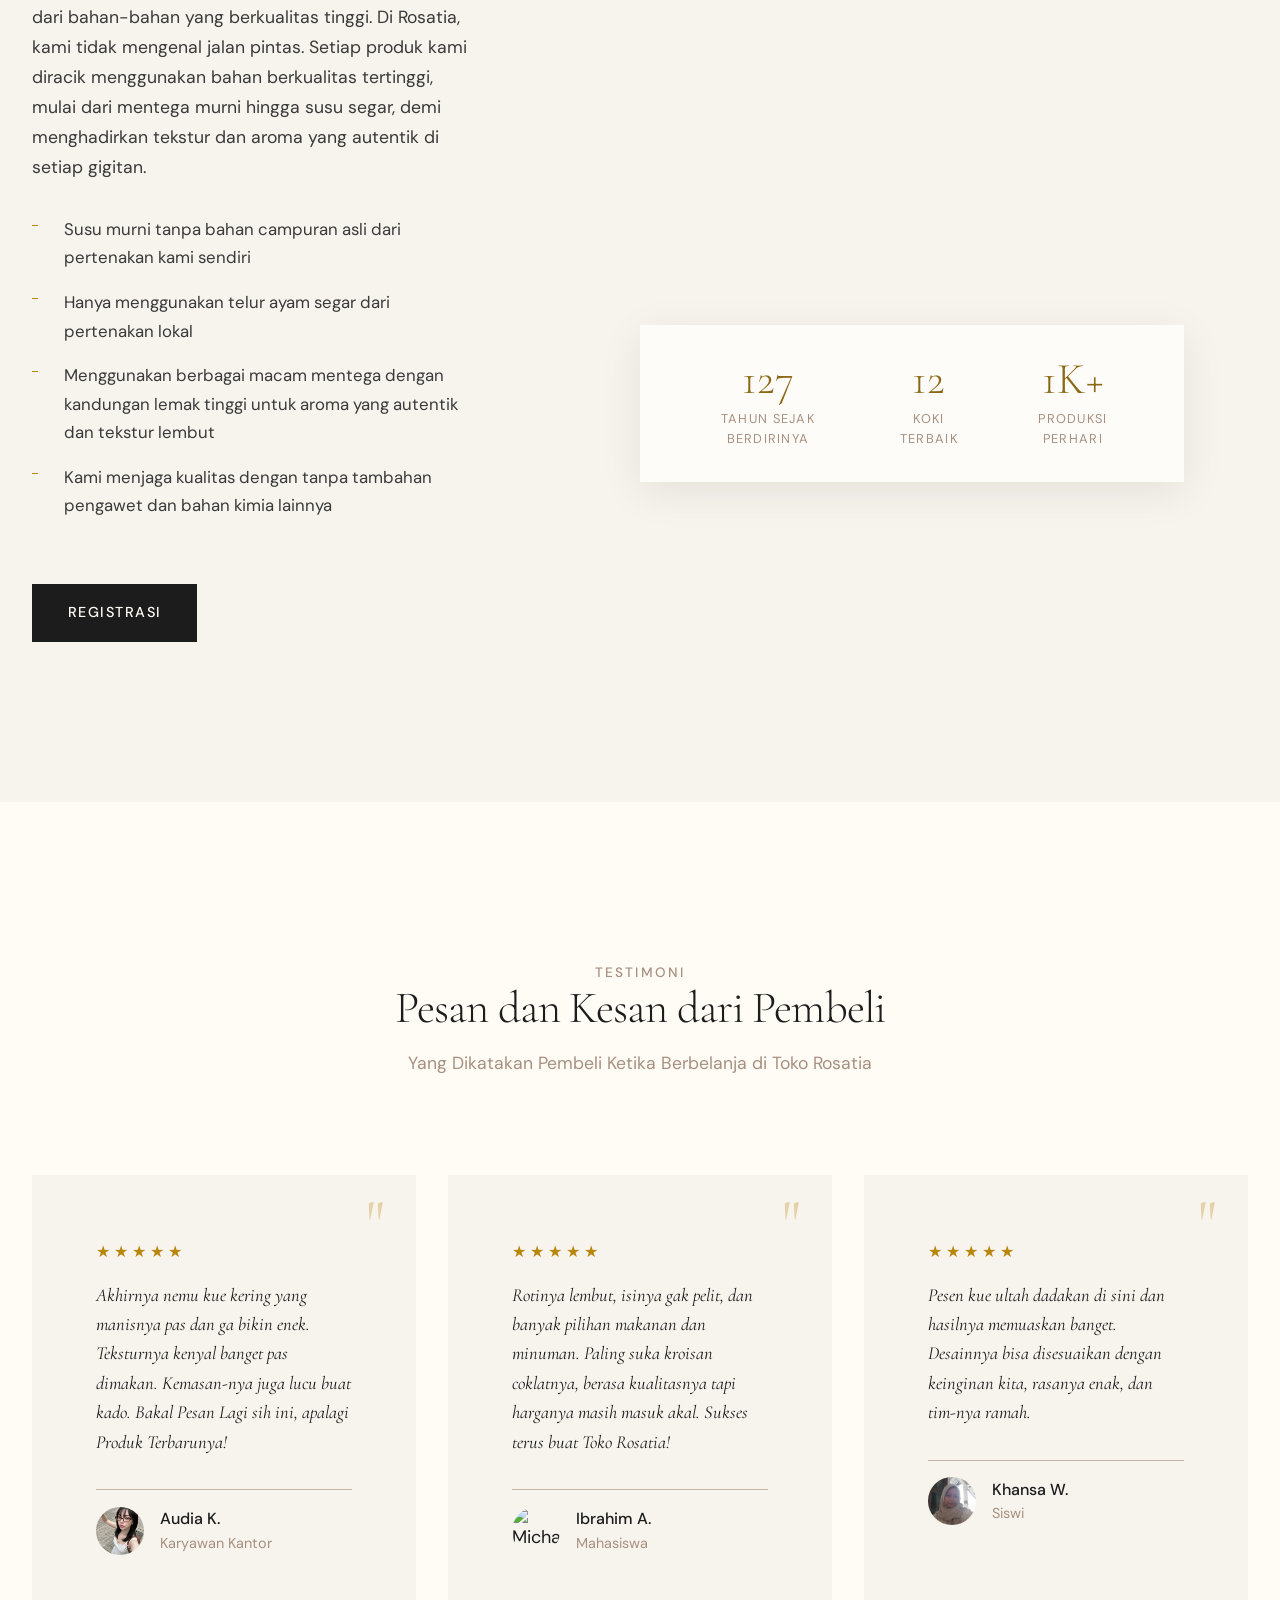
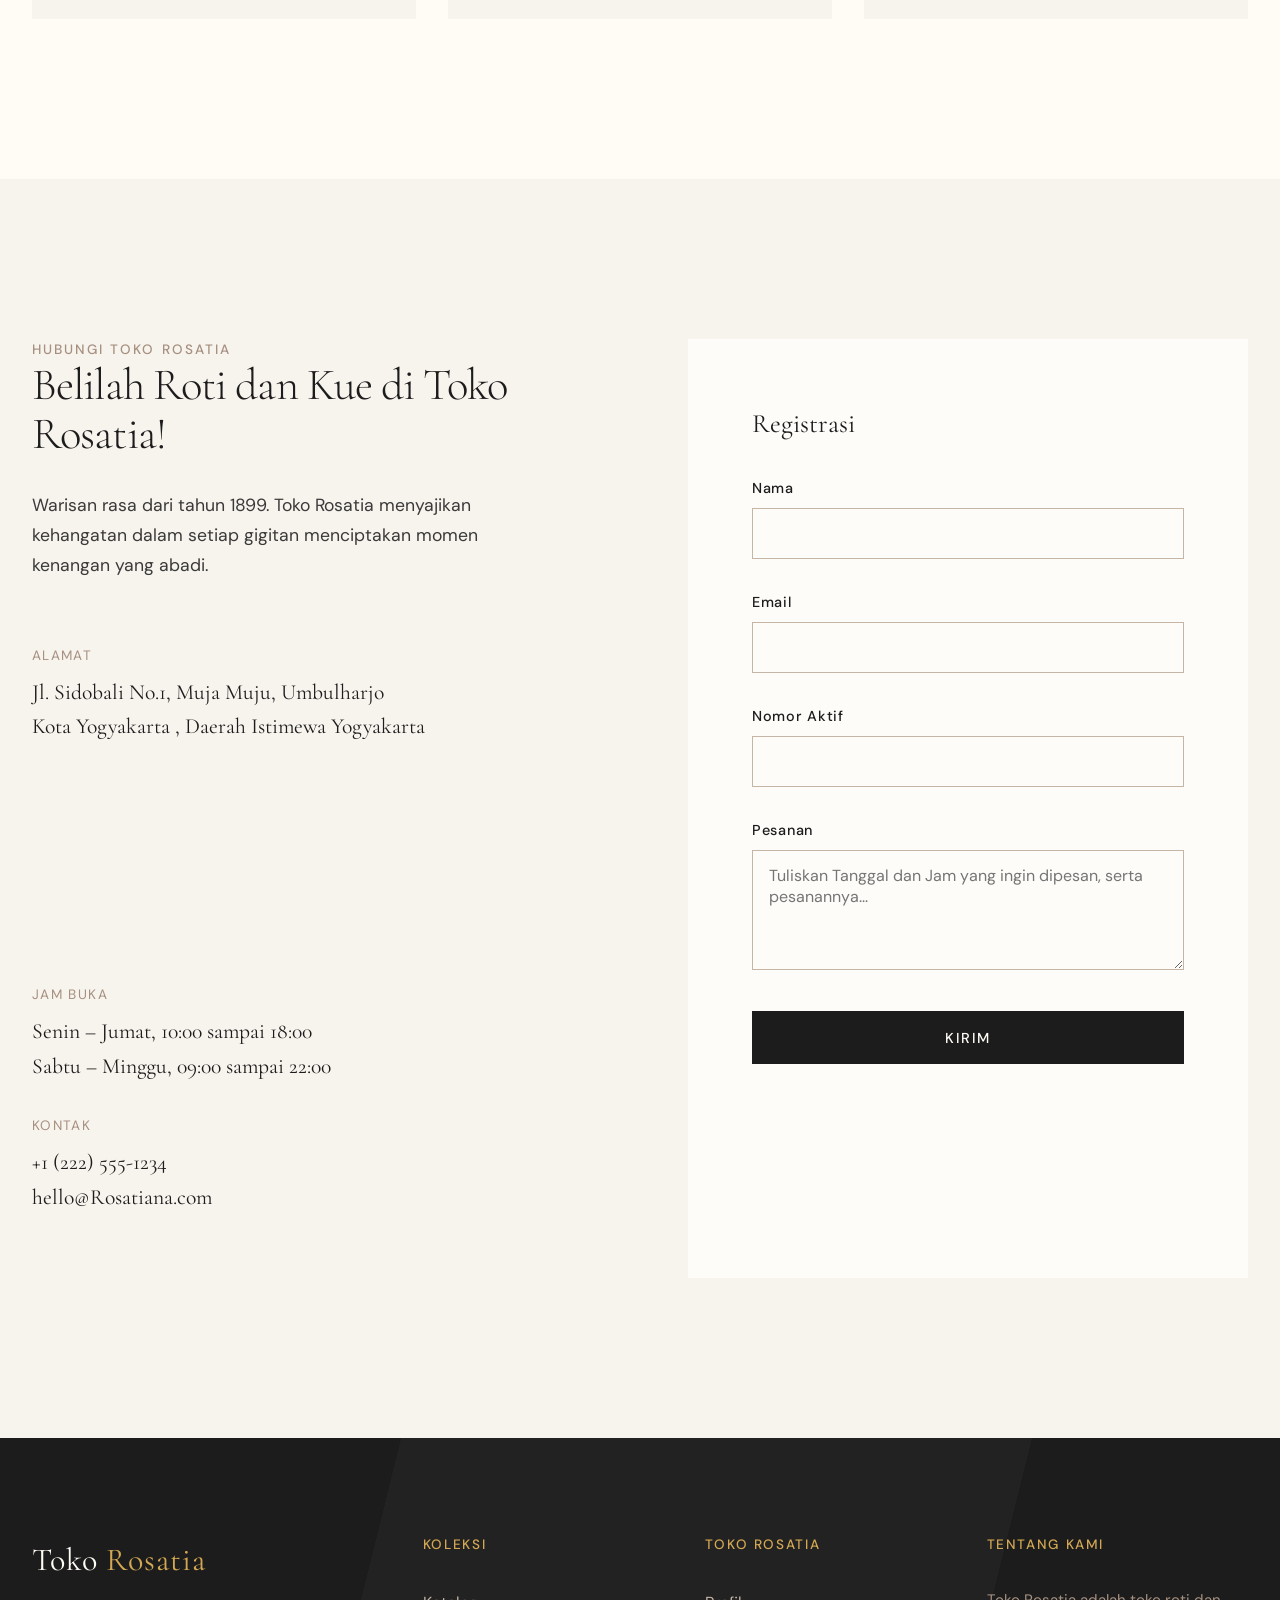
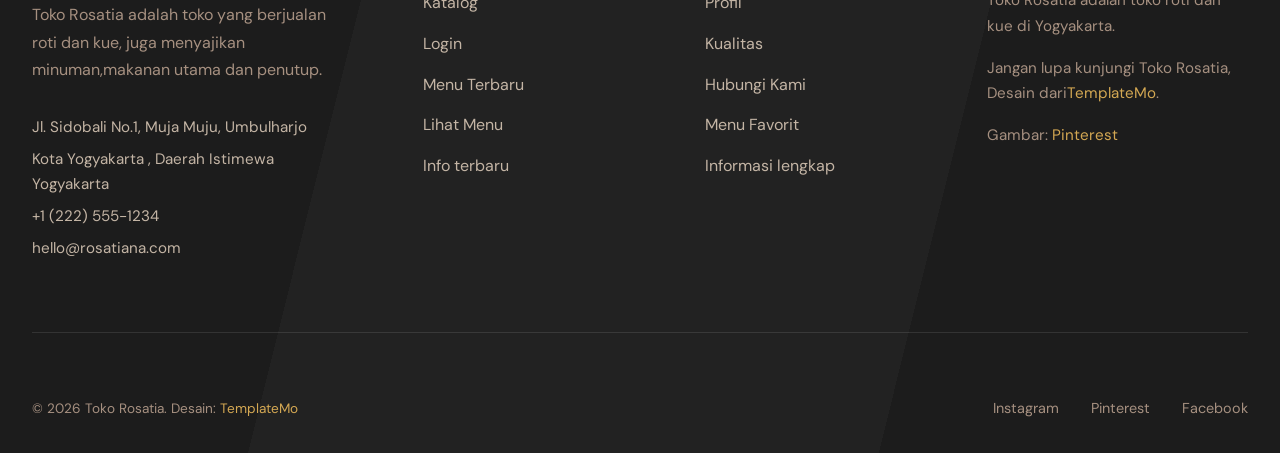
==== commit ce0e4301: "Update index.html" ====
--- a/index.html
+++ b/index.html
@@ -91,7 +91,7 @@
                 <img src="images/maison-hero-02.jpg" 
                      alt="Kue Kering Bluberi Lemon">
             </div>
-            <div class="hero-slide" data-title="Kroisan Coklat" data-price="Mulai Rp22.000">
+            <div class="hero-slide" data-title="Kroisan" data-price="Mulai Rp22.000">
                 <img src="images/maison-hero-03.jpg" 
                      alt="Kroisan">
             </div>
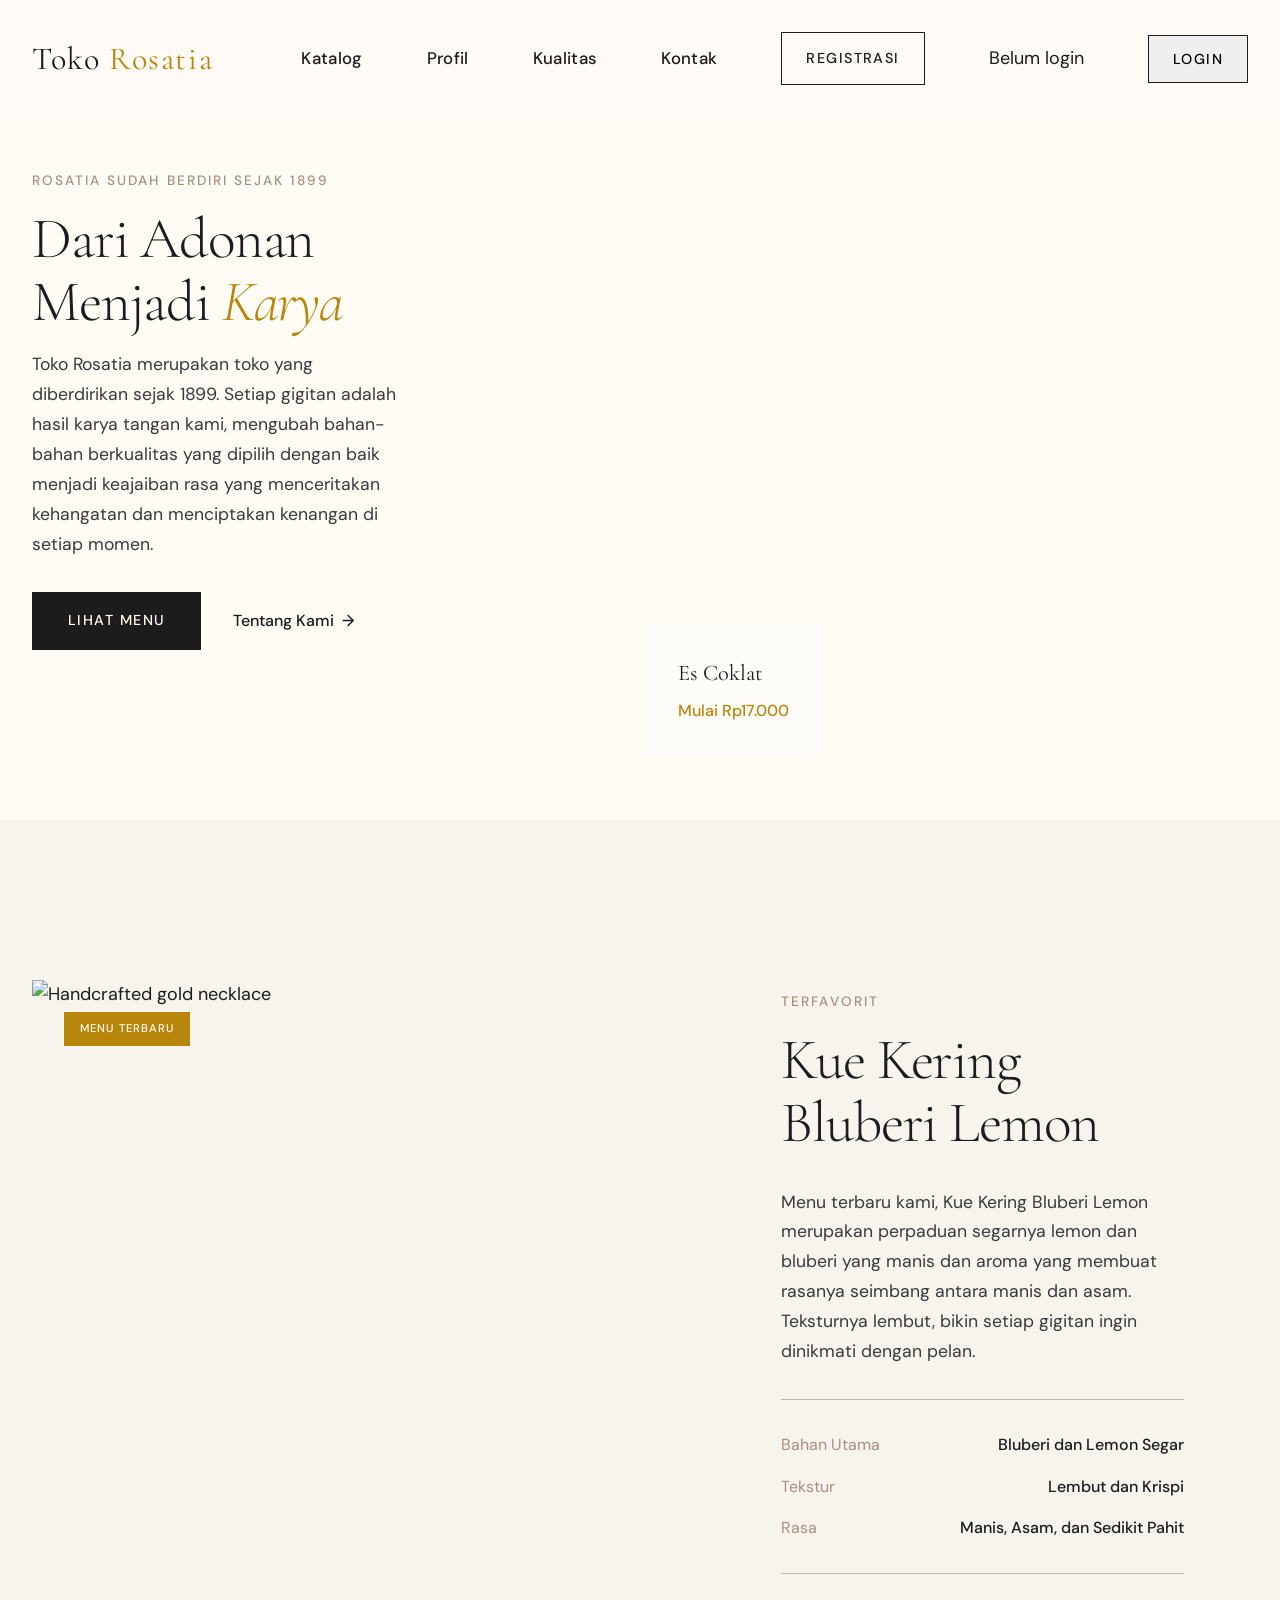
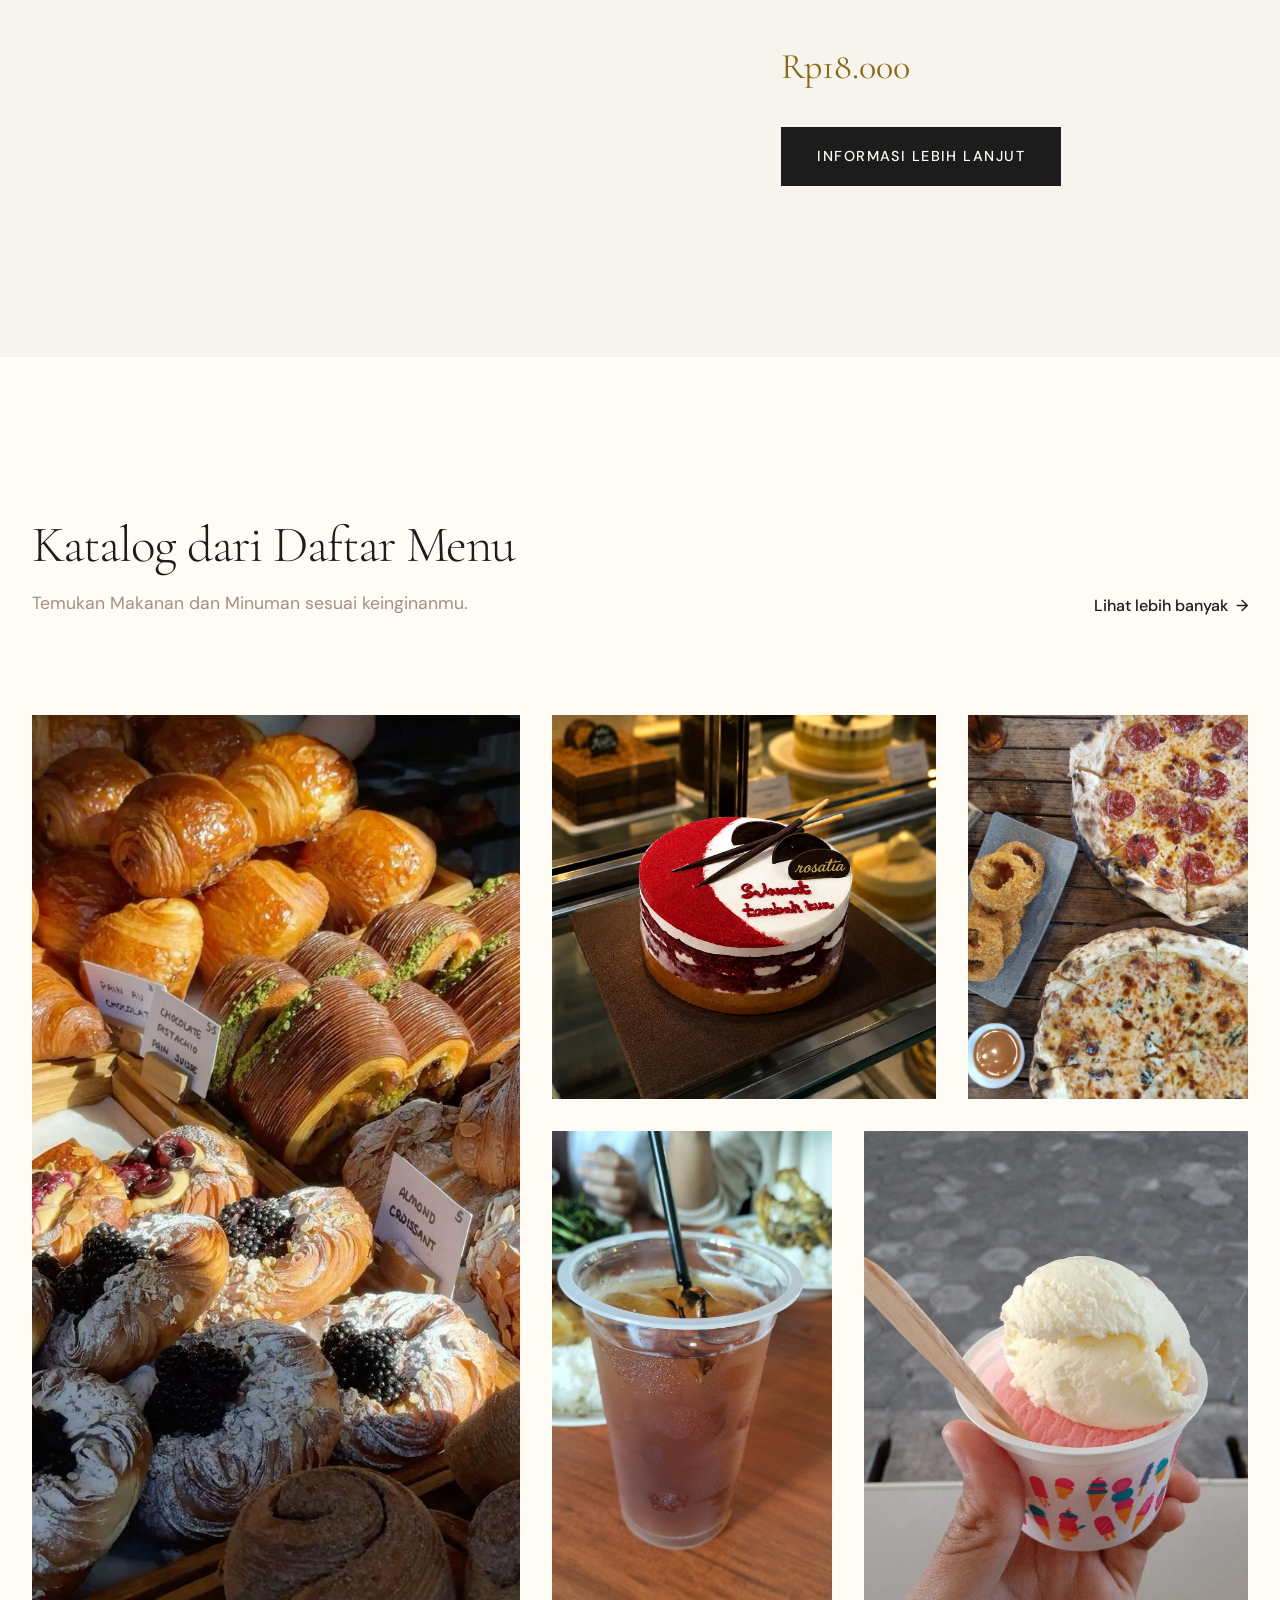
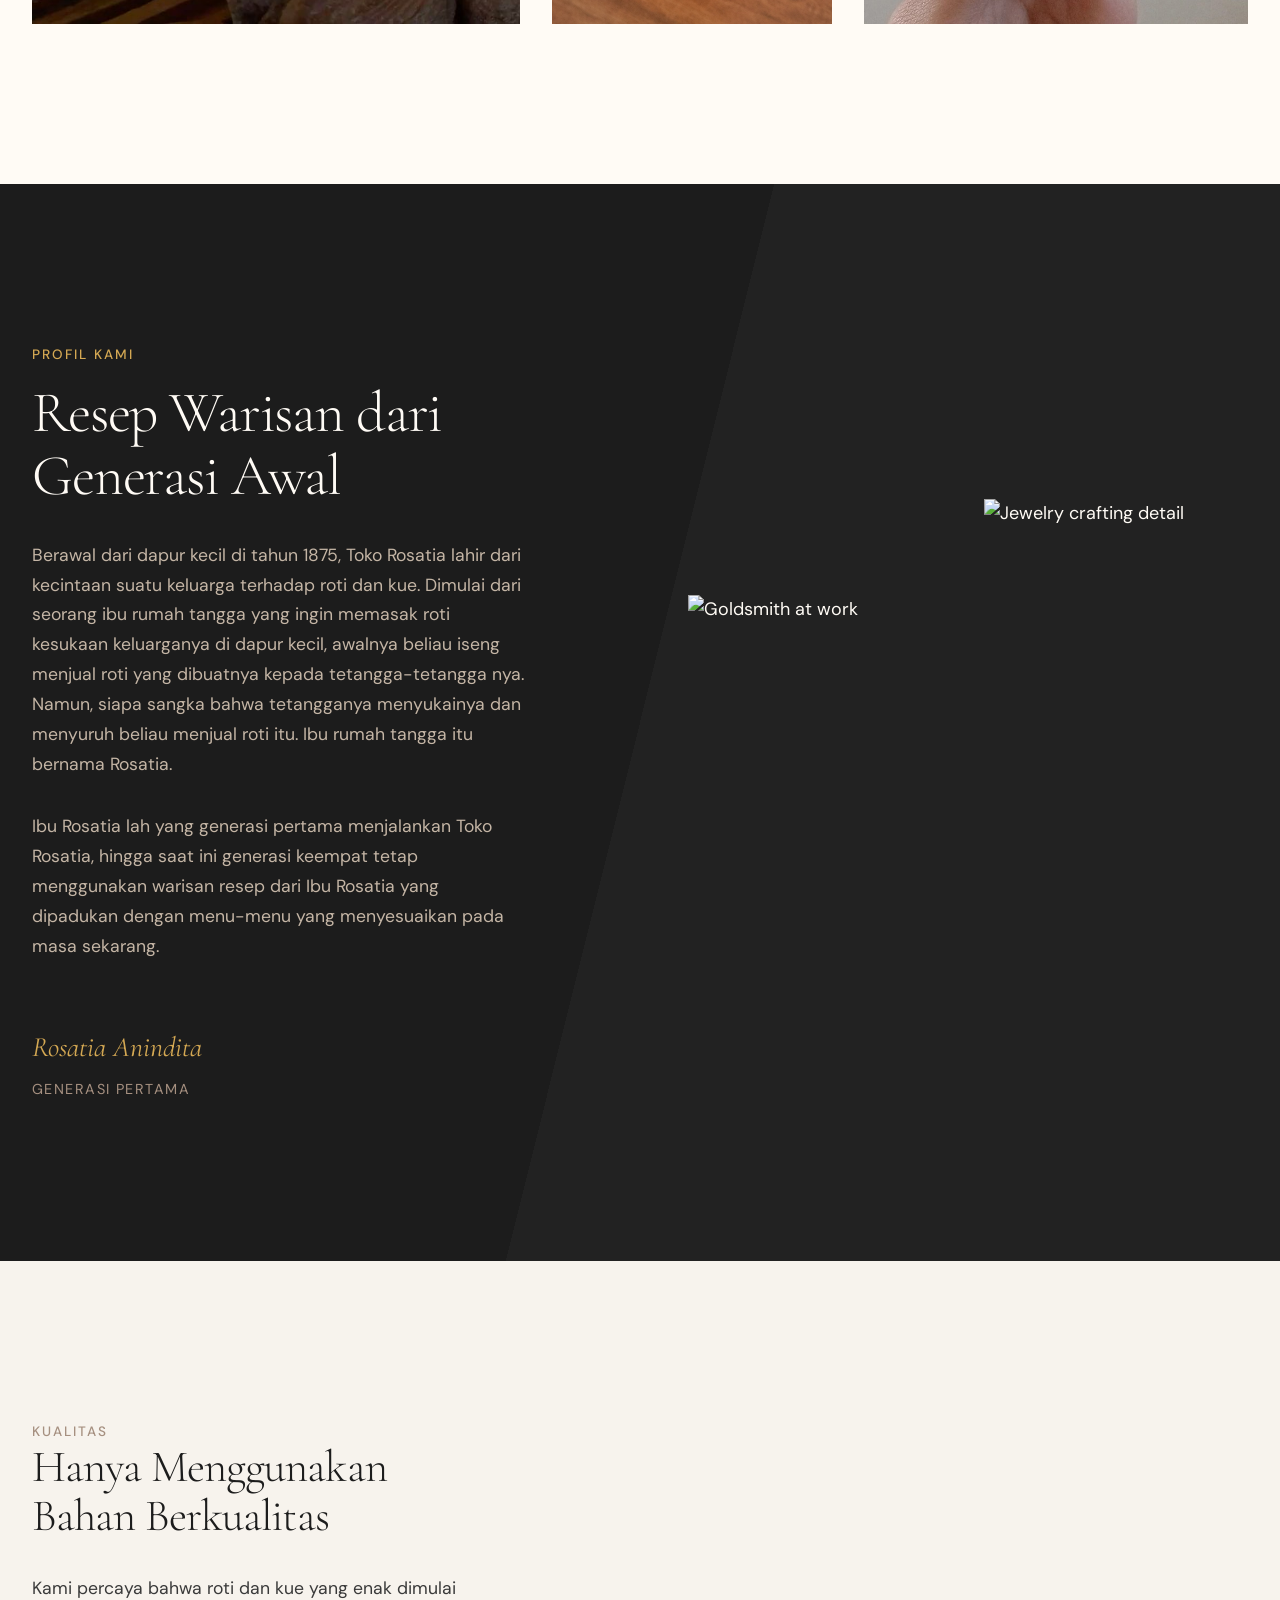
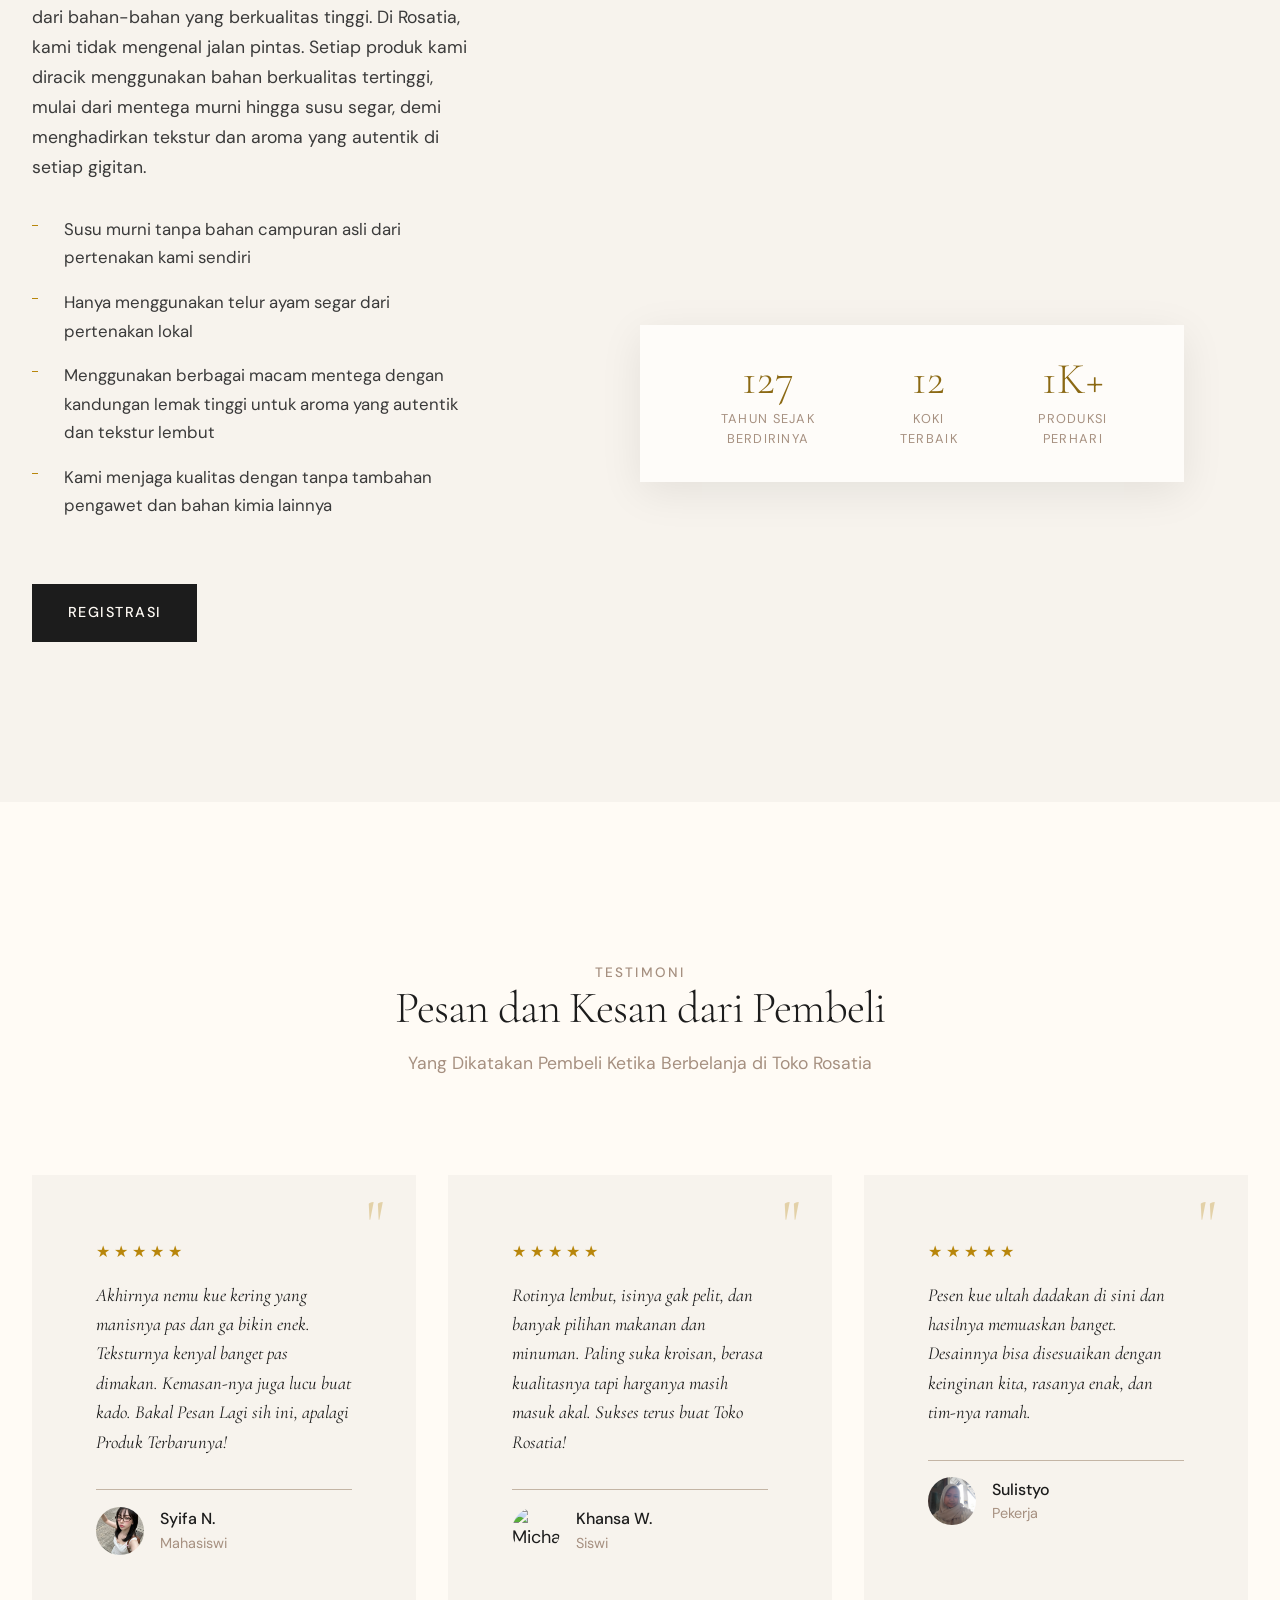
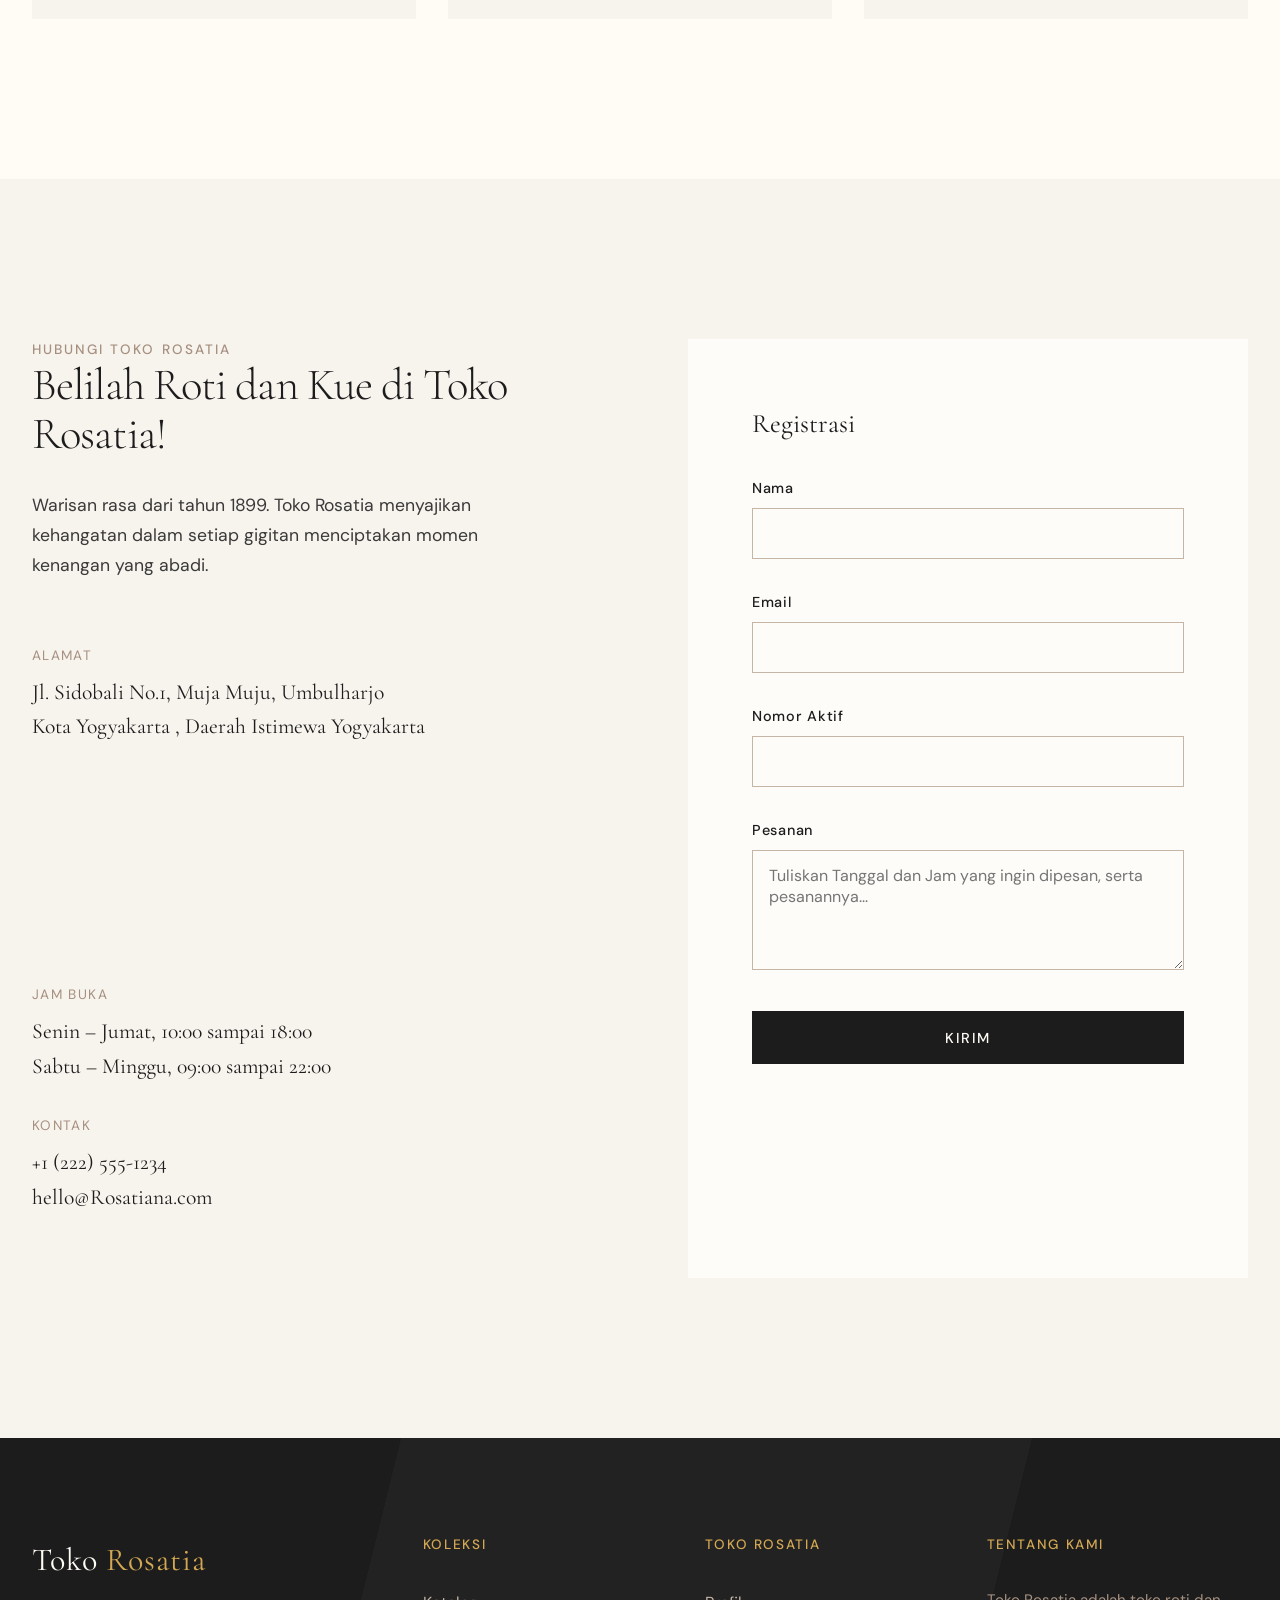
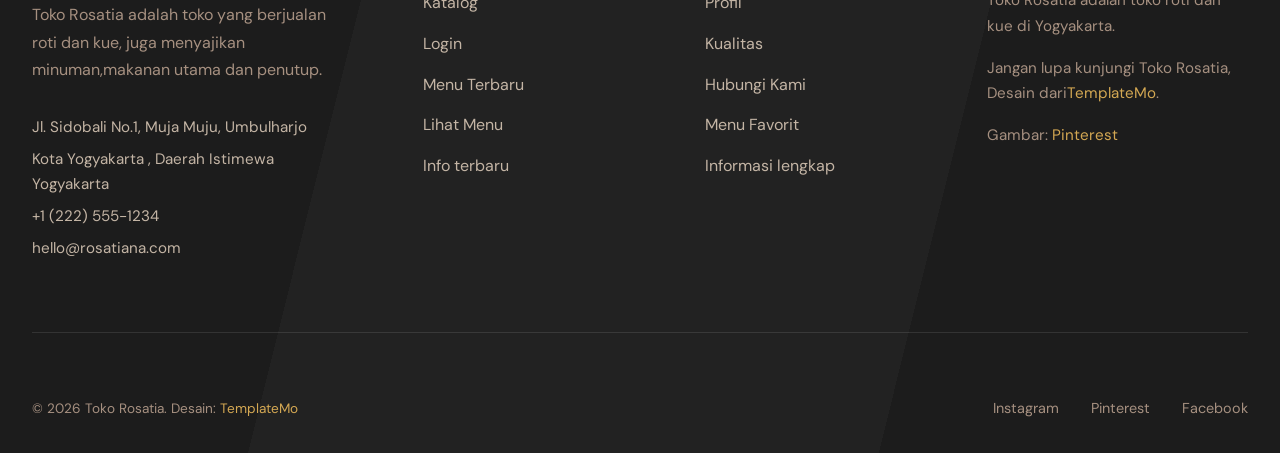
==== commit e70bbd98: "Update index.html" ====
--- a/index.html
+++ b/index.html
@@ -83,9 +83,9 @@
             </div>
         </div>
         <div class="hero-image">
-            <div class="hero-slide active" data-title="Kopi Americano" data-price="Mulai Rp17.000">
+            <div class="hero-slide active" data-title="Es Coklat" data-price="Mulai Rp17.000">
                 <img src="images/maison-hero-01.jpg" 
-                     alt="Kopi Americano">
+                     alt="Es Coklat">
             </div>
             <div class="hero-slide" data-title="Kue Kering Bluberi Lemon" data-price="Mulai Rp18.000">
                 <img src="images/maison-hero-02.jpg" 
@@ -96,7 +96,7 @@
                      alt="Kroisan">
             </div>
             <div class="hero-image-overlay">
-                <p class="overlay-title" id="heroTitle">Kopi Americano</p>
+                <p class="overlay-title" id="heroTitle">Es Coklat</p>
                 <p class="overlay-price" id="heroPrice">Mulai Rp17.000</p>
             </div>
         </div>
@@ -313,8 +313,8 @@
                             <img src="images/avatar-01.jpg" alt="Catherine W.">
                         </div>
                         <div class="testimonial-info">
-                            <p class="testimonial-name">Audia K.</p>
-                            <p class="testimonial-detail">Karyawan Kantor</p>
+                            <p class="testimonial-name">Syifa N.</p>
+                            <p class="testimonial-detail">Mahasiswi</p>
                         </div>
                     </div>
                 </div>
@@ -324,15 +324,15 @@
                         <span>★</span><span>★</span><span>★</span><span>★</span><span>★</span>
                     </div>
                     <p class="testimonial-text">
-                        Rotinya lembut, isinya gak pelit, dan banyak pilihan makanan dan minuman. Paling suka kroisan coklatnya, berasa kualitasnya tapi harganya masih masuk akal. Sukses terus buat Toko Rosatia!
+                        Rotinya lembut, isinya gak pelit, dan banyak pilihan makanan dan minuman. Paling suka kroisan, berasa kualitasnya tapi harganya masih masuk akal. Sukses terus buat Toko Rosatia!
                     </p>
                     <div class="testimonial-author">
                         <div class="testimonial-avatar">
                             <img src="images/avatar-02.jpg" alt="Michael T.">
                         </div>
                         <div class="testimonial-info">
-                            <p class="testimonial-name">Ibrahim A.</p>
-                            <p class="testimonial-detail">Mahasiswa</p>
+                            <p class="testimonial-name">Khansa W.</p>
+                            <p class="testimonial-detail">Siswi</p>
                         </div>
                     </div>
                 </div>
@@ -349,8 +349,8 @@
                             <img src="images/avatar-03.jpg" alt="Eleanor M.">
                         </div>
                         <div class="testimonial-info">
-                            <p class="testimonial-name">Khansa W.</p>
-                            <p class="testimonial-detail">Siswi</p>
+                            <p class="testimonial-name">Sulistyo</p>
+                            <p class="testimonial-detail">Pekerja</p>
                         </div>
                     </div>
                 </div>
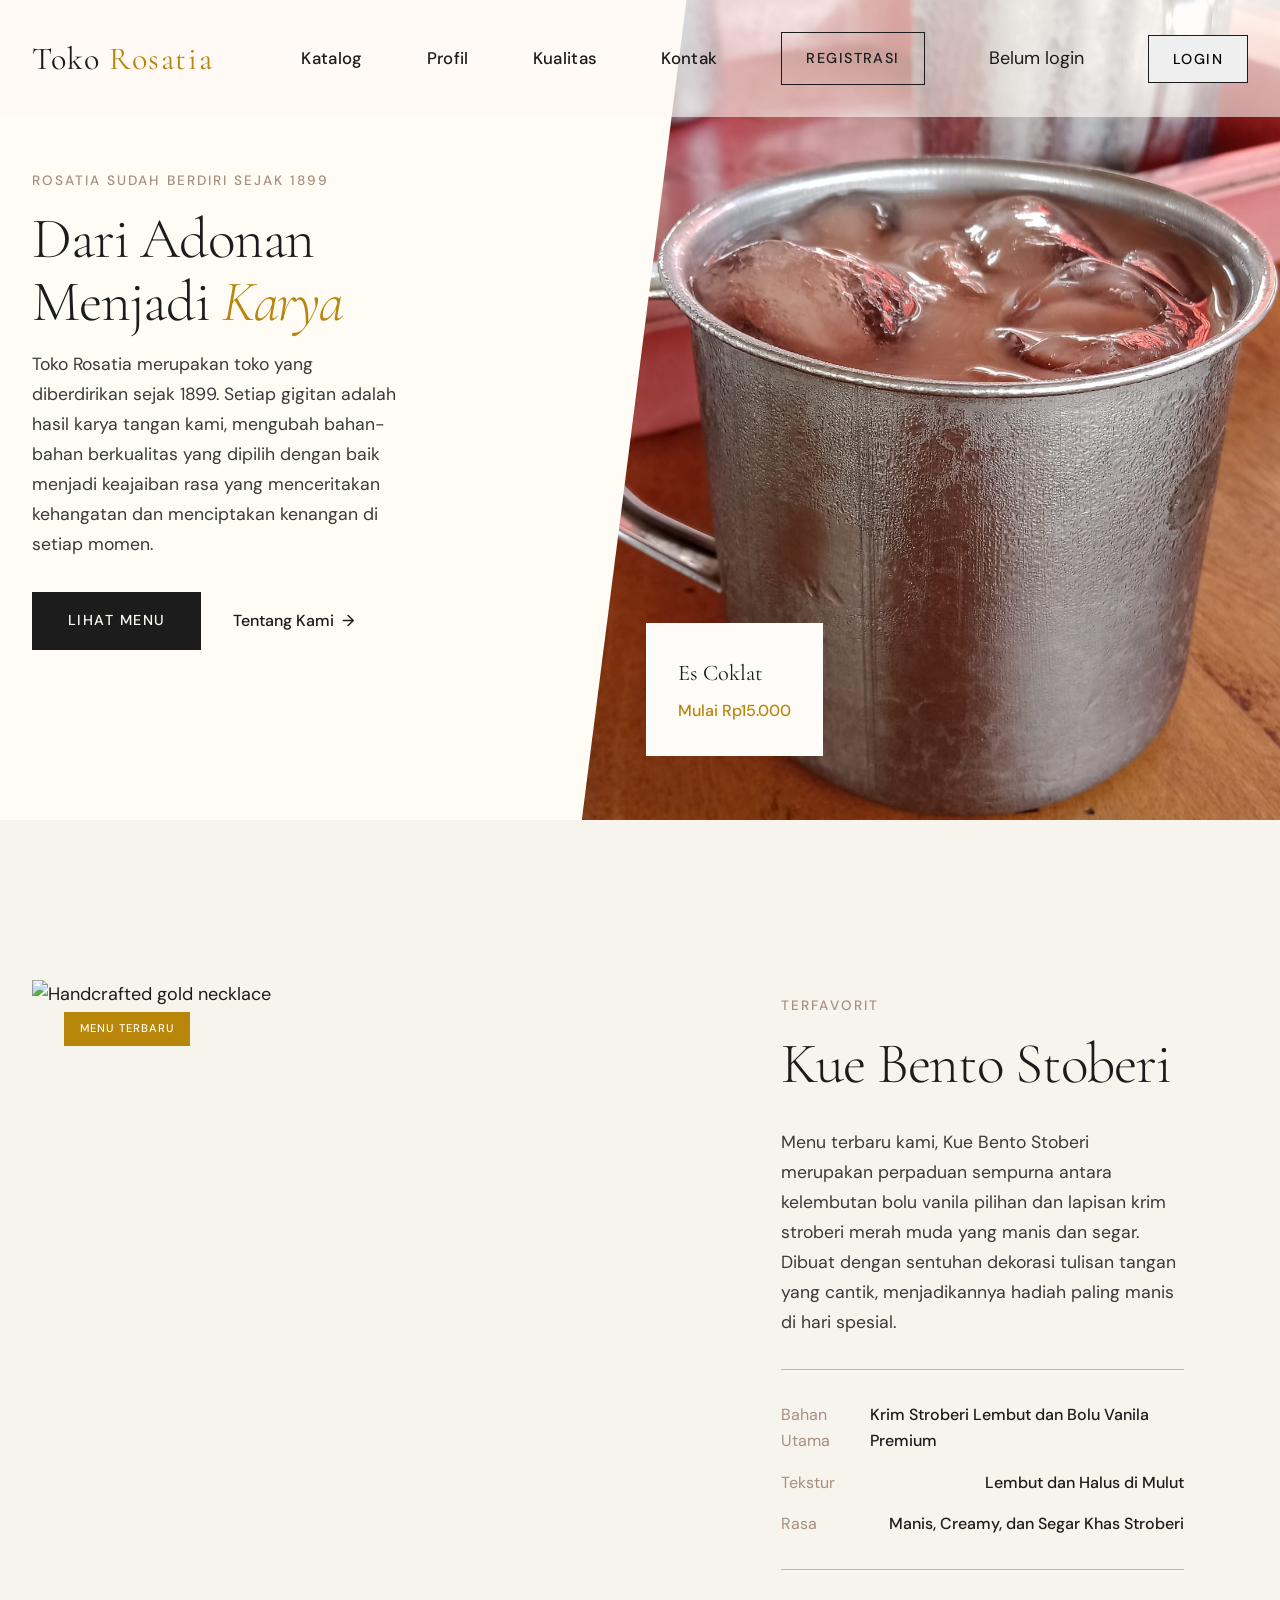
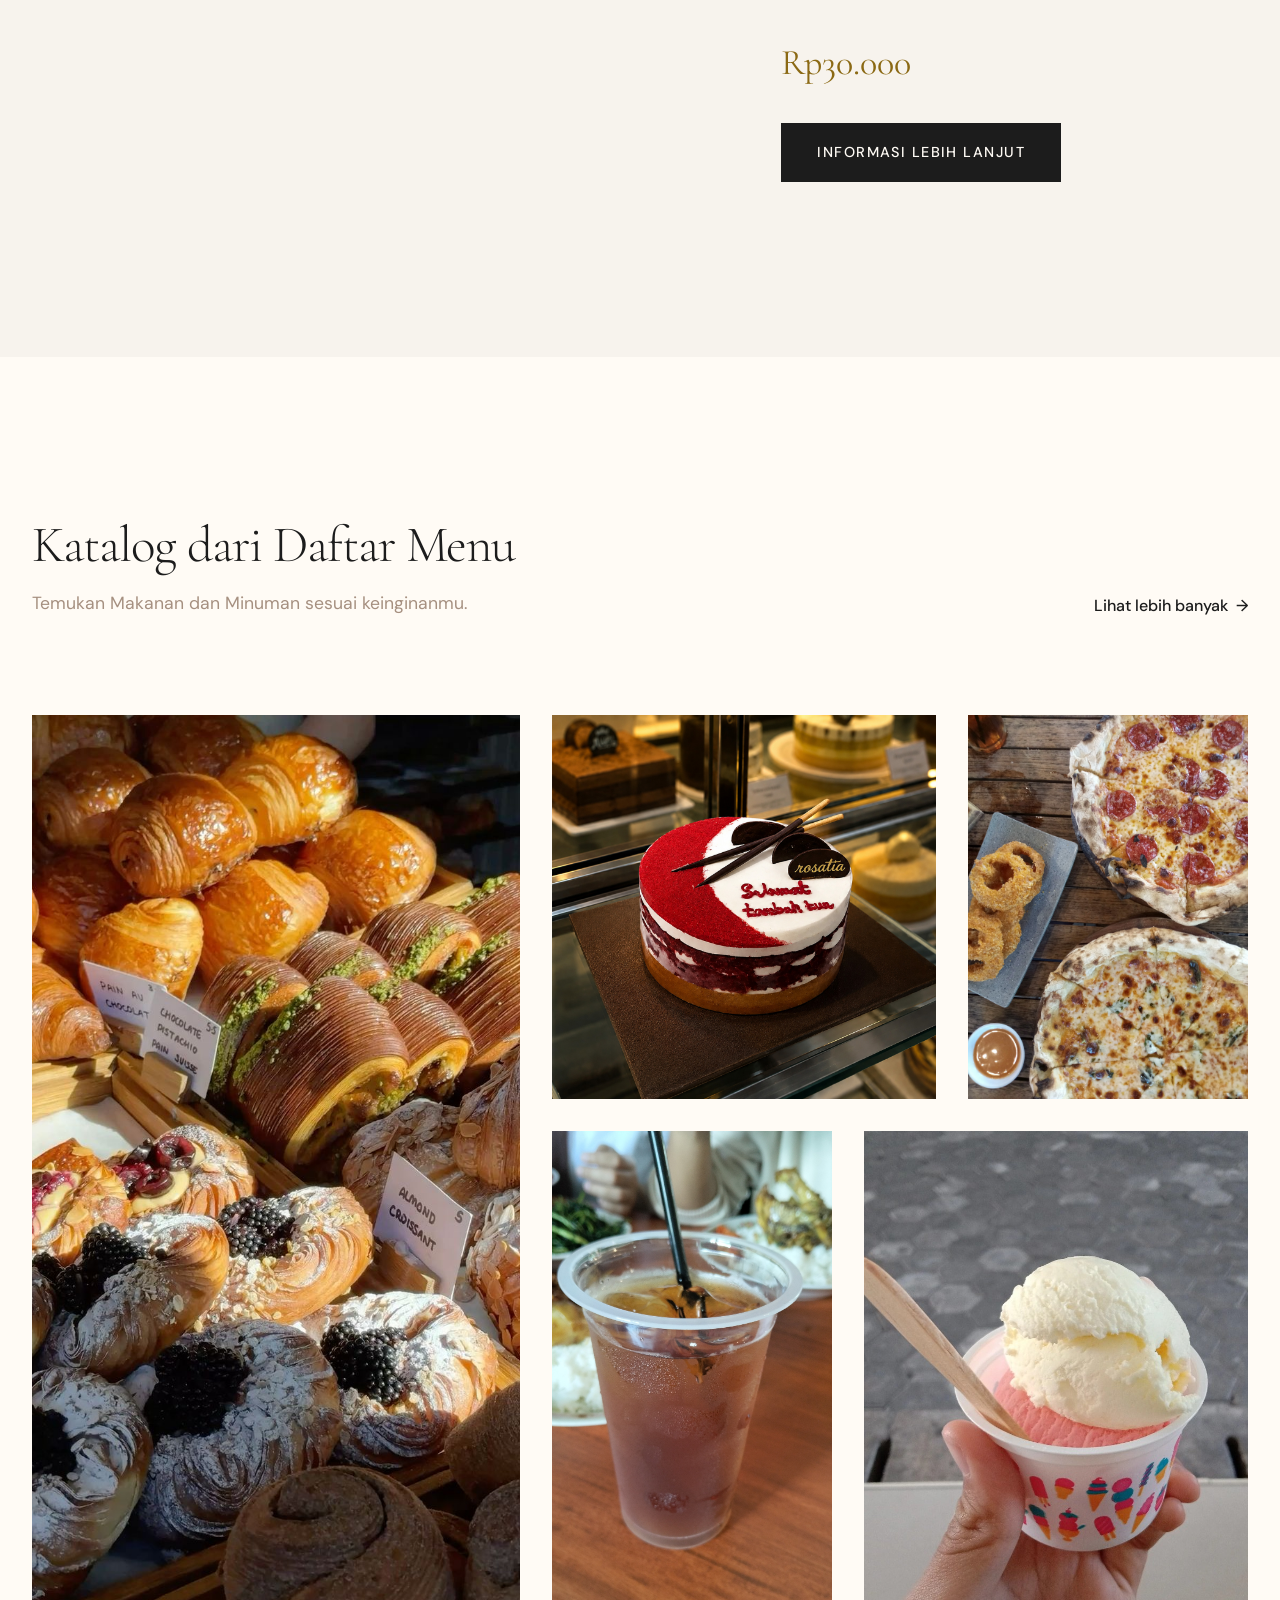
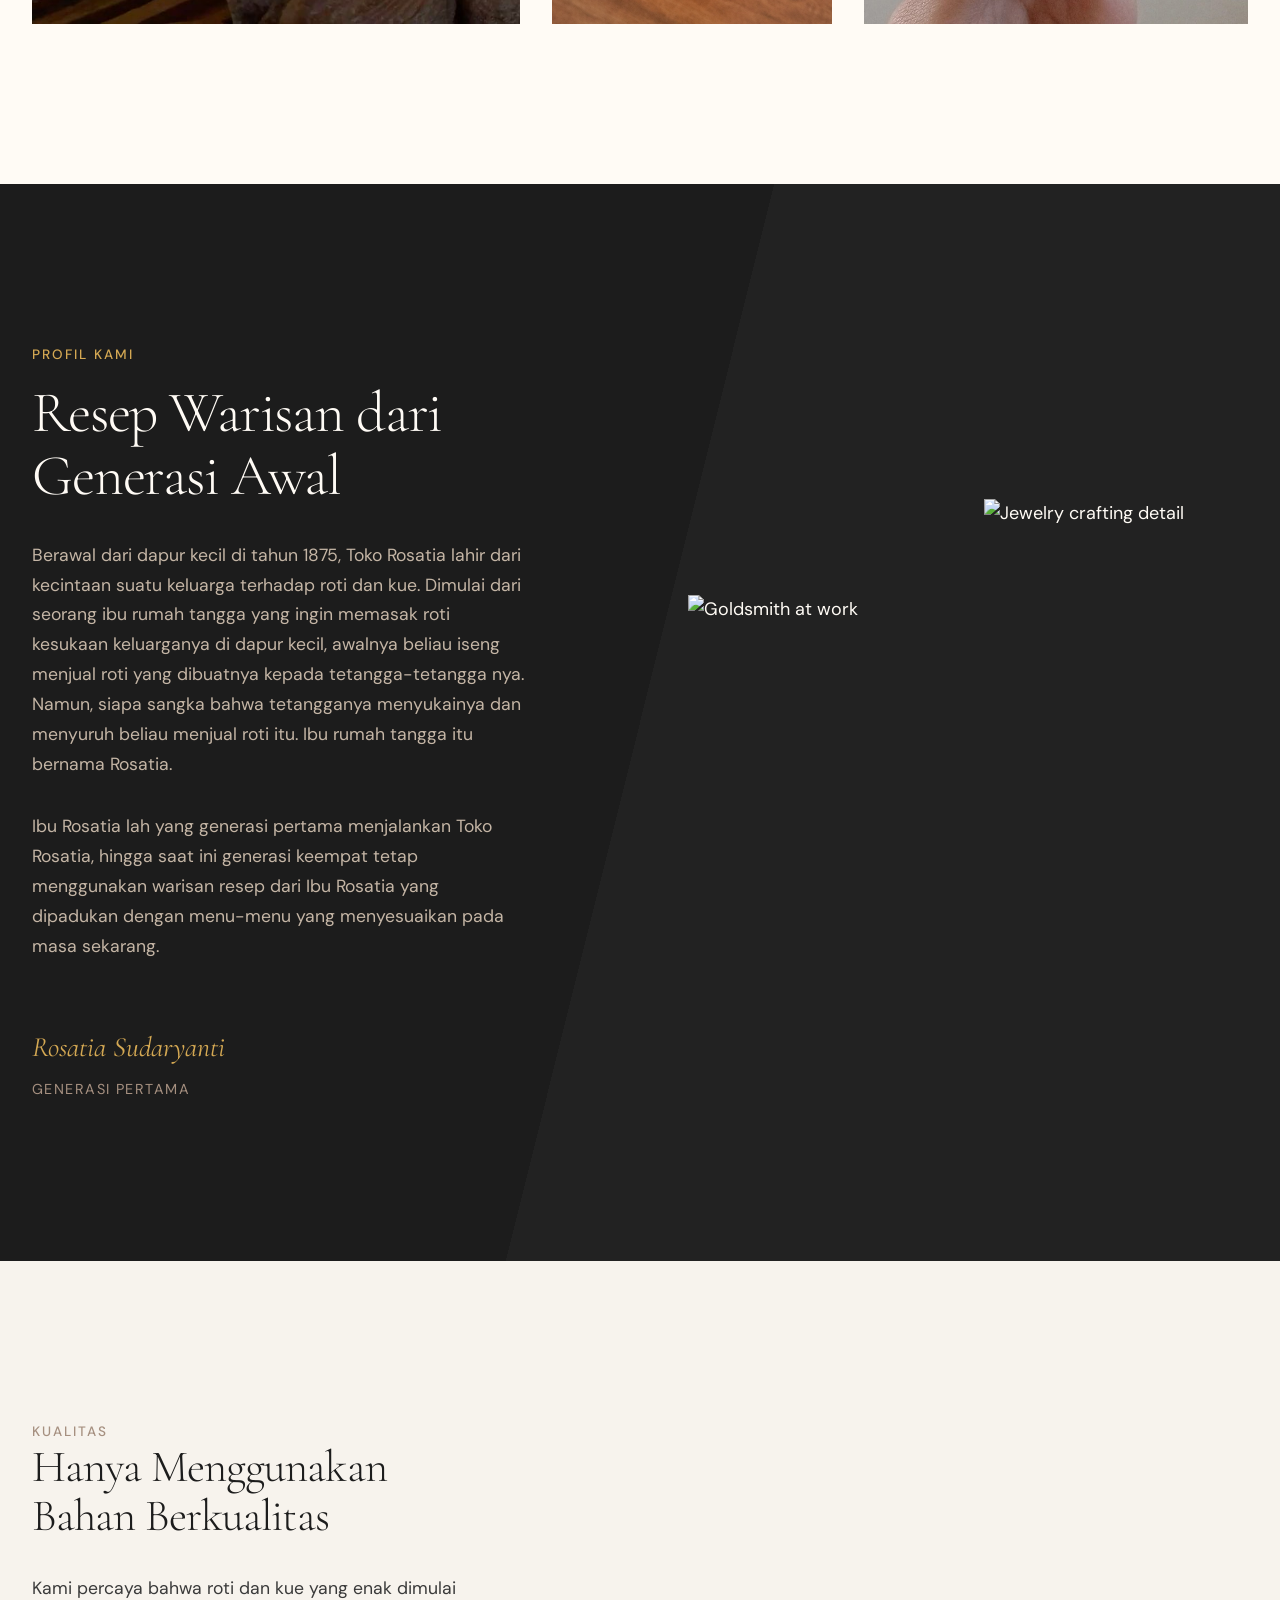
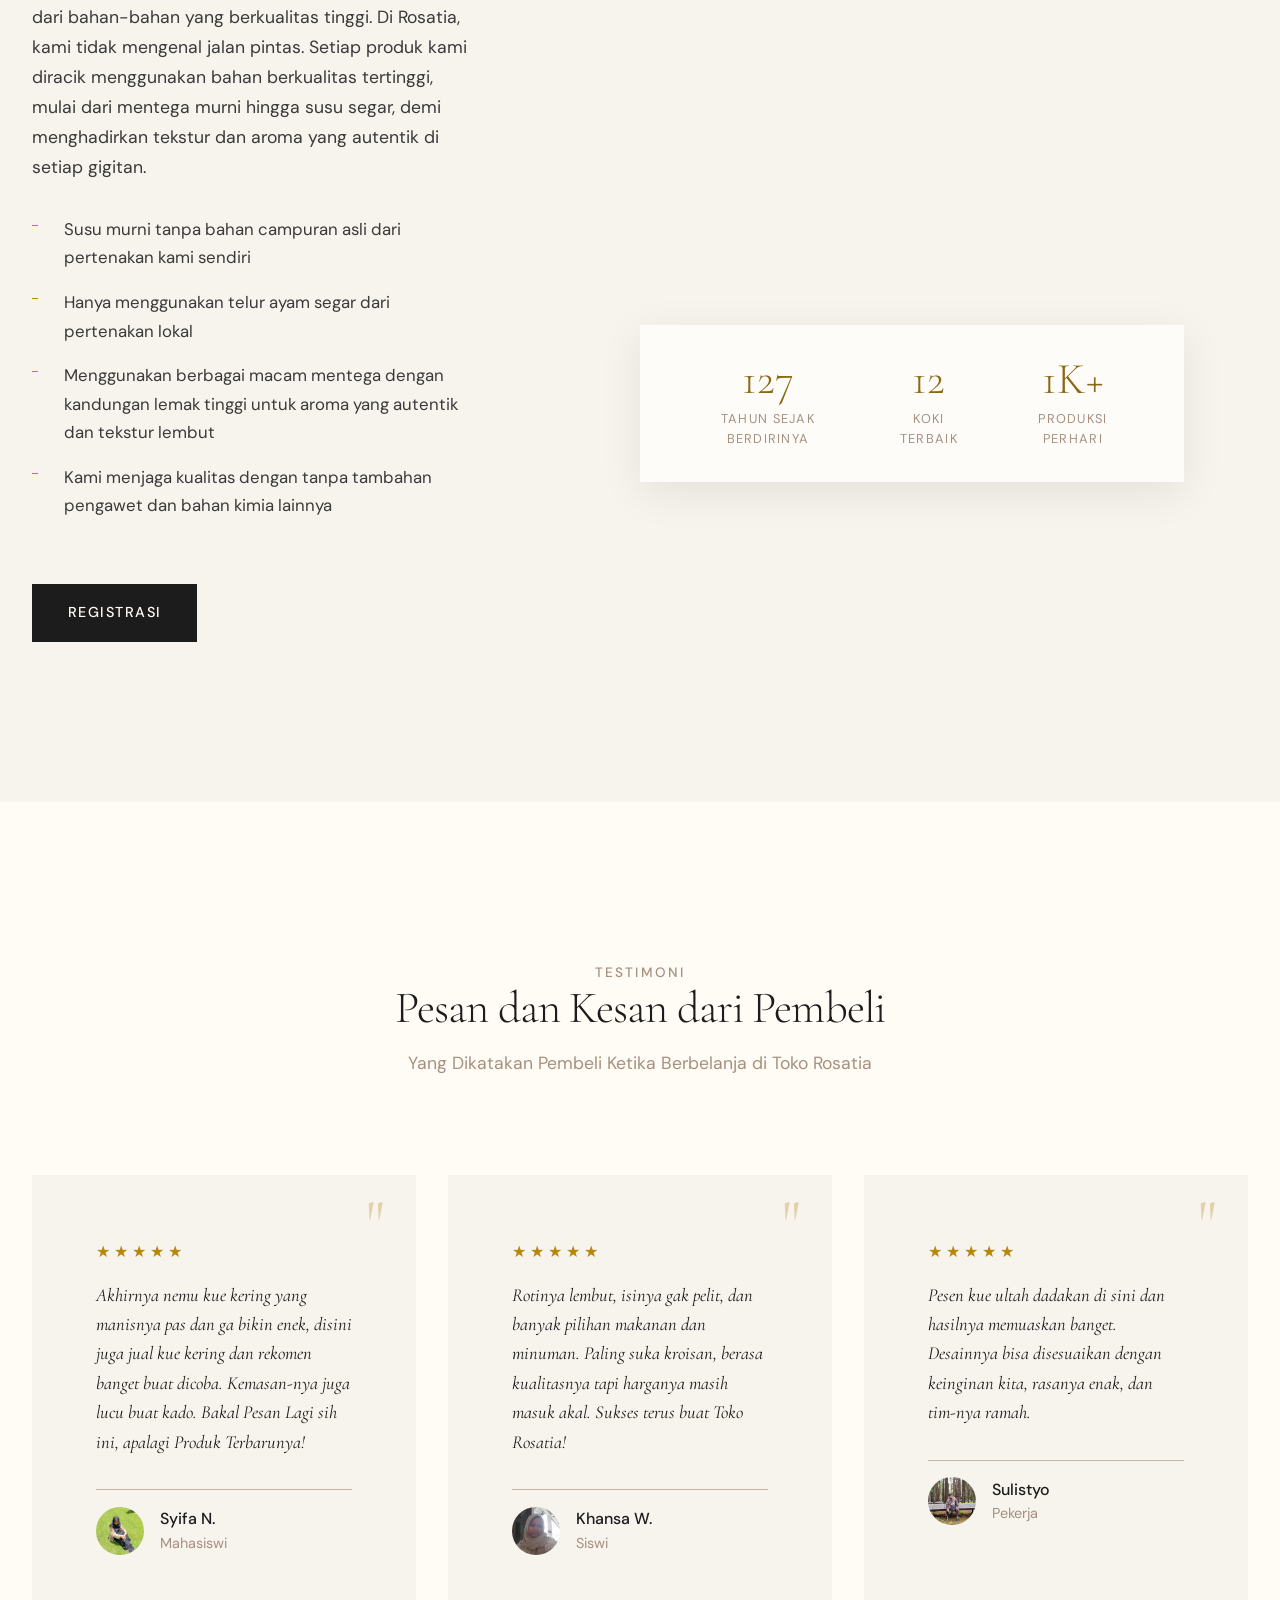
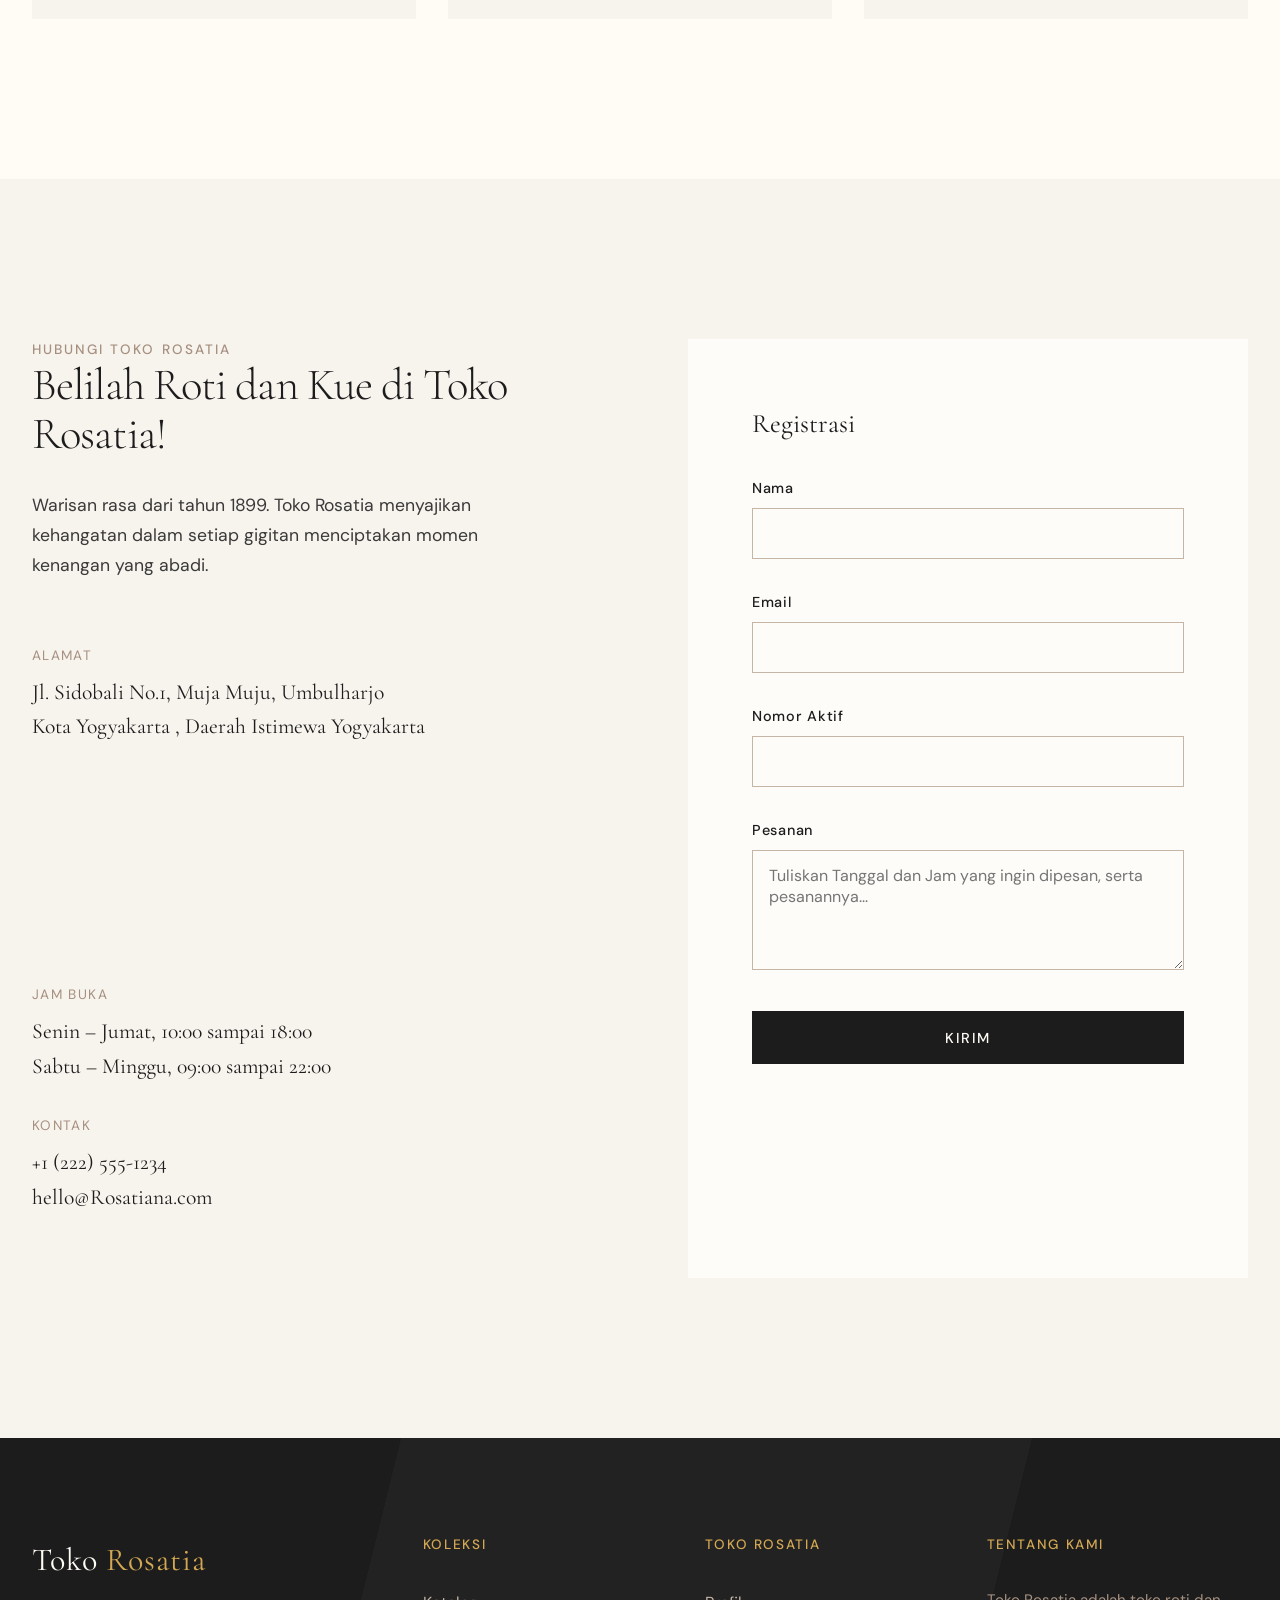
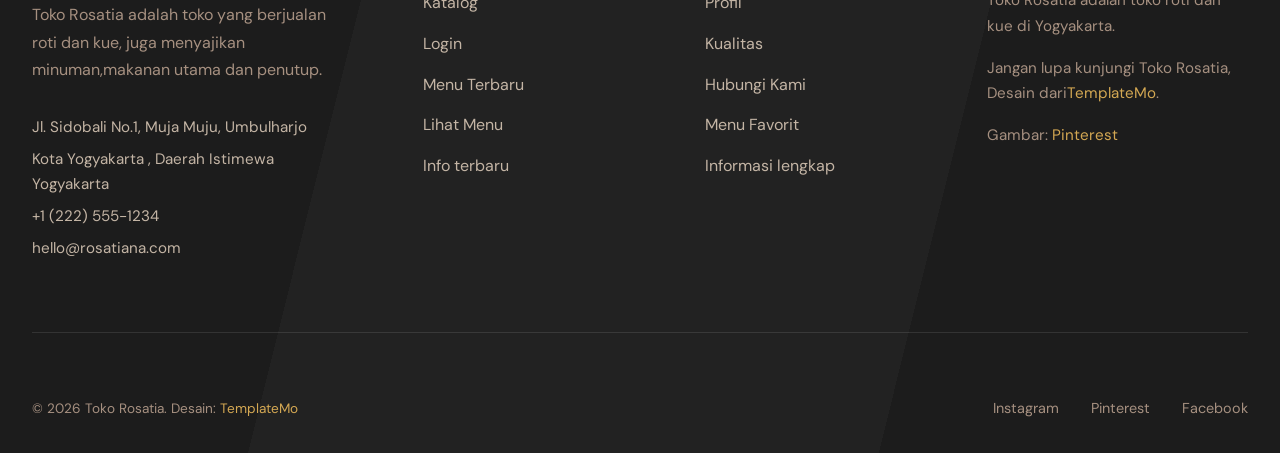
==== commit aadbb68c: "Update index.html" ====
--- a/index.html
+++ b/index.html
@@ -83,13 +83,13 @@
             </div>
         </div>
         <div class="hero-image">
-            <div class="hero-slide active" data-title="Es Coklat" data-price="Mulai Rp17.000">
+            <div class="hero-slide active" data-title="Es Coklat" data-price="Mulai Rp15.000">
                 <img src="images/maison-hero-01.jpg" 
                      alt="Es Coklat">
             </div>
-            <div class="hero-slide" data-title="Kue Kering Bluberi Lemon" data-price="Mulai Rp18.000">
+            <div class="hero-slide" data-title="Kue Bento Stoberi" data-price="Mulai Rp30.000">
                 <img src="images/maison-hero-02.jpg" 
-                     alt="Kue Kering Bluberi Lemon">
+                     alt="Kue Bento Stoberi">
             </div>
             <div class="hero-slide" data-title="Kroisan" data-price="Mulai Rp22.000">
                 <img src="images/maison-hero-03.jpg" 
@@ -97,7 +97,7 @@
             </div>
             <div class="hero-image-overlay">
                 <p class="overlay-title" id="heroTitle">Es Coklat</p>
-                <p class="overlay-price" id="heroPrice">Mulai Rp17.000</p>
+                <p class="overlay-price" id="heroPrice">Mulai Rp15.000</p>
             </div>
         </div>
     </section>
@@ -116,26 +116,26 @@
                 <div class="featured-content">
                     <p class="text-label featured-label">Terfavorit</p>
                     <h2 class="heading-display featured-title">
-                        Kue Kering Bluberi Lemon 
+                        Kue Bento Stoberi 
                     </h2>
                     <p class="text-body featured-description">
-                        Menu terbaru kami, Kue Kering Bluberi Lemon merupakan perpaduan segarnya lemon dan bluberi yang manis dan aroma yang membuat rasanya seimbang antara manis dan asam. Teksturnya lembut, bikin setiap gigitan ingin dinikmati dengan pelan.
+                        Menu terbaru kami, Kue Bento Stoberi merupakan perpaduan sempurna antara kelembutan bolu vanila pilihan dan lapisan krim stroberi merah muda yang manis dan segar. Dibuat dengan sentuhan dekorasi tulisan tangan yang cantik, menjadikannya hadiah paling manis di hari spesial.
                     </p>
                     <div class="featured-details">
                         <div class="detail-row">
                             <span class="detail-label">Bahan Utama</span>
-                            <span class="detail-value">Bluberi dan Lemon Segar</span>
+                            <span class="detail-value">Krim Stroberi Lembut dan Bolu Vanila Premium</span>
                         </div>
                         <div class="detail-row">
                             <span class="detail-label">Tekstur</span>
-                            <span class="detail-value">Lembut dan Krispi</span>
+                            <span class="detail-value">Lembut dan Halus di Mulut</span>
                         </div>
                         <div class="detail-row">
                             <span class="detail-label">Rasa</span>
-                            <span class="detail-value">Manis, Asam, dan Sedikit Pahit</span>
-                        </div>
-                    </div>
-                    <p class="featured-price">Rp18.000</p>
+                            <span class="detail-value">Manis, Creamy, dan Segar Khas Stroberi</span>
+                        </div>
+                    </div>
+                    <p class="featured-price">Rp30.000</p>
                     <a href="#contact" class="btn-primary">Informasi lebih lanjut</a>
                 </div>
             </div>
@@ -230,7 +230,7 @@
                         Ibu Rosatia lah yang generasi pertama menjalankan Toko Rosatia, hingga saat ini generasi keempat tetap menggunakan warisan resep dari Ibu Rosatia yang dipadukan dengan menu-menu yang menyesuaikan pada masa sekarang.
                     </p>
                     <div class="story-signature">
-                        <p class="signature-name">Rosatia Anindita</p>
+                        <p class="signature-name">Rosatia Sudaryanti</p>
                         <p class="signature-title">Generasi Pertama</p>
                     </div>
                 </div>
@@ -306,7 +306,7 @@
                         <span>★</span><span>★</span><span>★</span><span>★</span><span>★</span>
                     </div>
                     <p class="testimonial-text">
-                        Akhirnya nemu kue kering yang manisnya pas dan ga bikin enek. Teksturnya kenyal banget pas dimakan. Kemasan-nya juga lucu buat kado. Bakal Pesan Lagi sih ini, apalagi Produk Terbarunya!
+                        Akhirnya nemu kue kering yang manisnya pas dan ga bikin enek, disini juga jual kue kering dan rekomen banget buat dicoba. Kemasan-nya juga lucu buat kado. Bakal Pesan Lagi sih ini, apalagi Produk Terbarunya!
                     </p>
                     <div class="testimonial-author">
                         <div class="testimonial-avatar">
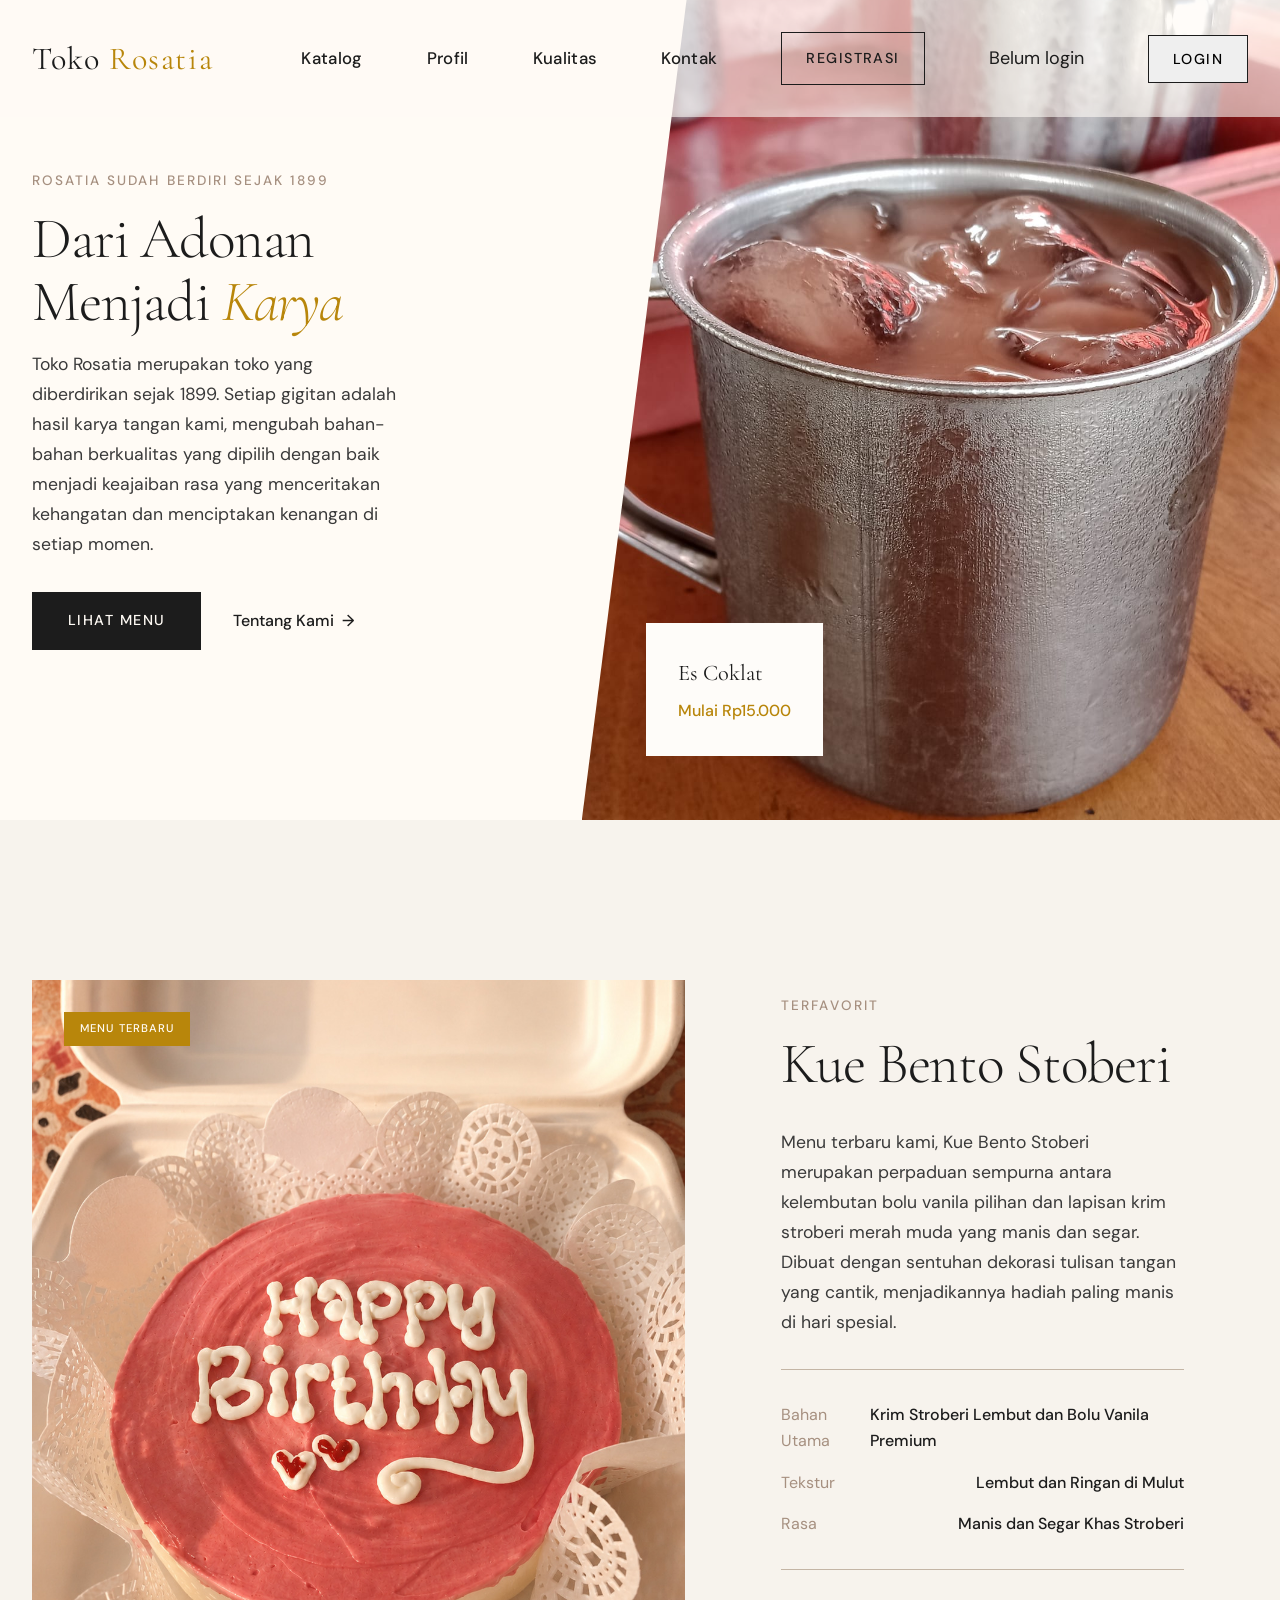
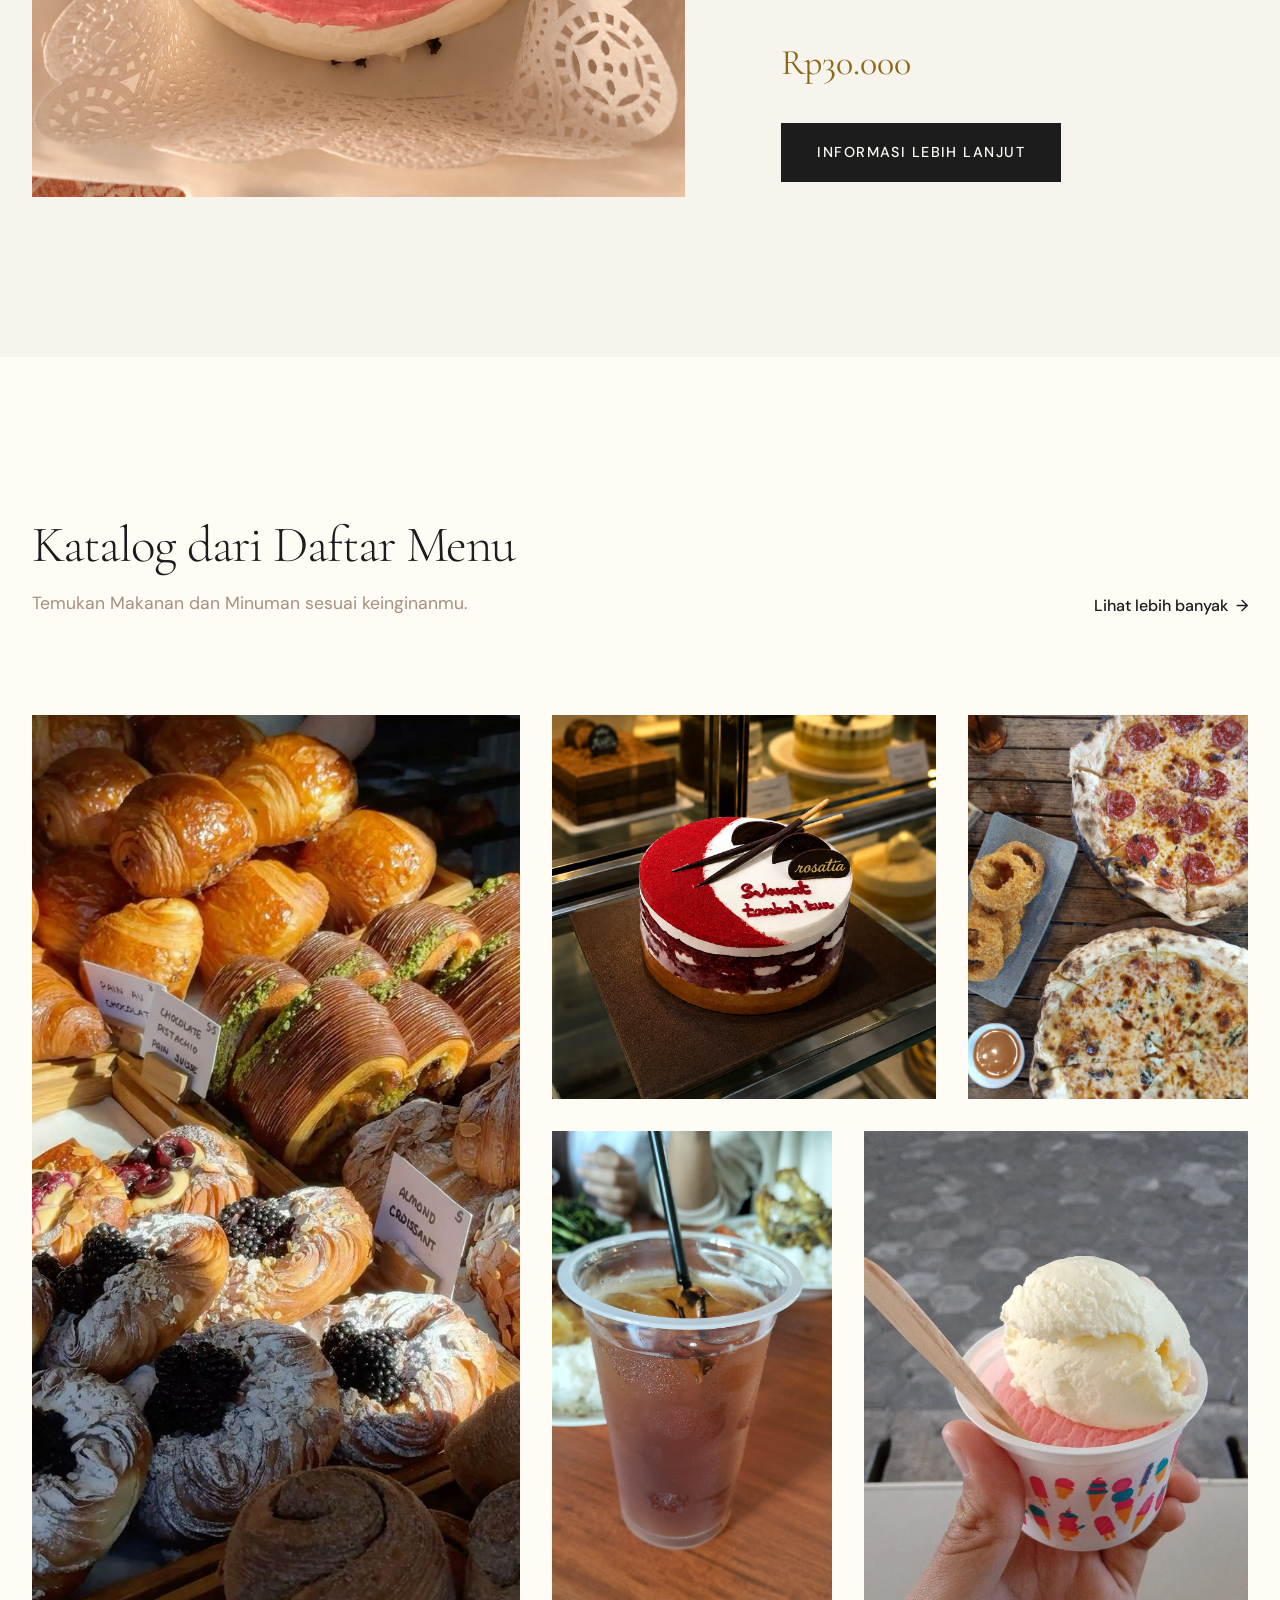
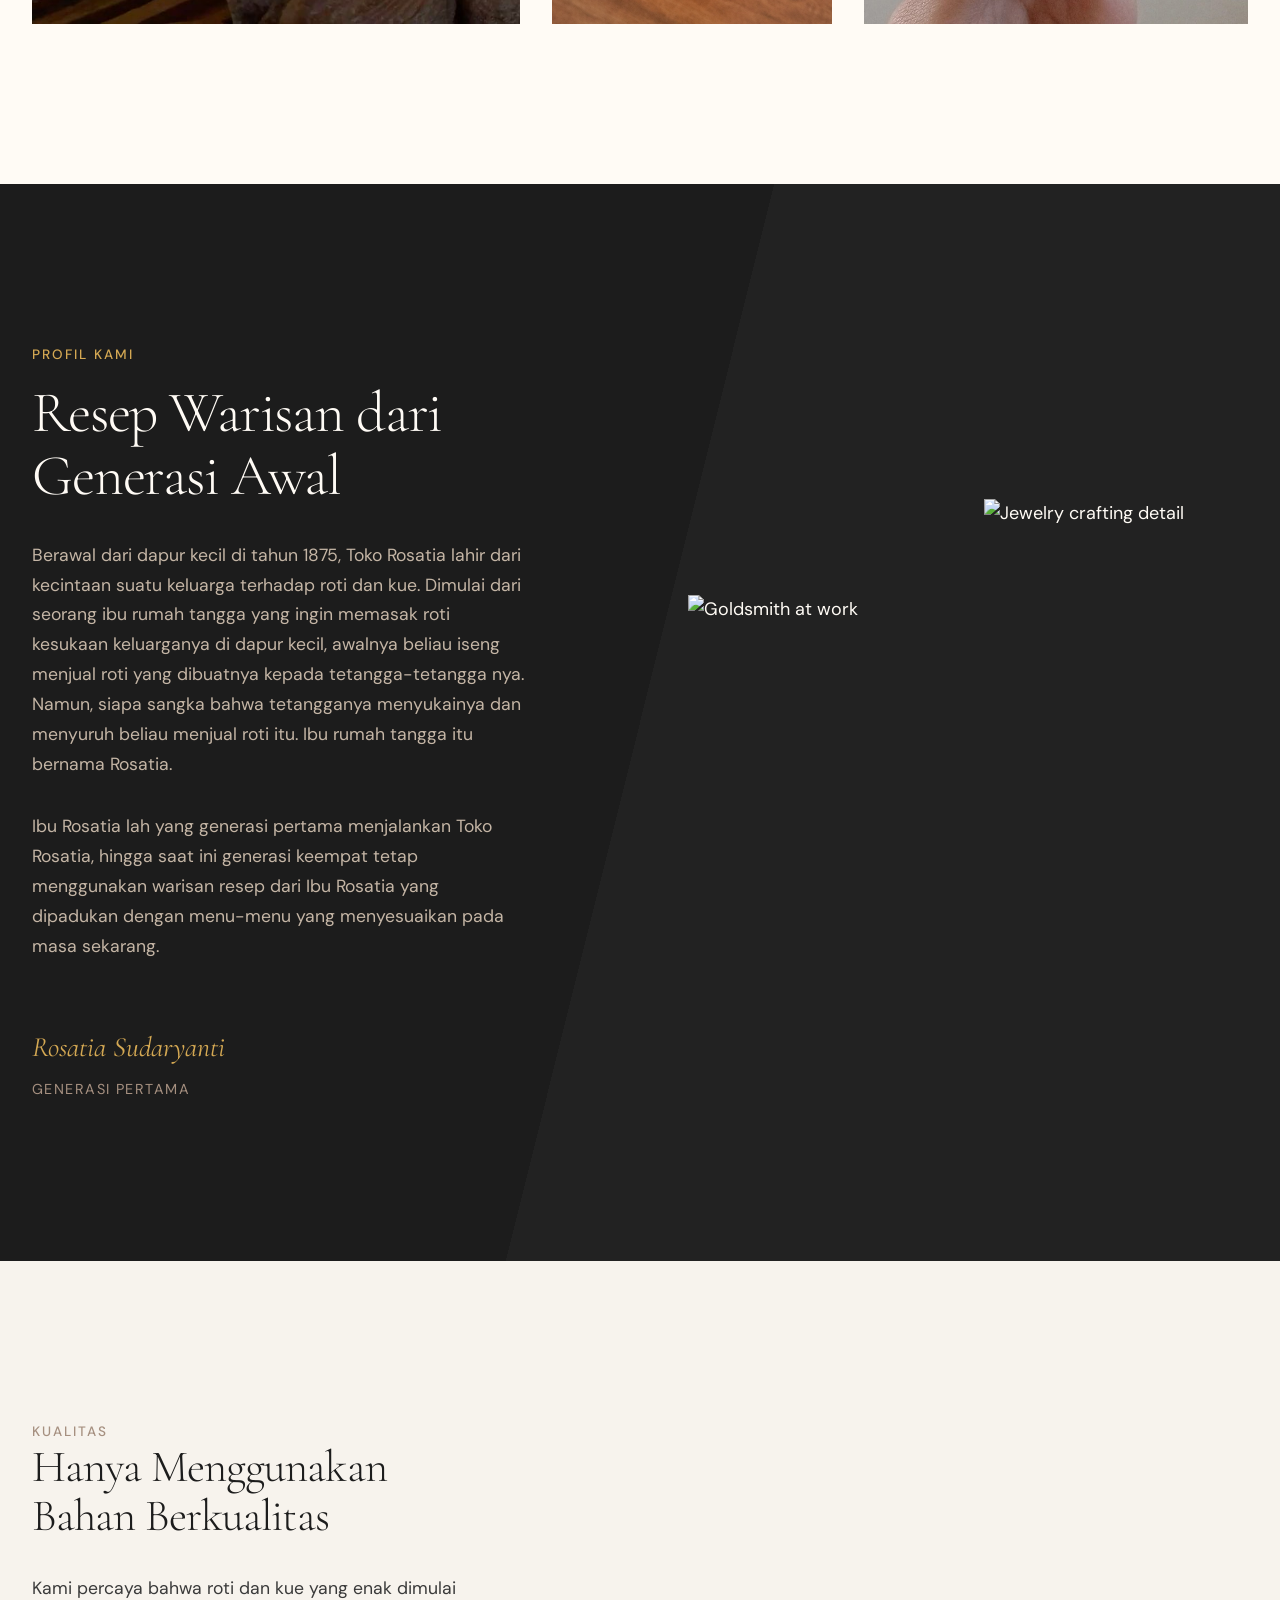
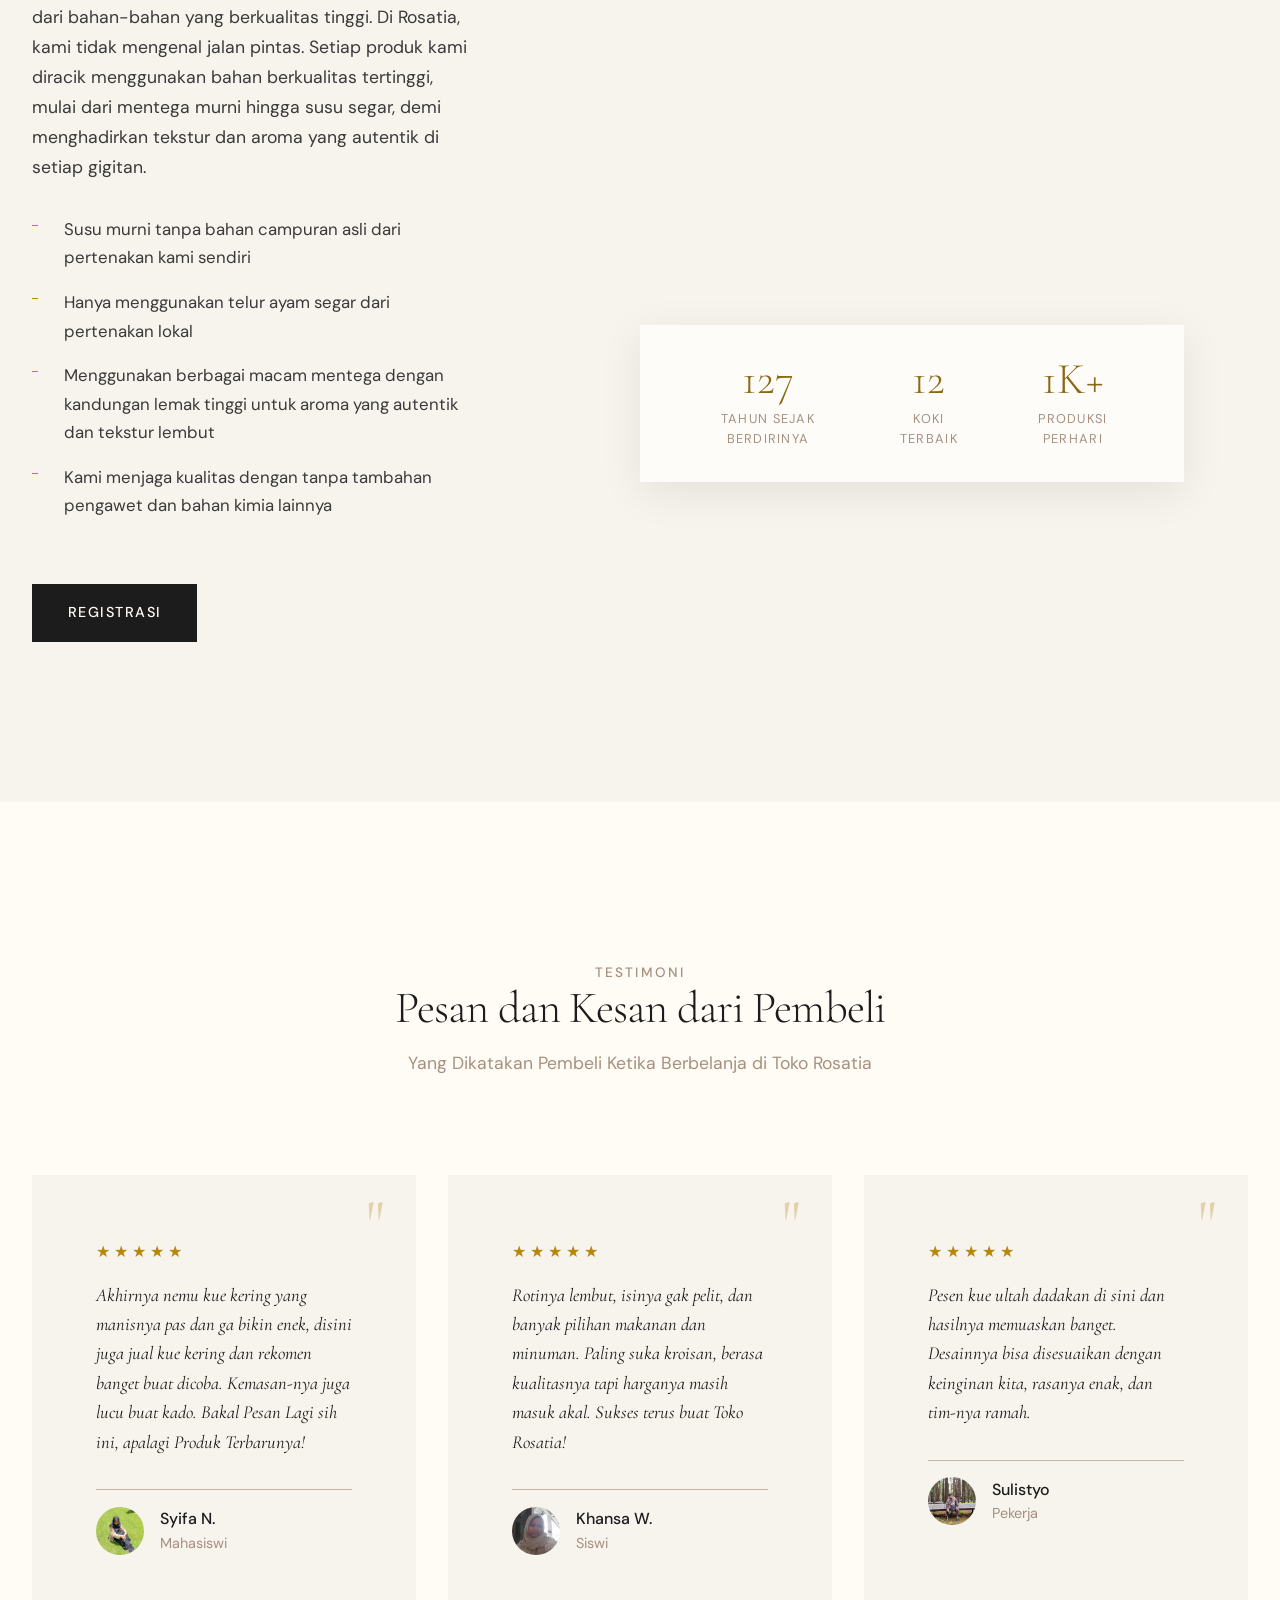
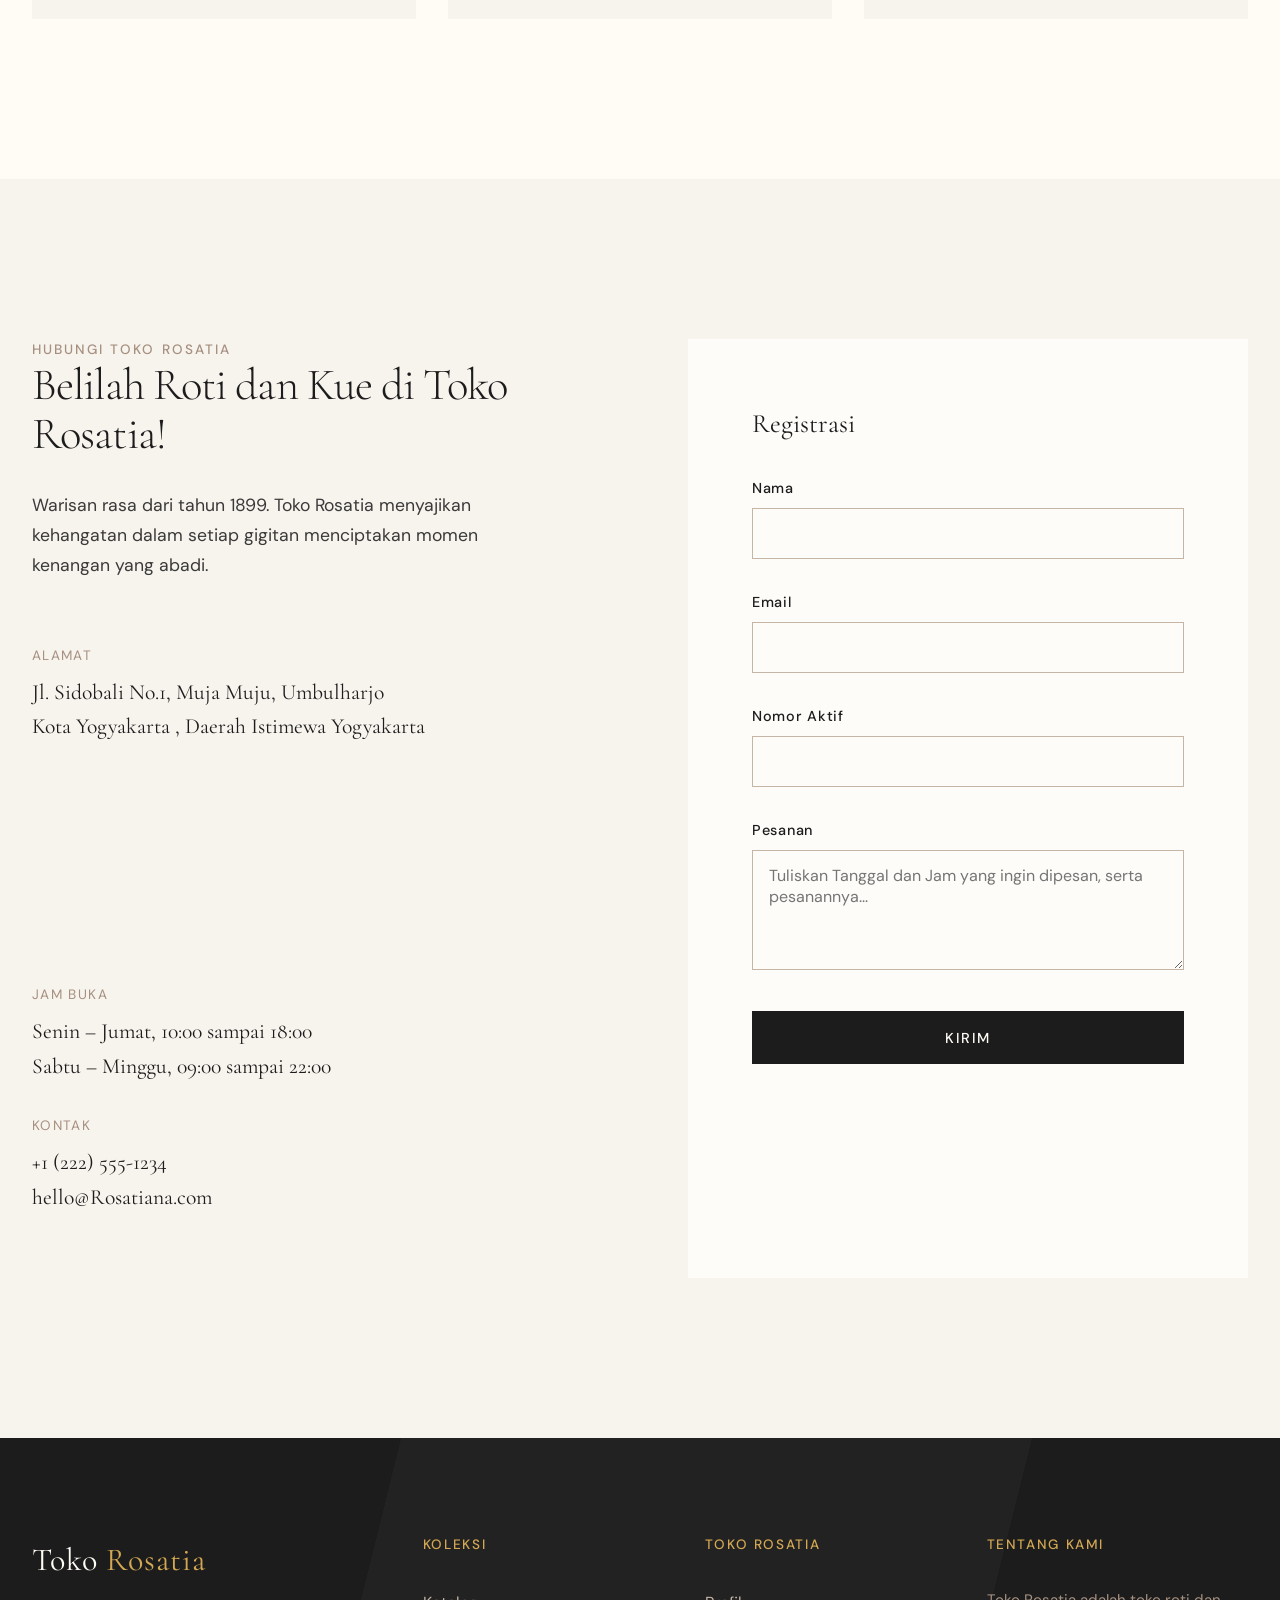
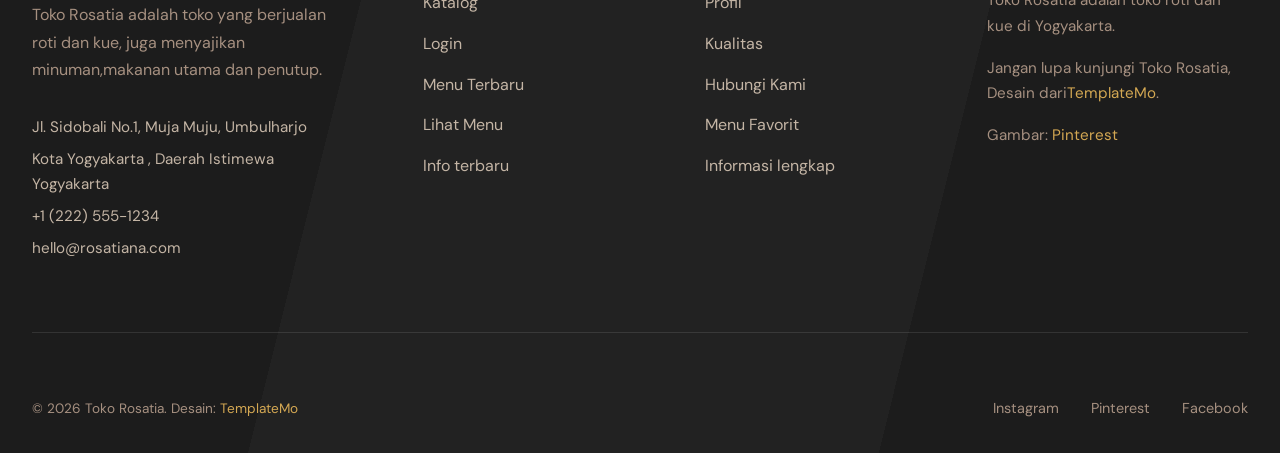
==== commit 0534072d: "Update index.html" ====
--- a/index.html
+++ b/index.html
@@ -128,11 +128,11 @@
                         </div>
                         <div class="detail-row">
                             <span class="detail-label">Tekstur</span>
-                            <span class="detail-value">Lembut dan Halus di Mulut</span>
+                            <span class="detail-value">Lembut dan Ringan di Mulut</span>
                         </div>
                         <div class="detail-row">
                             <span class="detail-label">Rasa</span>
-                            <span class="detail-value">Manis, Creamy, dan Segar Khas Stroberi</span>
+                            <span class="detail-value">Manis dan Segar Khas Stroberi</span>
                         </div>
                     </div>
                     <p class="featured-price">Rp30.000</p>
